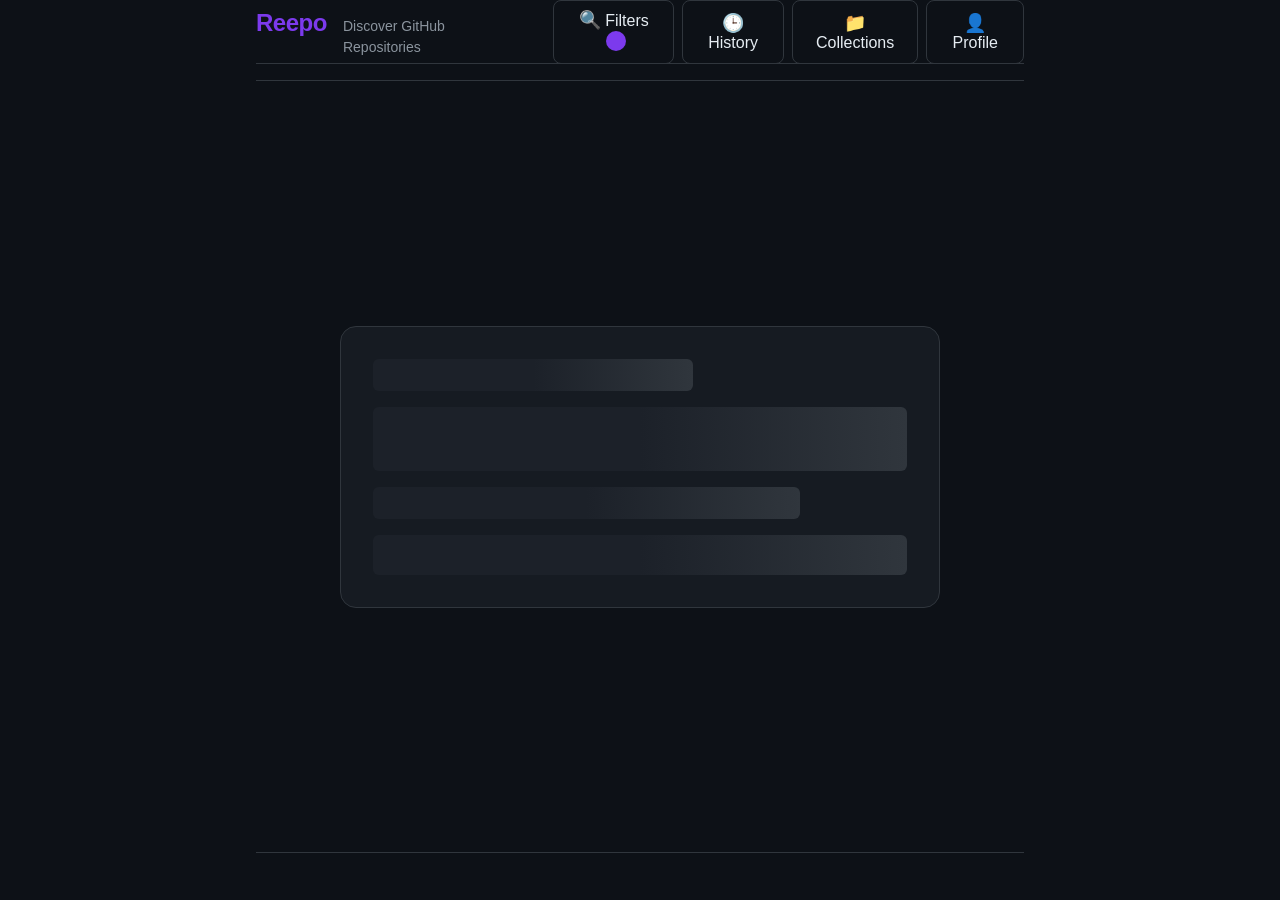
==== index.html @ 9730c46e "Sprint - 8 Final" ====
<!DOCTYPE html>
<html lang="en">
<head>
  <meta charset="UTF-8">
  <meta name="viewport" content="width=device-width, initial-scale=1.0">
  <meta name="description" content="Reepo - Discover GitHub Repositories">
  <title id="page-title">Reepo - Discover GitHub Repositories</title>
  <link rel="stylesheet" href="style.css">
</head>
<body>
  <div class="app-container">
    <header class="app-header" role="banner">
      <div class="header-content">
        <h1 class="app-logo" id="app-logo">Reepo</h1>
        <p class="app-tagline" id="app-tagline">Discover GitHub Repositories</p>
      </div>
      <div class="header-search" id="search-container"></div>
      <nav class="app-nav" role="navigation" aria-label="Main navigation">
        <button class="nav-button" id="filter-toggle-btn" aria-label="Toggle Filters"><span class="nav-icon">🔍</span> Filters <span id="filter-active-count" class="badge"></span></button>
        <button class="nav-button" id="history-toggle-btn" aria-label="Toggle History"><span class="nav-icon">🕒</span> History</button>
        <button class="nav-button" id="collections-btn" aria-label="View Collections"><span class="nav-icon">📁</span> Collections</button>
        <button class="nav-button" id="profile-btn" aria-label="Profile">
          <span class="nav-icon">👤</span> Profile
        </button>
      </nav>
    </header>

    <div id="discovery-mode-container" class="discovery-mode-bar"></div>

    <div class="app-body">
      <div id="filter-panel-container" class="side-panel" style="display:none;"></div>
      <main id="main-content" class="main-content" role="main">
        <div class="card-skeleton" role="status"><div class="skeleton-header"></div><div class="skeleton-description"></div><div class="skeleton-stats"></div><div class="skeleton-actions"></div></div>
      </main>
      <div id="history-panel-container" class="side-panel" style="display:none;"></div>
    </div>

    <div id="notification-container" class="notification-container"></div>
    
    <footer class="app-footer" role="contentinfo"><p class="footer-text" id="footer-text"></p></footer>
  </div>

  <!-- Profile Modal -->
  <div id="profile-modal" class="modal" role="dialog" aria-modal="true" aria-labelledby="profile-title" style="display:none;">
    <div class="modal-content">
      <span class="close-modal" id="close-profile-modal">&times;</span>
      <div id="profile-content"></div>
    </div>
  </div>

  <script type="module" src="js/app.js"></script>
</body>
</html>
---- style.css ----
/* Design Tokens */
:root {
  /* Colors */
  --color-bg: #0d1117;
  --color-surface: #161b22;
  --color-surface-hover: #1c2129;
  --color-border: #30363d;
  --color-text-primary: #e6edf3;
  --color-text-secondary: #8b949e;
  --color-text-tertiary: #6e7681;
  --color-accent: #7c3aed;
  --color-accent-hover: #6d28d9;
  --color-success: #238636;
  --color-warning: #d29922;
  --color-error: #f85149;
  --color-info: #58a6ff;
  
  /* Spacing */
  --spacing-xs: 0.25rem;
  --spacing-sm: 0.5rem;
  --spacing-md: 1rem;
  --spacing-lg: 1.5rem;
  --spacing-xl: 2rem;
  --spacing-2xl: 3rem;
  
  /* Typography */
  --font-family: -apple-system, BlinkMacSystemFont, 'Segoe UI', Roboto, Oxygen, Ubuntu, sans-serif;
  --font-mono: 'SF Mono', 'Fira Code', 'Fira Mono', monospace;
  
  --font-size-xs: 0.75rem;
  --font-size-sm: 0.875rem;
  --font-size-base: 1rem;
  --font-size-lg: 1.125rem;
  --font-size-xl: 1.25rem;
  --font-size-2xl: 1.5rem;
  --font-size-3xl: 2rem;
  
  --line-height-tight: 1.25;
  --line-height-normal: 1.5;
  --line-height-relaxed: 1.75;
  
  /* Border Radius */
  --radius-sm: 0.375rem;
  --radius-md: 0.5rem;
  --radius-lg: 0.75rem;
  --radius-xl: 1rem;
  
  /* Shadows */
  --shadow-surface: 0 1px 3px rgba(0, 0, 0, 0.3);
  --shadow-floating: 0 4px 12px rgba(0, 0, 0, 0.4);
  --shadow-overlay: 0 8px 24px rgba(0, 0, 0, 0.5);
  --shadow-modal: 0 16px 48px rgba(0, 0, 0, 0.6);
  
  /* Animation */
  --animation-duration: 300ms;
  --animation-curve: ease-in-out;
  
  /* Z-Index */
  --z-background: 0;
  --z-surface: 10;
  --z-floating: 20;
  --z-overlay: 30;
  --z-modal: 40;
  
  /* Layout */
  --max-width: 800px;
  --header-height: 4rem;
  --footer-height: 3rem;
}

/* Base Styles */
*, *::before, *::after {
  margin: 0;
  padding: 0;
  box-sizing: border-box;
}

html {
  font-size: 16px;
  -webkit-font-smoothing: antialiased;
  -moz-osx-font-smoothing: grayscale;
}

body {
  font-family: var(--font-family);
  font-size: var(--font-size-base);
  line-height: var(--line-height-normal);
  color: var(--color-text-primary);
  background-color: var(--color-bg);
  min-height: 100vh;
}

/* App Container */
.app-container {
  display: flex;
  flex-direction: column;
  min-height: 100vh;
  max-width: var(--max-width);
  margin: 0 auto;
  padding: 0 var(--spacing-md);
}

/* Header */
.app-header {
  display: flex;
  justify-content: space-between;
  align-items: center;
  height: var(--header-height);
  border-bottom: 1px solid var(--color-border);
  padding: var(--spacing-md) 0;
}

.header-content {
  display: flex;
  align-items: baseline;
  gap: var(--spacing-md);
}

.app-logo {
  font-size: var(--font-size-2xl);
  font-weight: 700;
  color: var(--color-accent);
  letter-spacing: -0.02em;
}

.app-tagline {
  font-size: var(--font-size-sm);
  color: var(--color-text-secondary);
}

.app-nav {
  display: flex;
  gap: var(--spacing-sm);
}

.nav-button {
  position: relative;
  background: none;
  border: 1px solid var(--color-border);
  color: var(--color-text-primary);
  padding: var(--spacing-sm) var(--spacing-md);
  border-radius: var(--radius-md);
  cursor: pointer;
  font-size: var(--font-size-base);
  transition: background-color var(--animation-duration) var(--animation-curve);
}

.nav-button:hover:not(:disabled) {
  background-color: var(--color-surface-hover);
}

.nav-button:disabled {
  opacity: 0.5;
  cursor: not-allowed;
}

/* Nav Button Active */
.nav-button.active {
  background: var(--color-accent);
  color: white;
  border-color: var(--color-accent);
}

.nav-icon {
  font-size: var(--font-size-lg);
}

/* Header Search & Modes */
.header-search { flex: 1; max-width: 300px; margin: 0 var(--spacing-lg); }
.search-bar { display: flex; align-items: center; }
.search-bar .search-input { width: 100%; padding: 0.4rem 0.75rem; background: var(--color-surface); border: 1px solid var(--color-border); border-radius: var(--radius-md); color: var(--color-text-primary); }
.search-clear { background: none; border: none; color: var(--color-text-secondary); cursor: pointer; margin-left: -2rem; z-index: 2; }

.discovery-mode-bar { display: flex; justify-content: center; gap: var(--spacing-sm); padding: var(--spacing-sm) 0; border-bottom: 1px solid var(--color-border); }
.mode-btn.active { background: var(--color-accent); color: white; border-color: var(--color-accent); }

/* App Body Layout & Side Panel */
.app-body { display: flex; flex: 1; gap: var(--spacing-lg); padding: var(--spacing-lg) 0; }
.filter-panel-container { width: 280px; flex-shrink: 0; }
.side-panel { width: 300px; flex-shrink: 0; background: var(--color-surface); border: 1px solid var(--color-border); border-radius: var(--radius-lg); padding: var(--spacing-lg); overflow-y: auto; max-height: calc(100vh - 200px); }
.main-content { flex: 1; display: flex; align-items: center; justify-content: center; padding: var(--spacing-2xl) 0; }

.notification-container {
  position: fixed;
  top: 20px;
  right: 20px;
  z-index: var(--z-modal);
  display: flex;
  flex-direction: column;
  gap: 10px;
}

.reward-toast {
  background: var(--color-surface);
  border: 1px solid var(--color-accent);
  color: var(--color-text-primary);
  padding: 12px 20px;
  border-radius: var(--radius-lg);
  box-shadow: var(--shadow-floating);
  animation: slideIn 0.3s ease;
  font-size: var(--font-size-sm);
}

.reward-toast.fade-out {
  animation: fadeOut 0.5s ease forwards;
}

@keyframes slideIn {
  from { transform: translateX(100%); opacity: 0; }
  to { transform: translateX(0); opacity: 1; }
}

@keyframes fadeOut {
  from { opacity: 1; }
  to { opacity: 0; }
}

/* History Panel */
.history-panel .panel-header { display: flex; justify-content: space-between; align-items: center; margin-bottom: var(--spacing-md); }
.history-list { display: flex; flex-direction: column; gap: var(--spacing-sm); }
.history-item { display: flex; align-items: center; justify-content: space-between; background: var(--color-bg); padding: var(--spacing-sm); border-radius: var(--radius-sm); cursor: pointer; transition: background 0.2s; }
.history-item:hover { background: var(--color-surface-hover); }
.history-item .repo-name { color: var(--color-accent); font-weight: 500; flex: 1; }
.badge-recent { background: var(--color-success); color: white; font-size: var(--font-size-xs); padding: 0.1rem 0.5rem; border-radius: var(--radius-sm); margin-left: var(--spacing-xs); }

/* Filter Panel */
.filter-panel {
  background: var(--color-surface);
  border: 1px solid var(--color-border);
  border-radius: var(--radius-lg);
  padding: var(--spacing-lg);
}

.filter-header {
  display: flex;
  justify-content: space-between;
  align-items: center;
  margin-bottom: var(--spacing-lg);
}

.filter-header h3 {
  font-size: var(--font-size-lg);
  color: var(--color-text-primary);
}

.filter-group {
  margin-bottom: var(--spacing-md);
}

.filter-label {
  display: block;
  font-size: var(--font-size-sm);
  color: var(--color-text-secondary);
  margin-bottom: var(--spacing-xs);
}

.filter-select,
.filter-input {
  width: 100%;
  padding: 0.5rem;
  background: var(--color-bg);
  border: 1px solid var(--color-border);
  border-radius: var(--radius-md);
  color: var(--color-text-primary);
  font-size: var(--font-size-base);
}

.filter-select:focus,
.filter-input:focus {
  outline: 2px solid var(--color-accent);
  outline-offset: 2px;
}

.filter-toggle label {
  display: flex;
  align-items: center;
  gap: var(--spacing-sm);
  cursor: pointer;
}

.filter-toggle input[type="checkbox"] {
  width: 1rem;
  height: 1rem;
  accent-color: var(--color-accent);
}

/* Badge for active filter count */
.badge {
  display: inline-flex;
  align-items: center;
  justify-content: center;
  background: var(--color-accent);
  color: white;
  border-radius: 50%;
  width: 1.25rem;
  height: 1.25rem;
  font-size: var(--font-size-xs);
  font-weight: bold;
  margin-left: var(--spacing-xs);
}

/* Repository Card */
.repository-card {
  background-color: var(--color-surface);
  border: 1px solid var(--color-border);
  border-radius: var(--radius-xl);
  padding: var(--spacing-xl);
  width: 100%;
  max-width: 600px;
  box-shadow: var(--shadow-surface);
  transition: box-shadow var(--animation-duration) var(--animation-curve);
}

.repository-card:hover {
  box-shadow: var(--shadow-floating);
}

.repository-card.empty {
  text-align: center;
  padding: var(--spacing-2xl);
}

.empty-message {
  color: var(--color-text-secondary);
  font-size: var(--font-size-lg);
}

/* Card Header */
.card-header {
  display: flex;
  align-items: center;
  gap: var(--spacing-sm);
  margin-bottom: var(--spacing-md);
  flex-wrap: wrap;
}

.repo-name {
  font-size: var(--font-size-xl);
  font-weight: 600;
  color: var(--color-accent);
}

.repo-owner {
  font-size: var(--font-size-sm);
  color: var(--color-text-secondary);
  background-color: var(--color-bg);
  padding: 0.125rem 0.5rem;
  border-radius: var(--radius-sm);
}

.verification-badge {
  color: var(--color-success);
  font-size: var(--font-size-sm);
  font-weight: bold;
}

/* Description */
.repo-description {
  color: var(--color-text-secondary);
  margin-bottom: var(--spacing-lg);
  line-height: var(--line-height-relaxed);
}

/* Stats */
.repo-stats {
  display: flex;
  flex-wrap: wrap;
  gap: var(--spacing-md);
  margin-bottom: var(--spacing-lg);
}

.stat {
  display: flex;
  align-items: center;
  gap: var(--spacing-xs);
  font-size: var(--font-size-sm);
  color: var(--color-text-secondary);
  background-color: var(--color-bg);
  padding: 0.25rem 0.75rem;
  border-radius: var(--radius-sm);
}

.stat.language {
  color: var(--color-info);
}

.stat.stars {
  color: var(--color-warning);
}

/* Topics */
.repo-topics {
  display: flex;
  flex-wrap: wrap;
  gap: var(--spacing-sm);
  margin-bottom: var(--spacing-lg);
}

.topic-tag {
  font-size: var(--font-size-xs);
  color: var(--color-info);
  background-color: rgba(88, 166, 255, 0.1);
  padding: 0.125rem 0.75rem;
  border-radius: 999px;
  border: 1px solid rgba(88, 166, 255, 0.2);
}

/* Status Indicators */
.status-indicators {
  display: flex;
  flex-wrap: wrap;
  gap: var(--spacing-sm);
  margin-bottom: var(--spacing-lg);
}

.status-badge {
  font-size: var(--font-size-xs);
  padding: 0.125rem 0.5rem;
  border-radius: var(--radius-sm);
  font-weight: 500;
}

.status-badge.archived {
  background-color: rgba(248, 81, 73, 0.1);
  color: var(--color-error);
  border: 1px solid rgba(248, 81, 73, 0.2);
}

.status-badge.fork {
  background-color: rgba(139, 148, 158, 0.1);
  color: var(--color-text-tertiary);
  border: 1px solid rgba(139, 148, 158, 0.2);
}

.status-badge.popular {
  background-color: rgba(210, 153, 34, 0.1);
  color: var(--color-warning);
  border: 1px solid rgba(210, 153, 34, 0.2);
}

/* Template badge */
.status-badge.template {
  background-color: rgba(88, 166, 255, 0.1);
  color: var(--color-info);
  border: 1px solid rgba(88, 166, 255, 0.2);
}

/* Recently updated badge */
.status-badge.recent {
  background-color: rgba(35, 134, 54, 0.1);
  color: var(--color-success);
  border: 1px solid rgba(35, 134, 54, 0.2);
}

/* Card Actions */
.card-actions {
  display: flex;
  flex-wrap: wrap;
  gap: var(--spacing-sm);
}

/* Buttons */
.btn {
  display: inline-flex;
  align-items: center;
  justify-content: center;
  padding: 0.5rem 1rem;
  border-radius: var(--radius-md);
  font-size: var(--font-size-sm);
  font-weight: 500;
  border: 1px solid transparent;
  cursor: pointer;
  transition: all var(--animation-duration) var(--animation-curve);
  text-decoration: none;
  line-height: var(--line-height-tight);
}

.btn:focus-visible {
  outline: 2px solid var(--color-accent);
  outline-offset: 2px;
}

.btn-primary {
  background-color: var(--color-accent);
  color: white;
  border-color: var(--color-accent);
}

.btn-primary:hover {
  background-color: var(--color-accent-hover);
}

.btn-secondary {
  background-color: transparent;
  color: var(--color-text-primary);
  border-color: var(--color-border);
}

.btn-secondary:hover {
  background-color: var(--color-surface-hover);
}

.btn-ghost {
  background-color: transparent;
  color: var(--color-text-secondary);
  border-color: transparent;
}

.btn-ghost:hover {
  color: var(--color-text-primary);
  background-color: var(--color-surface-hover);
}

.btn-small {
  padding: 0.25rem 0.75rem;
  font-size: var(--font-size-xs);
}

.btn-danger {
  color: var(--color-error);
  border-color: var(--color-error);
}

.btn-danger:hover {
  background: rgba(248, 81, 73, 0.1);
}

/* Share button */
.btn[data-action="share-repository"] {
  background: transparent;
  border-color: transparent;
}

/* Saved button state */
.btn.saved {
  background-color: var(--color-success);
  border-color: var(--color-success);
  color: white;
}

/* Active reaction buttons */
.btn.active {
  outline: 2px solid var(--color-accent);
  outline-offset: 2px;
}

/* Keyboard active feedback */
.btn.keyboard-active {
  outline: 3px solid var(--color-accent);
  outline-offset: 2px;
  transform: scale(0.97);
  transition: outline 0.1s ease, transform 0.1s ease;
}

/* Collections View */
.collections-view {
  width: 100%;
  max-width: 800px;
  padding: var(--spacing-lg);
}

.collections-header {
  display: flex;
  justify-content: space-between;
  align-items: center;
  margin-bottom: var(--spacing-lg);
}

.collections-header h2 {
  font-size: var(--font-size-2xl);
  color: var(--color-text-primary);
}

.collections-grid {
  display: grid;
  grid-template-columns: repeat(auto-fill, minmax(250px, 1fr));
  gap: var(--spacing-md);
  margin-bottom: var(--spacing-xl);
}

.collection-card {
  background: var(--color-surface);
  border: 1px solid var(--color-border);
  border-radius: var(--radius-lg);
  padding: var(--spacing-lg);
  cursor: pointer;
  transition: box-shadow var(--animation-duration) var(--animation-curve);
}

.collection-card:hover {
  box-shadow: var(--shadow-floating);
}

.collection-name {
  font-size: var(--font-size-lg);
  font-weight: 600;
  margin-bottom: var(--spacing-sm);
  color: var(--color-accent);
  white-space: nowrap;
  overflow: hidden;
  text-overflow: ellipsis;
}

.collection-stats {
  display: flex;
  gap: var(--spacing-md);
  font-size: var(--font-size-sm);
  color: var(--color-text-secondary);
  margin-bottom: var(--spacing-md);
}

.collection-actions {
  display: flex;
  gap: var(--spacing-xs);
}

/* Search & Sort */
.search-sort-bar {
  display: flex;
  gap: var(--spacing-md);
  margin-bottom: var(--spacing-lg);
  flex-wrap: wrap;
}

.search-input {
  flex: 1;
  min-width: 200px;
  padding: 0.5rem 0.75rem;
  background: var(--color-surface);
  border: 1px solid var(--color-border);
  border-radius: var(--radius-md);
  color: var(--color-text-primary);
  font-size: var(--font-size-base);
}

.search-input:focus {
  outline: 2px solid var(--color-accent);
  outline-offset: 2px;
}

.sort-select {
  padding: 0.5rem 0.75rem;
  background: var(--color-surface);
  border: 1px solid var(--color-border);
  border-radius: var(--radius-md);
  color: var(--color-text-primary);
  font-size: var(--font-size-base);
}

/* Saved Repos List */
.saved-repos-list {
  display: flex;
  flex-direction: column;
  gap: var(--spacing-sm);
}

.saved-repo-item {
  display: flex;
  justify-content: space-between;
  align-items: center;
  background: var(--color-surface);
  border: 1px solid var(--color-border);
  border-radius: var(--radius-md);
  padding: var(--spacing-md);
}

.repo-item-info {
  display: flex;
  gap: var(--spacing-md);
  align-items: center;
  flex-wrap: wrap;
}

.repo-item-info strong {
  color: var(--color-accent);
}

.repo-item-info .repo-owner {
  font-size: var(--font-size-sm);
  color: var(--color-text-secondary);
  background: var(--color-bg);
  padding: 0.125rem 0.5rem;
  border-radius: var(--radius-sm);
}

/* Import/Export */
.import-export-bar {
  display: flex;
  gap: var(--spacing-md);
  margin-bottom: var(--spacing-lg);
}

/* Modal */
.modal {
  position: fixed; top: 0; left: 0; width: 100%; height: 100%;
  background: rgba(0,0,0,0.7); display: flex; align-items: center; justify-content: center;
  z-index: var(--z-modal);
}
.modal-content {
  background: var(--color-surface); border: 1px solid var(--color-border); border-radius: var(--radius-xl);
  padding: var(--spacing-xl); max-width: 600px; width: 90%; max-height: 80vh; overflow-y: auto;
  position: relative;
}
.close-modal {
  position: absolute; top: var(--spacing-sm); right: var(--spacing-md);
  font-size: var(--font-size-2xl); cursor: pointer; color: var(--color-text-secondary);
}

/* Profile View */
.profile-header { text-align: center; margin-bottom: var(--spacing-lg); }
.profile-avatar { font-size: 3rem; display: block; }
.profile-join-date { color: var(--color-text-secondary); font-size: var(--font-size-sm); }
.profile-stats-grid { display: grid; grid-template-columns: repeat(auto-fill, minmax(100px, 1fr)); gap: var(--spacing-sm); margin-bottom: var(--spacing-lg); }
.stat-card { background: var(--color-bg); padding: var(--spacing-md); border-radius: var(--radius-md); text-align: center; }
.stat-value { font-size: var(--font-size-xl); font-weight: bold; color: var(--color-accent); display: block; }
.stat-label { font-size: var(--font-size-xs); color: var(--color-text-secondary); }
.activity-list { margin-top: var(--spacing-sm); }
.activity-item { background: var(--color-bg); padding: var(--spacing-sm); margin-bottom: var(--spacing-xs); border-radius: var(--radius-sm); font-size: var(--font-size-sm); }
.profile-actions { display: flex; gap: var(--spacing-sm); margin-top: var(--spacing-lg); flex-wrap: wrap; }

/* Profile Editor */
.profile-editor { display: flex; flex-direction: column; gap: var(--spacing-md); }
.profile-input { width: 100%; padding: 0.5rem; background: var(--color-bg); border: 1px solid var(--color-border); border-radius: var(--radius-md); color: var(--color-text-primary); }
.avatar-grid { display: flex; flex-wrap: wrap; gap: var(--spacing-sm); }
.avatar-option { font-size: 1.5rem; cursor: pointer; padding: var(--spacing-sm); border-radius: var(--radius-md); border: 2px solid transparent; transition: 0.2s; }
.avatar-option.selected { border-color: var(--color-accent); background: rgba(124,58,237,0.1); }
.profile-editor-buttons { display: flex; gap: var(--spacing-sm); }

/* Skeleton Loading */
.card-skeleton {
  background-color: var(--color-surface);
  border: 1px solid var(--color-border);
  border-radius: var(--radius-xl);
  padding: var(--spacing-xl);
  width: 100%;
  max-width: 600px;
}

.skeleton-header {
  height: 2rem;
  width: 60%;
  background: linear-gradient(90deg, var(--color-surface-hover) 25%, var(--color-border) 50%, var(--color-surface-hover) 75%);
  background-size: 200% 100%;
  animation: shimmer 1.5s infinite;
  border-radius: var(--radius-sm);
  margin-bottom: var(--spacing-md);
}

.skeleton-description {
  height: 4rem;
  width: 100%;
  background: linear-gradient(90deg, var(--color-surface-hover) 25%, var(--color-border) 50%, var(--color-surface-hover) 75%);
  background-size: 200% 100%;
  animation: shimmer 1.5s infinite;
  border-radius: var(--radius-sm);
  margin-bottom: var(--spacing-md);
}

.skeleton-stats {
  height: 2rem;
  width: 80%;
  background: linear-gradient(90deg, var(--color-surface-hover) 25%, var(--color-border) 50%, var(--color-surface-hover) 75%);
  background-size: 200% 100%;
  animation: shimmer 1.5s infinite;
  border-radius: var(--radius-sm);
  margin-bottom: var(--spacing-md);
}

.skeleton-actions {
  height: 2.5rem;
  width: 100%;
  background: linear-gradient(90deg, var(--color-surface-hover) 25%, var(--color-border) 50%, var(--color-surface-hover) 75%);
  background-size: 200% 100%;
  animation: shimmer 1.5s infinite;
  border-radius: var(--radius-sm);
}

@keyframes shimmer {
  0% { background-position: -200% 0; }
  100% { background-position: 200% 0; }
}

/* Empty States */
.empty-state {
  text-align: center;
  padding: var(--spacing-2xl);
  color: var(--color-text-secondary);
  font-size: var(--font-size-lg);
  background: var(--color-surface);
  border-radius: var(--radius-lg);
  border: 1px dashed var(--color-border);
}

/* Error State */
.error-state {
  background-color: var(--color-surface);
  border: 1px solid var(--color-error);
  border-radius: var(--radius-xl);
  padding: var(--spacing-xl);
  text-align: center;
  max-width: 600px;
  width: 100%;
}

.error-state p {
  margin-bottom: var(--spacing-md);
  color: var(--color-text-secondary);
}

.error-details {
  font-size: var(--font-size-sm);
  color: var(--color-error);
  font-family: var(--font-mono);
  background-color: var(--color-bg);
  padding: var(--spacing-sm);
  border-radius: var(--radius-sm);
}

/* Footer */
.app-footer {
  height: var(--footer-height);
  display: flex;
  align-items: center;
  justify-content: center;
  border-top: 1px solid var(--color-border);
  padding: var(--spacing-md) 0;
}

.footer-text {
  font-size: var(--font-size-xs);
  color: var(--color-text-tertiary);
}

/* Responsive */
@media (max-width: 768px) {
  :root {
    --max-width: 100%;
  }
  
  .app-container {
    padding: 0 var(--spacing-sm);
  }
  
  .app-body { flex-direction: column; }
  .filter-panel-container { width: 100%; }
  .side-panel { width: 100%; max-height: none; }
  .header-search { max-width: 100%; margin: var(--spacing-sm) 0; }
  .discovery-mode-bar { flex-wrap: wrap; }

  .repository-card {
    max-width: 100%;
  }
  
  .card-actions {
    flex-direction: column;
  }
  
  .btn {
    width: 100%;
  }
}

@media (max-width: 480px) {
  .header-content {
    flex-direction: column;
    align-items: flex-start;
    gap: var(--spacing-xs);
  }
  
  .app-logo {
    font-size: var(--font-size-xl);
  }
}

/* Accessibility */
@media (prefers-reduced-motion: reduce) {
  *, *::before, *::after {
    animation-duration: 0.01ms !important;
    animation-iteration-count: 1 !important;
    transition-duration: 0.01ms !important;
  }
}

/* Focus Styles */
:focus-visible {
  outline: 2px solid var(--color-accent);
  outline-offset: 2px;
}

/* Selection */
::selection {
  background-color: var(--color-accent);
  color: white;
}
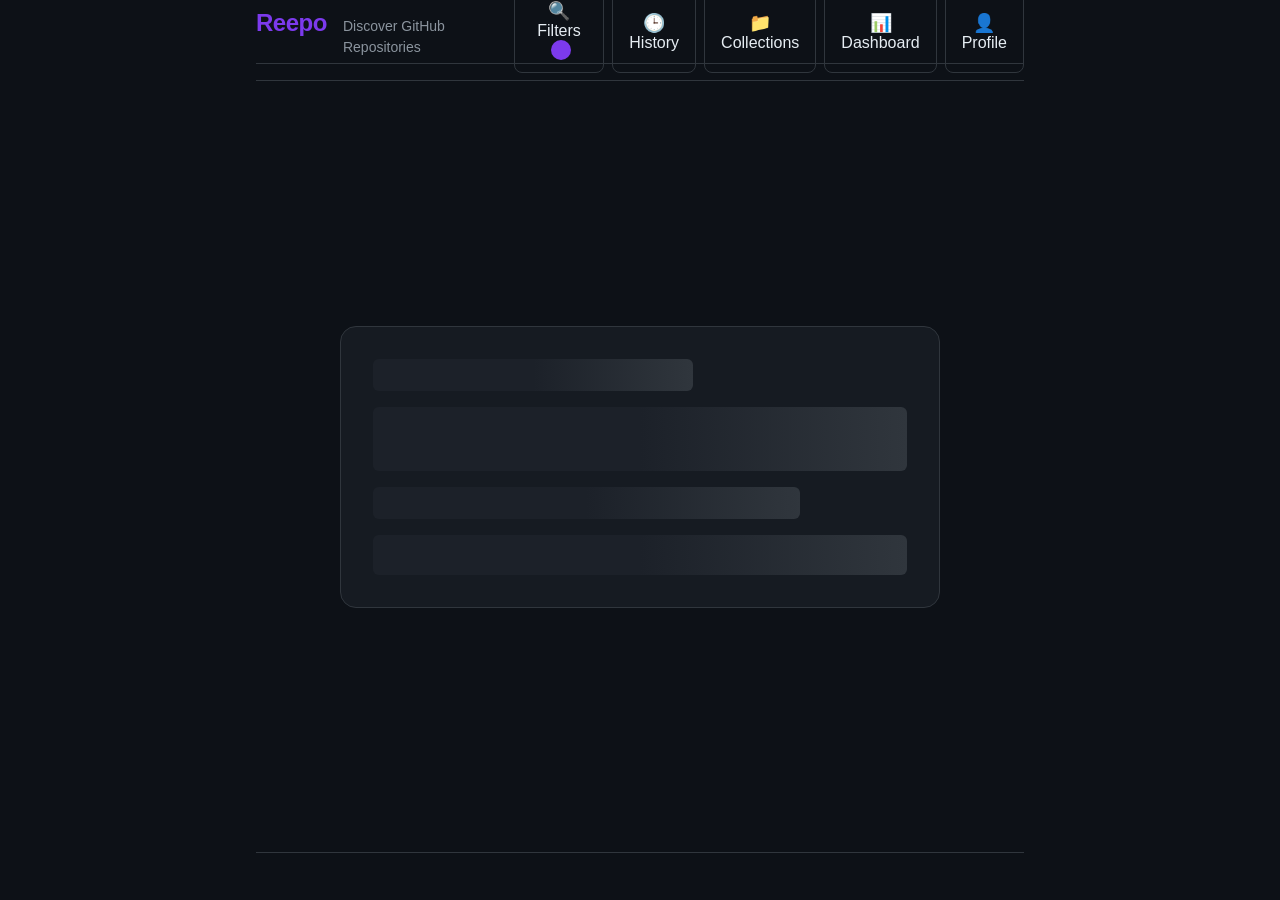
==== commit 31c96389: "Sprint - 9 Final" ====
--- a/index.html
+++ b/index.html
@@ -19,6 +19,9 @@
         <button class="nav-button" id="filter-toggle-btn" aria-label="Toggle Filters"><span class="nav-icon">🔍</span> Filters <span id="filter-active-count" class="badge"></span></button>
         <button class="nav-button" id="history-toggle-btn" aria-label="Toggle History"><span class="nav-icon">🕒</span> History</button>
         <button class="nav-button" id="collections-btn" aria-label="View Collections"><span class="nav-icon">📁</span> Collections</button>
+        <button class="nav-button" id="dashboard-btn" aria-label="Dashboard">
+          <span class="nav-icon">📊</span> Dashboard
+        </button>
         <button class="nav-button" id="profile-btn" aria-label="Profile">
           <span class="nav-icon">👤</span> Profile
         </button>
--- a/style.css
+++ b/style.css
@@ -223,6 +223,105 @@
 .history-item .repo-name { color: var(--color-accent); font-weight: 500; flex: 1; }
 .badge-recent { background: var(--color-success); color: white; font-size: var(--font-size-xs); padding: 0.1rem 0.5rem; border-radius: var(--radius-sm); margin-left: var(--spacing-xs); }
 
+.statistics-dashboard {
+  width: 100%;
+  max-width: 1000px;
+  padding: var(--spacing-lg);
+  margin: 0 auto;
+}
+
+.overview-grid {
+  display: grid;
+  grid-template-columns: repeat(auto-fill, minmax(150px, 1fr));
+  gap: var(--spacing-md);
+  margin-bottom: var(--spacing-xl);
+}
+
+.overview-card {
+  background: var(--color-surface);
+  border: 1px solid var(--color-border);
+  border-radius: var(--radius-lg);
+  padding: var(--spacing-lg);
+  text-align: center;
+}
+
+.overview-value {
+  display: block;
+  font-size: var(--font-size-2xl);
+  font-weight: bold;
+  color: var(--color-accent);
+}
+
+.overview-label {
+  font-size: var(--font-size-sm);
+  color: var(--color-text-secondary);
+}
+
+.lang-bar-container {
+  margin-top: var(--spacing-md);
+}
+
+.lang-row {
+  display: flex;
+  align-items: center;
+  gap: var(--spacing-md);
+  margin-bottom: var(--spacing-sm);
+}
+
+.lang-name {
+  width: 100px;
+  font-weight: 500;
+  color: var(--color-text-primary);
+}
+
+.lang-bar {
+  flex: 1;
+  background: var(--color-bg);
+  height: 20px;
+  border-radius: var(--radius-sm);
+  overflow: hidden;
+}
+
+.lang-fill {
+  height: 100%;
+  background: var(--color-accent);
+  border-radius: var(--radius-sm);
+}
+
+.lang-count {
+  width: 80px;
+  text-align: right;
+  font-size: var(--font-size-sm);
+  color: var(--color-text-secondary);
+}
+
+.insights-grid {
+  display: grid;
+  grid-template-columns: repeat(auto-fill, minmax(180px, 1fr));
+  gap: var(--spacing-md);
+  margin-bottom: var(--spacing-lg);
+}
+
+.insight-card {
+  background: var(--color-surface);
+  border: 1px solid var(--color-border);
+  border-radius: var(--radius-md);
+  padding: var(--spacing-md);
+  text-align: center;
+}
+
+.insight-value {
+  display: block;
+  font-weight: 600;
+  color: var(--color-text-primary);
+  word-break: break-word;
+}
+
+.insight-label {
+  font-size: var(--font-size-xs);
+  color: var(--color-text-secondary);
+}
+
 /* Filter Panel */
 .filter-panel {
   background: var(--color-surface);
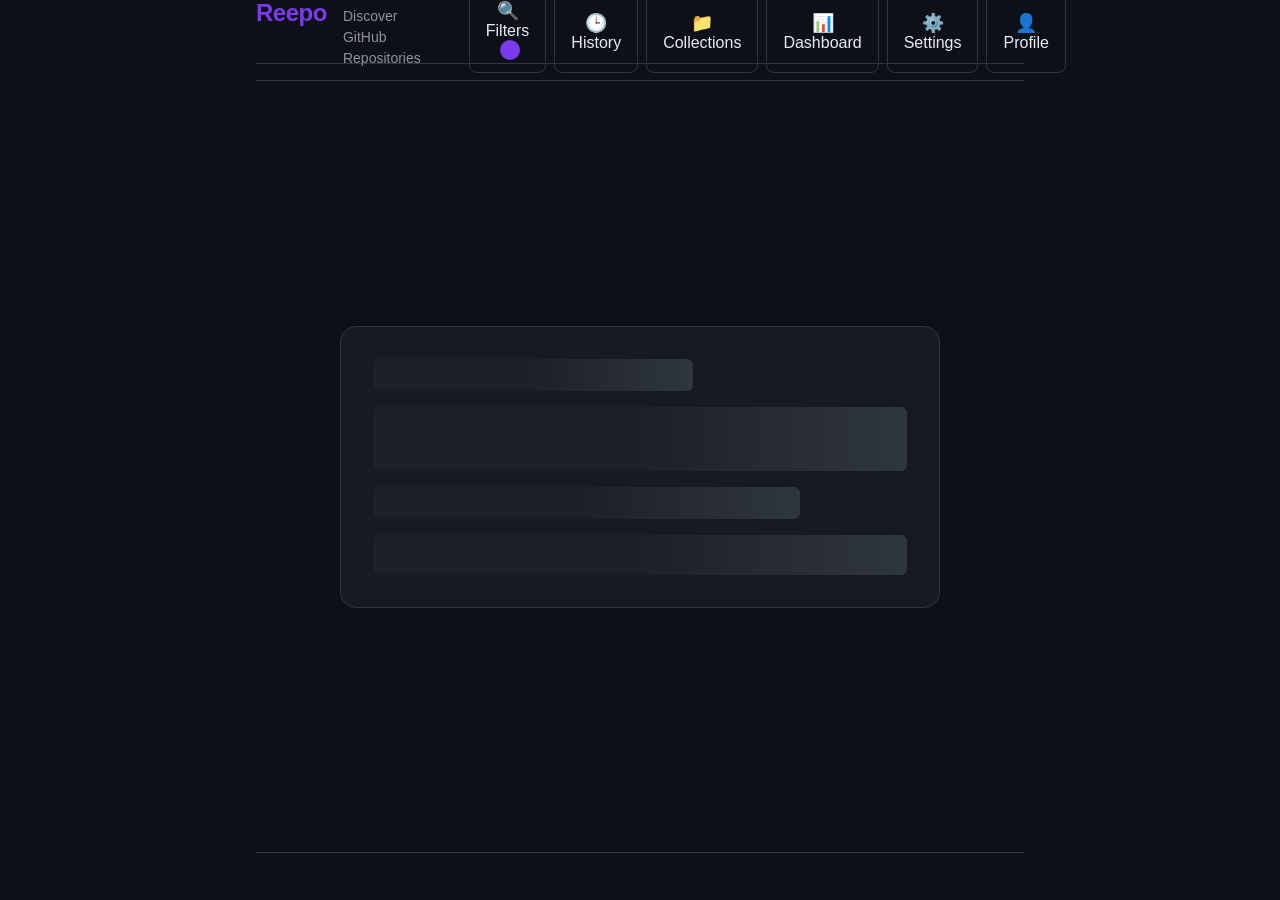
==== commit df5831f1: "Sprint - 10 Final" ====
--- a/index.html
+++ b/index.html
@@ -21,6 +21,9 @@
         <button class="nav-button" id="collections-btn" aria-label="View Collections"><span class="nav-icon">📁</span> Collections</button>
         <button class="nav-button" id="dashboard-btn" aria-label="Dashboard">
           <span class="nav-icon">📊</span> Dashboard
+        </button>
+        <button class="nav-button" id="settings-btn" aria-label="Settings">
+          <span class="nav-icon">⚙️</span> Settings
         </button>
         <button class="nav-button" id="profile-btn" aria-label="Profile">
           <span class="nav-icon">👤</span> Profile
@@ -51,6 +54,13 @@
     </div>
   </div>
 
+  <div id="settings-modal" class="modal" role="dialog" aria-modal="true" aria-labelledby="settings-title" style="display:none;">
+    <div class="modal-content">
+      <span class="close-modal" id="close-settings-modal">&times;</span>
+      <div id="settings-content"></div>
+    </div>
+  </div>
+
   <script type="module" src="js/app.js"></script>
 </body>
 </html>
--- a/style.css
+++ b/style.css
@@ -180,6 +180,40 @@
 .side-panel { width: 300px; flex-shrink: 0; background: var(--color-surface); border: 1px solid var(--color-border); border-radius: var(--radius-lg); padding: var(--spacing-lg); overflow-y: auto; max-height: calc(100vh - 200px); }
 .main-content { flex: 1; display: flex; align-items: center; justify-content: center; padding: var(--spacing-2xl) 0; }
 
+/* Light theme */
+[data-theme="light"] {
+  --color-bg: #ffffff;
+  --color-surface: #f6f8fa;
+  --color-surface-hover: #eef0f2;
+  --color-border: #d0d7de;
+  --color-text-primary: #1f2328;
+  --color-text-secondary: #656d76;
+  --color-text-tertiary: #8b949e;
+  --color-accent: #6f42c1;
+}
+
+/* Accessibility */
+body.large-font { font-size: 18px; }
+body.high-contrast {
+  --color-text-primary: #000;
+  --color-text-secondary: #333;
+  --color-bg: #fff;
+  --color-surface: #eee;
+  --color-border: #000;
+}
+
+/* Settings panel */
+.settings-panel { max-width: 700px; margin: 0 auto; }
+.settings-section { margin-bottom: var(--spacing-xl); }
+.settings-row { display: flex; justify-content: space-between; align-items: center; margin-bottom: var(--spacing-sm); }
+.settings-row label { flex: 1; }
+.settings-row select, .settings-row input[type="checkbox"] { margin-left: var(--spacing-md); }
+.shortcuts-list { background: var(--color-bg); border-radius: var(--radius-md); padding: var(--spacing-md); }
+.shortcut-item { display: flex; justify-content: space-between; margin-bottom: var(--spacing-xs); }
+.shortcut-item kbd { background: var(--color-surface); border: 1px solid var(--color-border); border-radius: 3px; padding: 2px 6px; font-family: monospace; }
+
+.settings-modal-content { max-width: 750px; max-height: 90vh; }
+
 .notification-container {
   position: fixed;
   top: 20px;
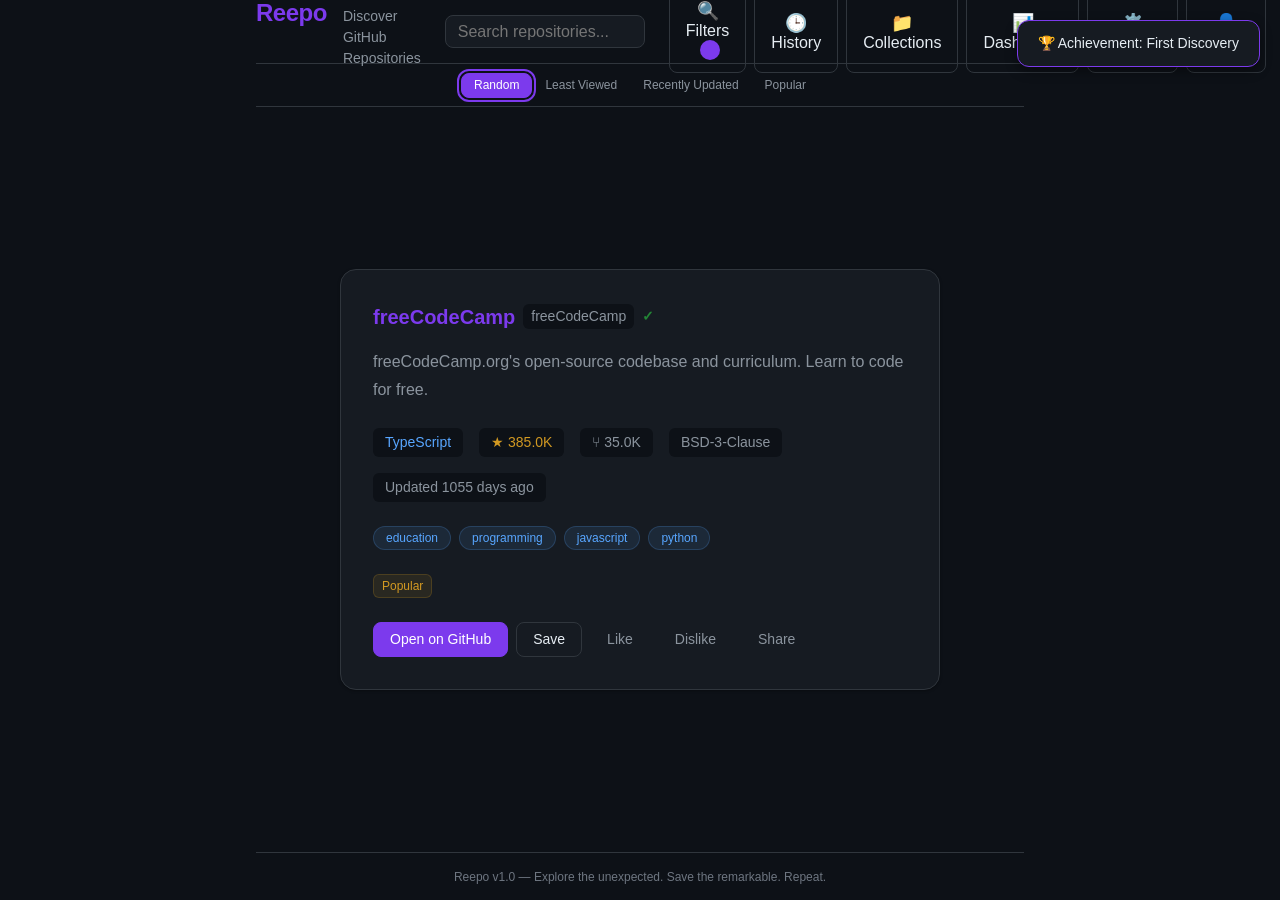
==== commit 8fdd5dd3: "Debugging" ====
--- a/index.html
+++ b/index.html
@@ -3,8 +3,26 @@
 <head>
   <meta charset="UTF-8">
   <meta name="viewport" content="width=device-width, initial-scale=1.0">
-  <meta name="description" content="Reepo - Discover GitHub Repositories">
-  <title id="page-title">Reepo - Discover GitHub Repositories</title>
+  <title>Reepo - Discover GitHub Repositories</title>
+  <meta name="description" content="Discover open-source GitHub repositories through a randomized, rewarding experience.">
+  <meta name="theme-color" content="#7c3aed">
+  <link rel="manifest" href="manifest.json">
+  <link rel="icon" href="assets/icons/icon.svg">
+  <link rel="apple-touch-icon" href="assets/icons/icon.svg">
+
+  <!-- Open Graph -->
+  <meta property="og:title" content="Reepo - Discover GitHub Repositories">
+  <meta property="og:description" content="Randomized discovery, collections, badges and more. Explore the unexpected.">
+  <meta property="og:type" content="website">
+  <meta property="og:url" content="https://reepo.github.io/">
+  <meta property="og:image" content="https://reepo.github.io/assets/icons/icon.svg">
+
+  <!-- Twitter Card -->
+  <meta name="twitter:card" content="summary">
+  <meta name="twitter:title" content="Reepo - Discover GitHub Repositories">
+  <meta name="twitter:description" content="Randomized discovery of GitHub repos with gamification.">
+  <meta name="twitter:image" content="https://reepo.github.io/assets/icons/icon.svg">
+
   <link rel="stylesheet" href="style.css">
 </head>
 <body>
@@ -61,6 +79,13 @@
     </div>
   </div>
 
-  <script type="module" src="js/app.js"></script>
+  <script>
+    if ('serviceWorker' in navigator) {
+      navigator.serviceWorker.getRegistrations().then((registrations) => {
+        registrations.forEach((registration) => registration.unregister());
+      }).catch(() => {});
+    }
+  </script>
+  <script type="module" src="js/app.js?v=20260722"></script>
 </body>
 </html>
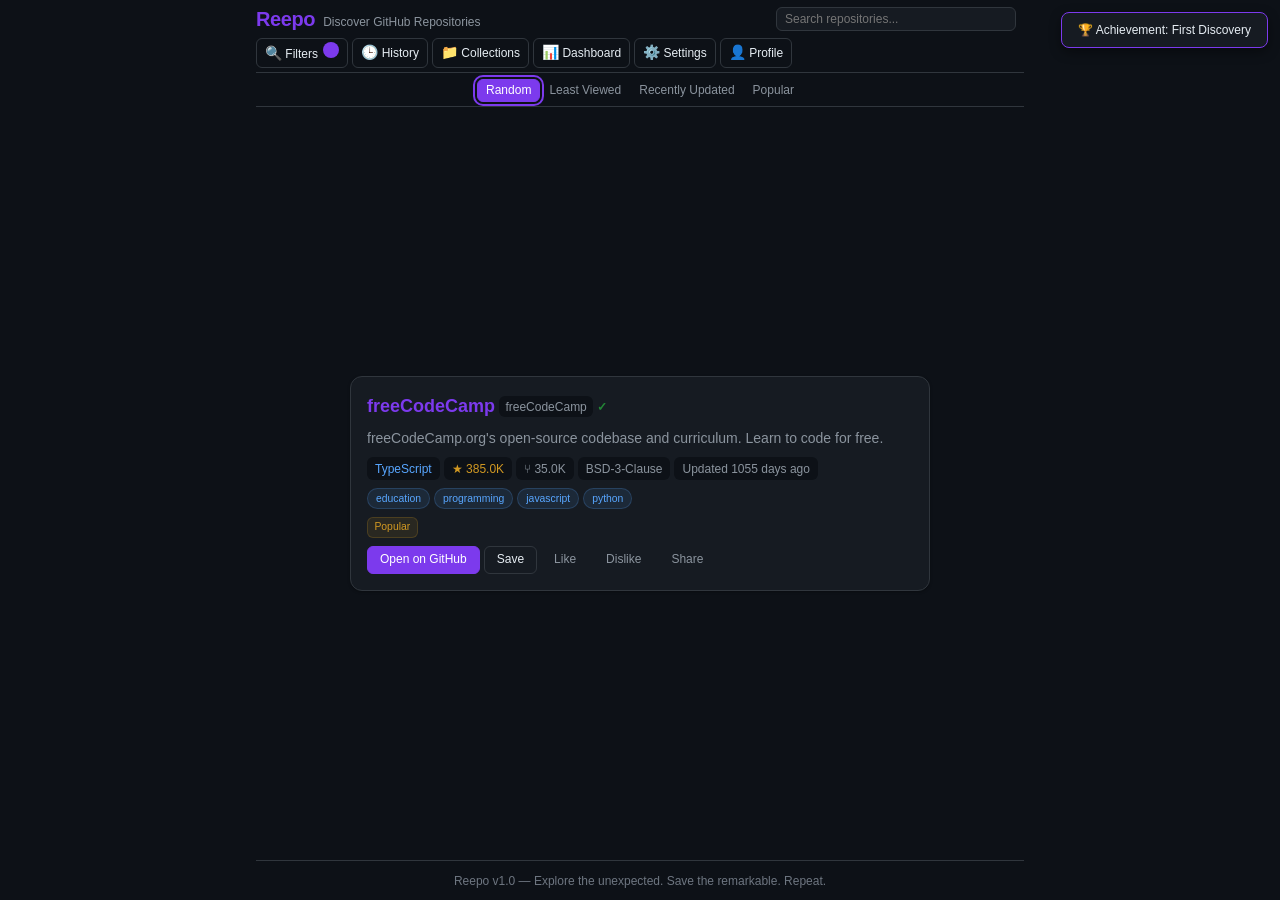
==== commit 4874259e: "Arayüz İyileştirme" ====
--- a/index.html
+++ b/index.html
@@ -73,7 +73,7 @@
   </div>
 
   <div id="settings-modal" class="modal" role="dialog" aria-modal="true" aria-labelledby="settings-title" style="display:none;">
-    <div class="modal-content">
+    <div class="modal-content settings-modal-content">
       <span class="close-modal" id="close-settings-modal">&times;</span>
       <div id="settings-content"></div>
     </div>
--- a/style.css
+++ b/style.css
@@ -64,9 +64,16 @@
   
   /* Layout */
   --max-width: 800px;
-  --header-height: 4rem;
-  --footer-height: 3rem;
-}
+  --header-height: 3rem;
+  --footer-height: 2.5rem;
+}
+
+/* Scrollbar Styles */
+::-webkit-scrollbar { width: 6px; height: 6px; }
+::-webkit-scrollbar-track { background: var(--color-bg); }
+::-webkit-scrollbar-thumb { background: var(--color-border); border-radius: 3px; }
+::-webkit-scrollbar-thumb:hover { background: var(--color-text-tertiary); }
+* { scrollbar-width: thin; scrollbar-color: var(--color-border) var(--color-bg); }
 
 /* Base Styles */
 *, *::before, *::after {
@@ -79,6 +86,8 @@
   font-size: 16px;
   -webkit-font-smoothing: antialiased;
   -moz-osx-font-smoothing: grayscale;
+  scrollbar-width: thin;
+  scrollbar-color: var(--color-border) var(--color-bg);
 }
 
 body {
@@ -100,37 +109,42 @@
   padding: 0 var(--spacing-md);
 }
 
-/* Header */
+/* Header - Thinner, more compact */
 .app-header {
   display: flex;
   justify-content: space-between;
   align-items: center;
-  height: var(--header-height);
+  flex-wrap: wrap;
+  gap: var(--spacing-xs);
+  min-height: var(--header-height);
   border-bottom: 1px solid var(--color-border);
-  padding: var(--spacing-md) 0;
+  padding: var(--spacing-xs) 0;
 }
 
 .header-content {
   display: flex;
   align-items: baseline;
-  gap: var(--spacing-md);
+  gap: var(--spacing-sm);
 }
 
 .app-logo {
-  font-size: var(--font-size-2xl);
+  font-size: var(--font-size-xl);
   font-weight: 700;
   color: var(--color-accent);
   letter-spacing: -0.02em;
+  white-space: nowrap;
 }
 
 .app-tagline {
-  font-size: var(--font-size-sm);
-  color: var(--color-text-secondary);
+  font-size: var(--font-size-xs);
+  color: var(--color-text-secondary);
+  white-space: nowrap;
 }
 
 .app-nav {
   display: flex;
-  gap: var(--spacing-sm);
+  gap: var(--spacing-xs);
+  flex-wrap: wrap;
 }
 
 .nav-button {
@@ -138,11 +152,13 @@
   background: none;
   border: 1px solid var(--color-border);
   color: var(--color-text-primary);
-  padding: var(--spacing-sm) var(--spacing-md);
-  border-radius: var(--radius-md);
+  padding: 0.2rem 0.5rem;
+  border-radius: var(--radius-sm);
   cursor: pointer;
-  font-size: var(--font-size-base);
+  font-size: var(--font-size-xs);
   transition: background-color var(--animation-duration) var(--animation-curve);
+  white-space: nowrap;
+  line-height: 1.4;
 }
 
 .nav-button:hover:not(:disabled) {
@@ -162,23 +178,24 @@
 }
 
 .nav-icon {
-  font-size: var(--font-size-lg);
+  font-size: var(--font-size-sm);
 }
 
 /* Header Search & Modes */
-.header-search { flex: 1; max-width: 300px; margin: 0 var(--spacing-lg); }
+.header-search { flex: 1; max-width: 240px; margin: 0 var(--spacing-sm); }
 .search-bar { display: flex; align-items: center; }
-.search-bar .search-input { width: 100%; padding: 0.4rem 0.75rem; background: var(--color-surface); border: 1px solid var(--color-border); border-radius: var(--radius-md); color: var(--color-text-primary); }
-.search-clear { background: none; border: none; color: var(--color-text-secondary); cursor: pointer; margin-left: -2rem; z-index: 2; }
-
-.discovery-mode-bar { display: flex; justify-content: center; gap: var(--spacing-sm); padding: var(--spacing-sm) 0; border-bottom: 1px solid var(--color-border); }
+.search-bar .search-input { width: 100%; padding: 0.25rem 0.5rem; background: var(--color-surface); border: 1px solid var(--color-border); border-radius: var(--radius-sm); color: var(--color-text-primary); font-size: var(--font-size-xs); }
+.search-clear { background: none; border: none; color: var(--color-text-secondary); cursor: pointer; margin-left: -1.5rem; z-index: 2; font-size: var(--font-size-xs); }
+
+.discovery-mode-bar { display: flex; justify-content: center; gap: var(--spacing-xs); padding: var(--spacing-xs) 0; border-bottom: 1px solid var(--color-border); }
+.discovery-mode-bar .mode-btn { padding: 0.2rem 0.5rem; font-size: var(--font-size-xs); }
 .mode-btn.active { background: var(--color-accent); color: white; border-color: var(--color-accent); }
 
 /* App Body Layout & Side Panel */
-.app-body { display: flex; flex: 1; gap: var(--spacing-lg); padding: var(--spacing-lg) 0; }
-.filter-panel-container { width: 280px; flex-shrink: 0; }
-.side-panel { width: 300px; flex-shrink: 0; background: var(--color-surface); border: 1px solid var(--color-border); border-radius: var(--radius-lg); padding: var(--spacing-lg); overflow-y: auto; max-height: calc(100vh - 200px); }
-.main-content { flex: 1; display: flex; align-items: center; justify-content: center; padding: var(--spacing-2xl) 0; }
+.app-body { display: flex; flex: 1; gap: var(--spacing-sm); padding: var(--spacing-sm) 0; }
+.filter-panel-container { width: 260px; flex-shrink: 0; }
+.side-panel { width: 280px; flex-shrink: 0; background: var(--color-surface); border: 1px solid var(--color-border); border-radius: var(--radius-md); padding: var(--spacing-md); overflow-y: auto; max-height: calc(100vh - var(--header-height) - var(--footer-height) - 3rem); }
+.main-content { flex: 1; display: flex; align-items: center; justify-content: center; padding: var(--spacing-md) 0; }
 
 /* Light theme */
 [data-theme="light"] {
@@ -202,37 +219,40 @@
   --color-border: #000;
 }
 
-/* Settings panel */
-.settings-panel { max-width: 700px; margin: 0 auto; }
-.settings-section { margin-bottom: var(--spacing-xl); }
-.settings-row { display: flex; justify-content: space-between; align-items: center; margin-bottom: var(--spacing-sm); }
+/* Settings panel - compact */
+.settings-panel { max-width: 650px; margin: 0 auto; }
+.settings-panel h2 { font-size: var(--font-size-xl); margin-bottom: var(--spacing-sm); }
+.settings-section { margin-bottom: var(--spacing-md); }
+.settings-section h3 { font-size: var(--font-size-base); margin-bottom: var(--spacing-xs); }
+.settings-row { display: flex; justify-content: space-between; align-items: center; margin-bottom: var(--spacing-xs); font-size: var(--font-size-sm); }
 .settings-row label { flex: 1; }
-.settings-row select, .settings-row input[type="checkbox"] { margin-left: var(--spacing-md); }
-.shortcuts-list { background: var(--color-bg); border-radius: var(--radius-md); padding: var(--spacing-md); }
-.shortcut-item { display: flex; justify-content: space-between; margin-bottom: var(--spacing-xs); }
-.shortcut-item kbd { background: var(--color-surface); border: 1px solid var(--color-border); border-radius: 3px; padding: 2px 6px; font-family: monospace; }
+.settings-row select, .settings-row input[type="checkbox"] { margin-left: var(--spacing-sm); }
+.settings-row select { font-size: var(--font-size-sm); padding: 0.15rem 0.4rem; }
+.shortcuts-list { background: var(--color-bg); border-radius: var(--radius-sm); padding: var(--spacing-sm); }
+.shortcut-item { display: flex; justify-content: space-between; margin-bottom: var(--spacing-xs); font-size: var(--font-size-xs); }
+.shortcut-item kbd { background: var(--color-surface); border: 1px solid var(--color-border); border-radius: 3px; padding: 1px 4px; font-family: monospace; font-size: var(--font-size-xs); }
 
 .settings-modal-content { max-width: 750px; max-height: 90vh; }
 
 .notification-container {
   position: fixed;
-  top: 20px;
-  right: 20px;
+  top: 12px;
+  right: 12px;
   z-index: var(--z-modal);
   display: flex;
   flex-direction: column;
-  gap: 10px;
+  gap: 6px;
 }
 
 .reward-toast {
   background: var(--color-surface);
   border: 1px solid var(--color-accent);
   color: var(--color-text-primary);
-  padding: 12px 20px;
-  border-radius: var(--radius-lg);
+  padding: 8px 16px;
+  border-radius: var(--radius-md);
   box-shadow: var(--shadow-floating);
   animation: slideIn 0.3s ease;
-  font-size: var(--font-size-sm);
+  font-size: var(--font-size-xs);
 }
 
 .reward-toast.fade-out {
@@ -250,68 +270,75 @@
 }
 
 /* History Panel */
-.history-panel .panel-header { display: flex; justify-content: space-between; align-items: center; margin-bottom: var(--spacing-md); }
-.history-list { display: flex; flex-direction: column; gap: var(--spacing-sm); }
-.history-item { display: flex; align-items: center; justify-content: space-between; background: var(--color-bg); padding: var(--spacing-sm); border-radius: var(--radius-sm); cursor: pointer; transition: background 0.2s; }
+.history-panel .panel-header { display: flex; justify-content: space-between; align-items: center; margin-bottom: var(--spacing-sm); }
+.history-panel .panel-header h3 { font-size: var(--font-size-sm); }
+.history-list { display: flex; flex-direction: column; gap: var(--spacing-xs); }
+.history-item { display: flex; align-items: center; justify-content: space-between; background: var(--color-bg); padding: var(--spacing-xs) var(--spacing-sm); border-radius: var(--radius-sm); cursor: pointer; transition: background 0.2s; font-size: var(--font-size-xs); }
 .history-item:hover { background: var(--color-surface-hover); }
-.history-item .repo-name { color: var(--color-accent); font-weight: 500; flex: 1; }
-.badge-recent { background: var(--color-success); color: white; font-size: var(--font-size-xs); padding: 0.1rem 0.5rem; border-radius: var(--radius-sm); margin-left: var(--spacing-xs); }
-
+.history-item .repo-name { color: var(--color-accent); font-weight: 500; flex: 1; font-size: var(--font-size-xs); }
+.history-item .repo-owner { font-size: var(--font-size-xs); }
+.badge-recent { background: var(--color-success); color: white; font-size: 0.6rem; padding: 0.05rem 0.35rem; border-radius: var(--radius-sm); margin-left: var(--spacing-xs); }
+.history-list h4 { font-size: var(--font-size-xs); color: var(--color-text-tertiary); margin: var(--spacing-xs) 0; }
+
+/* Statistics Dashboard - compact to fit screen */
 .statistics-dashboard {
   width: 100%;
-  max-width: 1000px;
-  padding: var(--spacing-lg);
+  max-width: 900px;
+  padding: var(--spacing-md);
   margin: 0 auto;
 }
+.statistics-dashboard h2 { font-size: var(--font-size-xl); margin-bottom: var(--spacing-sm); }
+.statistics-dashboard h3 { font-size: var(--font-size-base); margin-bottom: var(--spacing-xs); }
 
 .overview-grid {
   display: grid;
-  grid-template-columns: repeat(auto-fill, minmax(150px, 1fr));
-  gap: var(--spacing-md);
-  margin-bottom: var(--spacing-xl);
+  grid-template-columns: repeat(auto-fill, minmax(100px, 1fr));
+  gap: var(--spacing-sm);
+  margin-bottom: var(--spacing-md);
 }
 
 .overview-card {
   background: var(--color-surface);
   border: 1px solid var(--color-border);
-  border-radius: var(--radius-lg);
-  padding: var(--spacing-lg);
+  border-radius: var(--radius-md);
+  padding: var(--spacing-sm);
   text-align: center;
 }
 
 .overview-value {
   display: block;
-  font-size: var(--font-size-2xl);
+  font-size: var(--font-size-lg);
   font-weight: bold;
   color: var(--color-accent);
 }
 
 .overview-label {
-  font-size: var(--font-size-sm);
+  font-size: 0.65rem;
   color: var(--color-text-secondary);
 }
 
 .lang-bar-container {
-  margin-top: var(--spacing-md);
+  margin-top: var(--spacing-sm);
 }
 
 .lang-row {
   display: flex;
   align-items: center;
-  gap: var(--spacing-md);
-  margin-bottom: var(--spacing-sm);
+  gap: var(--spacing-sm);
+  margin-bottom: var(--spacing-xs);
 }
 
 .lang-name {
-  width: 100px;
+  width: 80px;
   font-weight: 500;
+  font-size: var(--font-size-xs);
   color: var(--color-text-primary);
 }
 
 .lang-bar {
   flex: 1;
   background: var(--color-bg);
-  height: 20px;
+  height: 14px;
   border-radius: var(--radius-sm);
   overflow: hidden;
 }
@@ -323,79 +350,80 @@
 }
 
 .lang-count {
-  width: 80px;
+  width: 70px;
   text-align: right;
-  font-size: var(--font-size-sm);
+  font-size: var(--font-size-xs);
   color: var(--color-text-secondary);
 }
 
 .insights-grid {
   display: grid;
-  grid-template-columns: repeat(auto-fill, minmax(180px, 1fr));
-  gap: var(--spacing-md);
-  margin-bottom: var(--spacing-lg);
+  grid-template-columns: repeat(auto-fill, minmax(140px, 1fr));
+  gap: var(--spacing-sm);
+  margin-bottom: var(--spacing-md);
 }
 
 .insight-card {
   background: var(--color-surface);
   border: 1px solid var(--color-border);
   border-radius: var(--radius-md);
-  padding: var(--spacing-md);
+  padding: var(--spacing-sm);
   text-align: center;
 }
 
 .insight-value {
   display: block;
   font-weight: 600;
+  font-size: var(--font-size-sm);
   color: var(--color-text-primary);
   word-break: break-word;
 }
 
 .insight-label {
-  font-size: var(--font-size-xs);
-  color: var(--color-text-secondary);
-}
-
-/* Filter Panel */
+  font-size: 0.6rem;
+  color: var(--color-text-secondary);
+}
+
+/* Filter Panel - compact */
 .filter-panel {
   background: var(--color-surface);
   border: 1px solid var(--color-border);
-  border-radius: var(--radius-lg);
-  padding: var(--spacing-lg);
+  border-radius: var(--radius-md);
+  padding: var(--spacing-md);
 }
 
 .filter-header {
   display: flex;
   justify-content: space-between;
   align-items: center;
-  margin-bottom: var(--spacing-lg);
+  margin-bottom: var(--spacing-sm);
 }
 
 .filter-header h3 {
-  font-size: var(--font-size-lg);
+  font-size: var(--font-size-sm);
   color: var(--color-text-primary);
 }
 
 .filter-group {
-  margin-bottom: var(--spacing-md);
+  margin-bottom: var(--spacing-xs);
 }
 
 .filter-label {
   display: block;
-  font-size: var(--font-size-sm);
-  color: var(--color-text-secondary);
-  margin-bottom: var(--spacing-xs);
+  font-size: var(--font-size-xs);
+  color: var(--color-text-secondary);
+  margin-bottom: 2px;
 }
 
 .filter-select,
 .filter-input {
   width: 100%;
-  padding: 0.5rem;
+  padding: 0.3rem 0.4rem;
   background: var(--color-bg);
   border: 1px solid var(--color-border);
-  border-radius: var(--radius-md);
-  color: var(--color-text-primary);
-  font-size: var(--font-size-base);
+  border-radius: var(--radius-sm);
+  color: var(--color-text-primary);
+  font-size: var(--font-size-xs);
 }
 
 .filter-select:focus,
@@ -407,13 +435,14 @@
 .filter-toggle label {
   display: flex;
   align-items: center;
-  gap: var(--spacing-sm);
+  gap: var(--spacing-xs);
   cursor: pointer;
+  font-size: var(--font-size-xs);
 }
 
 .filter-toggle input[type="checkbox"] {
-  width: 1rem;
-  height: 1rem;
+  width: 0.85rem;
+  height: 0.85rem;
   accent-color: var(--color-accent);
 }
 
@@ -425,21 +454,21 @@
   background: var(--color-accent);
   color: white;
   border-radius: 50%;
-  width: 1.25rem;
-  height: 1.25rem;
-  font-size: var(--font-size-xs);
+  width: 1rem;
+  height: 1rem;
+  font-size: 0.6rem;
   font-weight: bold;
-  margin-left: var(--spacing-xs);
-}
-
-/* Repository Card */
+  margin-left: 2px;
+}
+
+/* Repository Card - compact to fit screen */
 .repository-card {
   background-color: var(--color-surface);
   border: 1px solid var(--color-border);
-  border-radius: var(--radius-xl);
-  padding: var(--spacing-xl);
+  border-radius: var(--radius-lg);
+  padding: var(--spacing-md);
   width: 100%;
-  max-width: 600px;
+  max-width: 580px;
   box-shadow: var(--shadow-surface);
   transition: box-shadow var(--animation-duration) var(--animation-curve);
 }
@@ -450,66 +479,67 @@
 
 .repository-card.empty {
   text-align: center;
-  padding: var(--spacing-2xl);
+  padding: var(--spacing-xl);
 }
 
 .empty-message {
   color: var(--color-text-secondary);
-  font-size: var(--font-size-lg);
+  font-size: var(--font-size-base);
 }
 
 /* Card Header */
 .card-header {
   display: flex;
   align-items: center;
-  gap: var(--spacing-sm);
-  margin-bottom: var(--spacing-md);
+  gap: var(--spacing-xs);
+  margin-bottom: var(--spacing-sm);
   flex-wrap: wrap;
 }
 
 .repo-name {
-  font-size: var(--font-size-xl);
+  font-size: var(--font-size-lg);
   font-weight: 600;
   color: var(--color-accent);
 }
 
 .repo-owner {
-  font-size: var(--font-size-sm);
+  font-size: var(--font-size-xs);
   color: var(--color-text-secondary);
   background-color: var(--color-bg);
-  padding: 0.125rem 0.5rem;
+  padding: 0.1rem 0.4rem;
   border-radius: var(--radius-sm);
 }
 
 .verification-badge {
   color: var(--color-success);
-  font-size: var(--font-size-sm);
+  font-size: var(--font-size-xs);
   font-weight: bold;
 }
 
 /* Description */
 .repo-description {
   color: var(--color-text-secondary);
-  margin-bottom: var(--spacing-lg);
-  line-height: var(--line-height-relaxed);
+  margin-bottom: var(--spacing-sm);
+  line-height: var(--line-height-normal);
+  font-size: var(--font-size-sm);
 }
 
 /* Stats */
 .repo-stats {
   display: flex;
   flex-wrap: wrap;
-  gap: var(--spacing-md);
-  margin-bottom: var(--spacing-lg);
+  gap: var(--spacing-xs);
+  margin-bottom: var(--spacing-sm);
 }
 
 .stat {
   display: flex;
   align-items: center;
   gap: var(--spacing-xs);
-  font-size: var(--font-size-sm);
+  font-size: var(--font-size-xs);
   color: var(--color-text-secondary);
   background-color: var(--color-bg);
-  padding: 0.25rem 0.75rem;
+  padding: 0.15rem 0.5rem;
   border-radius: var(--radius-sm);
 }
 
@@ -525,15 +555,15 @@
 .repo-topics {
   display: flex;
   flex-wrap: wrap;
-  gap: var(--spacing-sm);
-  margin-bottom: var(--spacing-lg);
+  gap: var(--spacing-xs);
+  margin-bottom: var(--spacing-sm);
 }
 
 .topic-tag {
-  font-size: var(--font-size-xs);
+  font-size: 0.65rem;
   color: var(--color-info);
   background-color: rgba(88, 166, 255, 0.1);
-  padding: 0.125rem 0.75rem;
+  padding: 0.1rem 0.5rem;
   border-radius: 999px;
   border: 1px solid rgba(88, 166, 255, 0.2);
 }
@@ -542,13 +572,13 @@
 .status-indicators {
   display: flex;
   flex-wrap: wrap;
-  gap: var(--spacing-sm);
-  margin-bottom: var(--spacing-lg);
+  gap: var(--spacing-xs);
+  margin-bottom: var(--spacing-sm);
 }
 
 .status-badge {
-  font-size: var(--font-size-xs);
-  padding: 0.125rem 0.5rem;
+  font-size: 0.65rem;
+  padding: 0.1rem 0.4rem;
   border-radius: var(--radius-sm);
   font-weight: 500;
 }
@@ -589,7 +619,7 @@
 .card-actions {
   display: flex;
   flex-wrap: wrap;
-  gap: var(--spacing-sm);
+  gap: var(--spacing-xs);
 }
 
 /* Buttons */
@@ -597,9 +627,9 @@
   display: inline-flex;
   align-items: center;
   justify-content: center;
-  padding: 0.5rem 1rem;
-  border-radius: var(--radius-md);
-  font-size: var(--font-size-sm);
+  padding: 0.35rem 0.75rem;
+  border-radius: var(--radius-sm);
+  font-size: var(--font-size-xs);
   font-weight: 500;
   border: 1px solid transparent;
   cursor: pointer;
@@ -645,8 +675,8 @@
 }
 
 .btn-small {
-  padding: 0.25rem 0.75rem;
-  font-size: var(--font-size-xs);
+  padding: 0.15rem 0.5rem;
+  font-size: 0.65rem;
 }
 
 .btn-danger {
@@ -685,37 +715,37 @@
   transition: outline 0.1s ease, transform 0.1s ease;
 }
 
-/* Collections View */
+/* Collections View - compact */
 .collections-view {
   width: 100%;
-  max-width: 800px;
-  padding: var(--spacing-lg);
+  max-width: 750px;
+  padding: var(--spacing-md);
 }
 
 .collections-header {
   display: flex;
   justify-content: space-between;
   align-items: center;
-  margin-bottom: var(--spacing-lg);
+  margin-bottom: var(--spacing-sm);
 }
 
 .collections-header h2 {
-  font-size: var(--font-size-2xl);
+  font-size: var(--font-size-xl);
   color: var(--color-text-primary);
 }
 
 .collections-grid {
   display: grid;
-  grid-template-columns: repeat(auto-fill, minmax(250px, 1fr));
-  gap: var(--spacing-md);
-  margin-bottom: var(--spacing-xl);
+  grid-template-columns: repeat(auto-fill, minmax(200px, 1fr));
+  gap: var(--spacing-sm);
+  margin-bottom: var(--spacing-md);
 }
 
 .collection-card {
   background: var(--color-surface);
   border: 1px solid var(--color-border);
-  border-radius: var(--radius-lg);
-  padding: var(--spacing-lg);
+  border-radius: var(--radius-md);
+  padding: var(--spacing-sm);
   cursor: pointer;
   transition: box-shadow var(--animation-duration) var(--animation-curve);
 }
@@ -725,9 +755,9 @@
 }
 
 .collection-name {
-  font-size: var(--font-size-lg);
+  font-size: var(--font-size-sm);
   font-weight: 600;
-  margin-bottom: var(--spacing-sm);
+  margin-bottom: var(--spacing-xs);
   color: var(--color-accent);
   white-space: nowrap;
   overflow: hidden;
@@ -736,10 +766,10 @@
 
 .collection-stats {
   display: flex;
-  gap: var(--spacing-md);
-  font-size: var(--font-size-sm);
-  color: var(--color-text-secondary);
-  margin-bottom: var(--spacing-md);
+  gap: var(--spacing-sm);
+  font-size: var(--font-size-xs);
+  color: var(--color-text-secondary);
+  margin-bottom: var(--spacing-xs);
 }
 
 .collection-actions {
@@ -750,20 +780,20 @@
 /* Search & Sort */
 .search-sort-bar {
   display: flex;
-  gap: var(--spacing-md);
-  margin-bottom: var(--spacing-lg);
+  gap: var(--spacing-sm);
+  margin-bottom: var(--spacing-sm);
   flex-wrap: wrap;
 }
 
 .search-input {
   flex: 1;
-  min-width: 200px;
-  padding: 0.5rem 0.75rem;
+  min-width: 150px;
+  padding: 0.35rem 0.5rem;
   background: var(--color-surface);
   border: 1px solid var(--color-border);
-  border-radius: var(--radius-md);
-  color: var(--color-text-primary);
-  font-size: var(--font-size-base);
+  border-radius: var(--radius-sm);
+  color: var(--color-text-primary);
+  font-size: var(--font-size-xs);
 }
 
 .search-input:focus {
@@ -772,19 +802,19 @@
 }
 
 .sort-select {
-  padding: 0.5rem 0.75rem;
+  padding: 0.35rem 0.5rem;
   background: var(--color-surface);
   border: 1px solid var(--color-border);
-  border-radius: var(--radius-md);
-  color: var(--color-text-primary);
-  font-size: var(--font-size-base);
+  border-radius: var(--radius-sm);
+  color: var(--color-text-primary);
+  font-size: var(--font-size-xs);
 }
 
 /* Saved Repos List */
 .saved-repos-list {
   display: flex;
   flex-direction: column;
-  gap: var(--spacing-sm);
+  gap: var(--spacing-xs);
 }
 
 .saved-repo-item {
@@ -793,114 +823,138 @@
   align-items: center;
   background: var(--color-surface);
   border: 1px solid var(--color-border);
-  border-radius: var(--radius-md);
-  padding: var(--spacing-md);
+  border-radius: var(--radius-sm);
+  padding: var(--spacing-sm);
+  font-size: var(--font-size-xs);
 }
 
 .repo-item-info {
   display: flex;
-  gap: var(--spacing-md);
+  gap: var(--spacing-sm);
   align-items: center;
   flex-wrap: wrap;
 }
 
 .repo-item-info strong {
   color: var(--color-accent);
+  font-size: var(--font-size-xs);
 }
 
 .repo-item-info .repo-owner {
+  font-size: var(--font-size-xs);
+  color: var(--color-text-secondary);
+  background: var(--color-bg);
+  padding: 0.1rem 0.4rem;
+  border-radius: var(--radius-sm);
+}
+
+.saved-repos-container h3 {
   font-size: var(--font-size-sm);
-  color: var(--color-text-secondary);
-  background: var(--color-bg);
-  padding: 0.125rem 0.5rem;
-  border-radius: var(--radius-sm);
+  margin-bottom: var(--spacing-xs);
 }
 
 /* Import/Export */
 .import-export-bar {
   display: flex;
-  gap: var(--spacing-md);
-  margin-bottom: var(--spacing-lg);
-}
-
-/* Modal */
+  gap: var(--spacing-sm);
+  margin-bottom: var(--spacing-sm);
+}
+
+/* Modal - centered with animation */
 .modal {
   position: fixed; top: 0; left: 0; width: 100%; height: 100%;
   background: rgba(0,0,0,0.7); display: flex; align-items: center; justify-content: center;
   z-index: var(--z-modal);
+  animation: modalFadeIn 0.2s ease;
+}
+@keyframes modalFadeIn {
+  from { opacity: 0; }
+  to { opacity: 1; }
 }
 .modal-content {
   background: var(--color-surface); border: 1px solid var(--color-border); border-radius: var(--radius-xl);
-  padding: var(--spacing-xl); max-width: 600px; width: 90%; max-height: 80vh; overflow-y: auto;
+  padding: var(--spacing-lg); max-width: 560px; width: 92%; max-height: 85vh; overflow-y: auto;
   position: relative;
+  animation: modalContentIn 0.25s ease;
+}
+@keyframes modalContentIn {
+  from { transform: scale(0.95) translateY(10px); opacity: 0; }
+  to { transform: scale(1) translateY(0); opacity: 1; }
 }
 .close-modal {
-  position: absolute; top: var(--spacing-sm); right: var(--spacing-md);
-  font-size: var(--font-size-2xl); cursor: pointer; color: var(--color-text-secondary);
-}
-
-/* Profile View */
-.profile-header { text-align: center; margin-bottom: var(--spacing-lg); }
-.profile-avatar { font-size: 3rem; display: block; }
-.profile-join-date { color: var(--color-text-secondary); font-size: var(--font-size-sm); }
-.profile-stats-grid { display: grid; grid-template-columns: repeat(auto-fill, minmax(100px, 1fr)); gap: var(--spacing-sm); margin-bottom: var(--spacing-lg); }
-.stat-card { background: var(--color-bg); padding: var(--spacing-md); border-radius: var(--radius-md); text-align: center; }
-.stat-value { font-size: var(--font-size-xl); font-weight: bold; color: var(--color-accent); display: block; }
-.stat-label { font-size: var(--font-size-xs); color: var(--color-text-secondary); }
-.activity-list { margin-top: var(--spacing-sm); }
-.activity-item { background: var(--color-bg); padding: var(--spacing-sm); margin-bottom: var(--spacing-xs); border-radius: var(--radius-sm); font-size: var(--font-size-sm); }
-.profile-actions { display: flex; gap: var(--spacing-sm); margin-top: var(--spacing-lg); flex-wrap: wrap; }
+  position: absolute; top: var(--spacing-xs); right: var(--spacing-sm);
+  font-size: var(--font-size-xl); cursor: pointer; color: var(--color-text-secondary);
+  line-height: 1;
+  padding: 4px;
+}
+.close-modal:hover {
+  color: var(--color-text-primary);
+}
+
+/* Profile View - compact */
+.profile-header { text-align: center; margin-bottom: var(--spacing-md); }
+.profile-header h2 { font-size: var(--font-size-xl); }
+.profile-avatar { font-size: 2.5rem; display: block; }
+.profile-join-date { color: var(--color-text-secondary); font-size: var(--font-size-xs); }
+.profile-stats-grid { display: grid; grid-template-columns: repeat(auto-fill, minmax(80px, 1fr)); gap: var(--spacing-xs); margin-bottom: var(--spacing-md); }
+.stat-card { background: var(--color-bg); padding: var(--spacing-sm); border-radius: var(--radius-sm); text-align: center; }
+.stat-value { font-size: var(--font-size-base); font-weight: bold; color: var(--color-accent); display: block; }
+.stat-label { font-size: 0.6rem; color: var(--color-text-secondary); }
+.activity-list { margin-top: var(--spacing-xs); }
+.activity-item { background: var(--color-bg); padding: var(--spacing-xs) var(--spacing-sm); margin-bottom: var(--spacing-xs); border-radius: var(--radius-sm); font-size: var(--font-size-xs); }
+.profile-actions { display: flex; gap: var(--spacing-xs); margin-top: var(--spacing-md); flex-wrap: wrap; }
 
 /* Profile Editor */
-.profile-editor { display: flex; flex-direction: column; gap: var(--spacing-md); }
-.profile-input { width: 100%; padding: 0.5rem; background: var(--color-bg); border: 1px solid var(--color-border); border-radius: var(--radius-md); color: var(--color-text-primary); }
-.avatar-grid { display: flex; flex-wrap: wrap; gap: var(--spacing-sm); }
-.avatar-option { font-size: 1.5rem; cursor: pointer; padding: var(--spacing-sm); border-radius: var(--radius-md); border: 2px solid transparent; transition: 0.2s; }
+.profile-editor { display: flex; flex-direction: column; gap: var(--spacing-sm); }
+.profile-editor h3 { font-size: var(--font-size-base); }
+.profile-input { width: 100%; padding: 0.35rem 0.5rem; background: var(--color-bg); border: 1px solid var(--color-border); border-radius: var(--radius-sm); color: var(--color-text-primary); font-size: var(--font-size-sm); }
+.avatar-grid { display: flex; flex-wrap: wrap; gap: var(--spacing-xs); }
+.avatar-option { font-size: 1.25rem; cursor: pointer; padding: var(--spacing-xs); border-radius: var(--radius-sm); border: 2px solid transparent; transition: 0.2s; }
 .avatar-option.selected { border-color: var(--color-accent); background: rgba(124,58,237,0.1); }
-.profile-editor-buttons { display: flex; gap: var(--spacing-sm); }
-
-/* Skeleton Loading */
+.profile-editor-buttons { display: flex; gap: var(--spacing-xs); }
+
+/* Skeleton Loading - compact */
 .card-skeleton {
   background-color: var(--color-surface);
   border: 1px solid var(--color-border);
-  border-radius: var(--radius-xl);
-  padding: var(--spacing-xl);
+  border-radius: var(--radius-lg);
+  padding: var(--spacing-md);
   width: 100%;
-  max-width: 600px;
+  max-width: 580px;
 }
 
 .skeleton-header {
-  height: 2rem;
+  height: 1.5rem;
   width: 60%;
   background: linear-gradient(90deg, var(--color-surface-hover) 25%, var(--color-border) 50%, var(--color-surface-hover) 75%);
   background-size: 200% 100%;
   animation: shimmer 1.5s infinite;
   border-radius: var(--radius-sm);
-  margin-bottom: var(--spacing-md);
+  margin-bottom: var(--spacing-sm);
 }
 
 .skeleton-description {
-  height: 4rem;
+  height: 3rem;
   width: 100%;
   background: linear-gradient(90deg, var(--color-surface-hover) 25%, var(--color-border) 50%, var(--color-surface-hover) 75%);
   background-size: 200% 100%;
   animation: shimmer 1.5s infinite;
   border-radius: var(--radius-sm);
-  margin-bottom: var(--spacing-md);
+  margin-bottom: var(--spacing-sm);
 }
 
 .skeleton-stats {
-  height: 2rem;
+  height: 1.5rem;
   width: 80%;
   background: linear-gradient(90deg, var(--color-surface-hover) 25%, var(--color-border) 50%, var(--color-surface-hover) 75%);
   background-size: 200% 100%;
   animation: shimmer 1.5s infinite;
   border-radius: var(--radius-sm);
-  margin-bottom: var(--spacing-md);
+  margin-bottom: var(--spacing-sm);
 }
 
 .skeleton-actions {
-  height: 2.5rem;
+  height: 2rem;
   width: 100%;
   background: linear-gradient(90deg, var(--color-surface-hover) 25%, var(--color-border) 50%, var(--color-surface-hover) 75%);
   background-size: 200% 100%;
@@ -916,11 +970,11 @@
 /* Empty States */
 .empty-state {
   text-align: center;
-  padding: var(--spacing-2xl);
-  color: var(--color-text-secondary);
-  font-size: var(--font-size-lg);
+  padding: var(--spacing-lg);
+  color: var(--color-text-secondary);
+  font-size: var(--font-size-sm);
   background: var(--color-surface);
-  border-radius: var(--radius-lg);
+  border-radius: var(--radius-md);
   border: 1px dashed var(--color-border);
 }
 
@@ -928,24 +982,25 @@
 .error-state {
   background-color: var(--color-surface);
   border: 1px solid var(--color-error);
-  border-radius: var(--radius-xl);
-  padding: var(--spacing-xl);
+  border-radius: var(--radius-lg);
+  padding: var(--spacing-md);
   text-align: center;
-  max-width: 600px;
+  max-width: 580px;
   width: 100%;
 }
 
 .error-state p {
-  margin-bottom: var(--spacing-md);
-  color: var(--color-text-secondary);
+  margin-bottom: var(--spacing-sm);
+  color: var(--color-text-secondary);
+  font-size: var(--font-size-sm);
 }
 
 .error-details {
-  font-size: var(--font-size-sm);
+  font-size: var(--font-size-xs);
   color: var(--color-error);
   font-family: var(--font-mono);
   background-color: var(--color-bg);
-  padding: var(--spacing-sm);
+  padding: var(--spacing-xs) var(--spacing-sm);
   border-radius: var(--radius-sm);
 }
 
@@ -956,7 +1011,7 @@
   align-items: center;
   justify-content: center;
   border-top: 1px solid var(--color-border);
-  padding: var(--spacing-md) 0;
+  padding: var(--spacing-xs) 0;
 }
 
 .footer-text {
@@ -973,23 +1028,39 @@
   .app-container {
     padding: 0 var(--spacing-sm);
   }
+
+  .app-header {
+    gap: var(--spacing-xs);
+    padding: var(--spacing-xs) 0;
+  }
+
+  .header-content {
+    align-items: center;
+  }
   
   .app-body { flex-direction: column; }
   .filter-panel-container { width: 100%; }
-  .side-panel { width: 100%; max-height: none; }
-  .header-search { max-width: 100%; margin: var(--spacing-sm) 0; }
+  .side-panel { width: 100%; max-height: 40vh; }
+  .header-search { max-width: 100%; margin: var(--spacing-xs) 0; }
+  .header-search .search-input { font-size: var(--font-size-sm); }
   .discovery-mode-bar { flex-wrap: wrap; }
+  .app-nav { flex-wrap: wrap; gap: var(--spacing-xs); }
 
   .repository-card {
     max-width: 100%;
   }
   
   .card-actions {
-    flex-direction: column;
+    flex-direction: row;
+    flex-wrap: wrap;
+  }
+  .card-actions .btn {
+    flex: 1;
+    min-width: 70px;
   }
   
   .btn {
-    width: 100%;
+    width: auto;
   }
 }
 
@@ -997,11 +1068,39 @@
   .header-content {
     flex-direction: column;
     align-items: flex-start;
+    gap: 2px;
+  }
+  
+  .app-logo {
+    font-size: var(--font-size-lg);
+  }
+
+  .app-tagline {
+    font-size: 0.65rem;
+  }
+
+  .app-nav {
+    gap: 2px;
+  }
+
+  .nav-button {
+    padding: 0.15rem 0.35rem;
+    font-size: 0.65rem;
+  }
+
+  .header-search { max-width: 100%; margin: 2px 0; }
+
+  .collection-card {
+    padding: var(--spacing-xs);
+  }
+
+  .statistics-dashboard {
+    padding: var(--spacing-xs);
+  }
+
+  .overview-grid {
+    grid-template-columns: repeat(auto-fill, minmax(80px, 1fr));
     gap: var(--spacing-xs);
-  }
-  
-  .app-logo {
-    font-size: var(--font-size-xl);
   }
 }
 
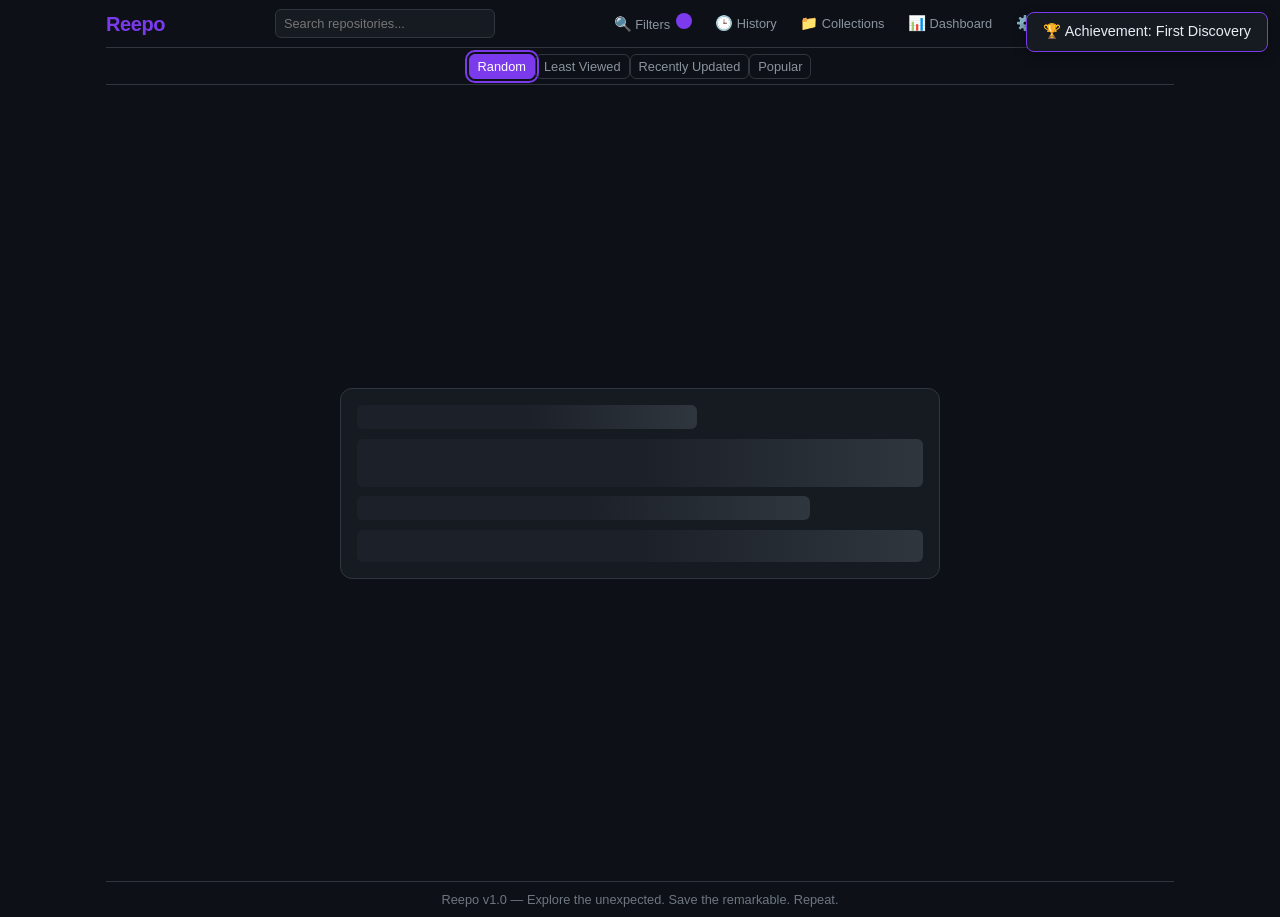
==== commit 7d5213f0: "v1" ====
--- a/index.html
+++ b/index.html
@@ -30,9 +30,9 @@
     <header class="app-header" role="banner">
       <div class="header-content">
         <h1 class="app-logo" id="app-logo">Reepo</h1>
-        <p class="app-tagline" id="app-tagline">Discover GitHub Repositories</p>
       </div>
-      <div class="header-search" id="search-container"></div>
+      <div class="header-search" id="search-container">
+      </div>
       <nav class="app-nav" role="navigation" aria-label="Main navigation">
         <button class="nav-button" id="filter-toggle-btn" aria-label="Toggle Filters"><span class="nav-icon">🔍</span> Filters <span id="filter-active-count" class="badge"></span></button>
         <button class="nav-button" id="history-toggle-btn" aria-label="Toggle History"><span class="nav-icon">🕒</span> History</button>
@@ -52,11 +52,9 @@
     <div id="discovery-mode-container" class="discovery-mode-bar"></div>
 
     <div class="app-body">
-      <div id="filter-panel-container" class="side-panel" style="display:none;"></div>
       <main id="main-content" class="main-content" role="main">
         <div class="card-skeleton" role="status"><div class="skeleton-header"></div><div class="skeleton-description"></div><div class="skeleton-stats"></div><div class="skeleton-actions"></div></div>
       </main>
-      <div id="history-panel-container" class="side-panel" style="display:none;"></div>
     </div>
 
     <div id="notification-container" class="notification-container"></div>
--- a/style.css
+++ b/style.css
@@ -16,21 +16,21 @@
   --color-info: #58a6ff;
   
   /* Spacing */
-  --spacing-xs: 0.25rem;
-  --spacing-sm: 0.5rem;
+  --spacing-xs: 0.35rem;
+  --spacing-sm: 0.6rem;
   --spacing-md: 1rem;
-  --spacing-lg: 1.5rem;
-  --spacing-xl: 2rem;
-  --spacing-2xl: 3rem;
+  --spacing-lg: 1.25rem;
+  --spacing-xl: 1.5rem;
+  --spacing-2xl: 2rem;
   
   /* Typography */
   --font-family: -apple-system, BlinkMacSystemFont, 'Segoe UI', Roboto, Oxygen, Ubuntu, sans-serif;
   --font-mono: 'SF Mono', 'Fira Code', 'Fira Mono', monospace;
-  
-  --font-size-xs: 0.75rem;
-  --font-size-sm: 0.875rem;
+
+  --font-size-xs: 0.8rem;
+  --font-size-sm: 0.9rem;
   --font-size-base: 1rem;
-  --font-size-lg: 1.125rem;
+  --font-size-lg: 1.1rem;
   --font-size-xl: 1.25rem;
   --font-size-2xl: 1.5rem;
   --font-size-3xl: 2rem;
@@ -63,17 +63,25 @@
   --z-modal: 40;
   
   /* Layout */
-  --max-width: 800px;
+  --max-width: 1100px;
   --header-height: 3rem;
-  --footer-height: 2.5rem;
-}
-
-/* Scrollbar Styles */
-::-webkit-scrollbar { width: 6px; height: 6px; }
-::-webkit-scrollbar-track { background: var(--color-bg); }
-::-webkit-scrollbar-thumb { background: var(--color-border); border-radius: 3px; }
+  --footer-height: 2.2rem;
+}
+
+/* ===== Scrollbar Styles - Global ===== */
+::-webkit-scrollbar { width: 8px; height: 8px; }
+::-webkit-scrollbar-track { background: var(--color-bg); border-radius: 4px; }
+::-webkit-scrollbar-thumb { background: var(--color-border); border-radius: 4px; border: 2px solid var(--color-bg); }
 ::-webkit-scrollbar-thumb:hover { background: var(--color-text-tertiary); }
 * { scrollbar-width: thin; scrollbar-color: var(--color-border) var(--color-bg); }
+
+/* All scrollable areas get consistent scrollbar styling */
+.app-body, .side-panel, .modal-content, .history-list, .collections-grid,
+.filter-panel, .settings-panel, .profile-stats-grid, .activity-list,
+.saved-repos-list, .collections-view, .statistics-dashboard {
+  scrollbar-width: thin;
+  scrollbar-color: var(--color-border) transparent;
+}
 
 /* Base Styles */
 *, *::before, *::after {
@@ -97,6 +105,7 @@
   color: var(--color-text-primary);
   background-color: var(--color-bg);
   min-height: 100vh;
+  overflow-x: hidden;
 }
 
 /* App Container */
@@ -109,13 +118,13 @@
   padding: 0 var(--spacing-md);
 }
 
-/* Header - Thinner, more compact */
+/* ===== Header - Thin but readable ===== */
 .app-header {
   display: flex;
   justify-content: space-between;
   align-items: center;
-  flex-wrap: wrap;
-  gap: var(--spacing-xs);
+  flex-wrap: nowrap;
+  gap: var(--spacing-sm);
   min-height: var(--header-height);
   border-bottom: 1px solid var(--color-border);
   padding: var(--spacing-xs) 0;
@@ -124,7 +133,8 @@
 .header-content {
   display: flex;
   align-items: baseline;
-  gap: var(--spacing-sm);
+  gap: var(--spacing-xs);
+  flex-shrink: 0;
 }
 
 .app-logo {
@@ -133,36 +143,35 @@
   color: var(--color-accent);
   letter-spacing: -0.02em;
   white-space: nowrap;
-}
-
-.app-tagline {
-  font-size: var(--font-size-xs);
-  color: var(--color-text-secondary);
-  white-space: nowrap;
-}
-
+  line-height: 1.2;
+}
+
+/* Nav - compact but readable */
 .app-nav {
   display: flex;
   gap: var(--spacing-xs);
-  flex-wrap: wrap;
+  flex-wrap: nowrap;
+  align-items: center;
 }
 
 .nav-button {
   position: relative;
   background: none;
-  border: 1px solid var(--color-border);
-  color: var(--color-text-primary);
-  padding: 0.2rem 0.5rem;
+  border: 1px solid transparent;
+  color: var(--color-text-secondary);
+  padding: 0.25rem 0.5rem;
   border-radius: var(--radius-sm);
   cursor: pointer;
   font-size: var(--font-size-xs);
-  transition: background-color var(--animation-duration) var(--animation-curve);
+  transition: all var(--animation-duration) var(--animation-curve);
   white-space: nowrap;
   line-height: 1.4;
 }
 
 .nav-button:hover:not(:disabled) {
   background-color: var(--color-surface-hover);
+  color: var(--color-text-primary);
+  border-color: var(--color-border);
 }
 
 .nav-button:disabled {
@@ -170,7 +179,6 @@
   cursor: not-allowed;
 }
 
-/* Nav Button Active */
 .nav-button.active {
   background: var(--color-accent);
   color: white;
@@ -181,21 +189,335 @@
   font-size: var(--font-size-sm);
 }
 
-/* Header Search & Modes */
-.header-search { flex: 1; max-width: 240px; margin: 0 var(--spacing-sm); }
+/* Header Search */
+.header-search { 
+  flex: 0 1 220px; 
+  margin: 0 var(--spacing-xs); 
+  min-width: 0;
+}
 .search-bar { display: flex; align-items: center; }
-.search-bar .search-input { width: 100%; padding: 0.25rem 0.5rem; background: var(--color-surface); border: 1px solid var(--color-border); border-radius: var(--radius-sm); color: var(--color-text-primary); font-size: var(--font-size-xs); }
-.search-clear { background: none; border: none; color: var(--color-text-secondary); cursor: pointer; margin-left: -1.5rem; z-index: 2; font-size: var(--font-size-xs); }
-
-.discovery-mode-bar { display: flex; justify-content: center; gap: var(--spacing-xs); padding: var(--spacing-xs) 0; border-bottom: 1px solid var(--color-border); }
-.discovery-mode-bar .mode-btn { padding: 0.2rem 0.5rem; font-size: var(--font-size-xs); }
-.mode-btn.active { background: var(--color-accent); color: white; border-color: var(--color-accent); }
-
-/* App Body Layout & Side Panel */
-.app-body { display: flex; flex: 1; gap: var(--spacing-sm); padding: var(--spacing-sm) 0; }
-.filter-panel-container { width: 260px; flex-shrink: 0; }
-.side-panel { width: 280px; flex-shrink: 0; background: var(--color-surface); border: 1px solid var(--color-border); border-radius: var(--radius-md); padding: var(--spacing-md); overflow-y: auto; max-height: calc(100vh - var(--header-height) - var(--footer-height) - 3rem); }
-.main-content { flex: 1; display: flex; align-items: center; justify-content: center; padding: var(--spacing-md) 0; }
+.search-bar .search-input { 
+  width: 100%; 
+  padding: 0.25rem 0.5rem; 
+  background: var(--color-surface); 
+  border: 1px solid var(--color-border); 
+  border-radius: var(--radius-sm); 
+  color: var(--color-text-primary); 
+  font-size: var(--font-size-xs); 
+  line-height: 1.5;
+}
+.search-clear { 
+  background: none; 
+  border: none; 
+  color: var(--color-text-secondary); 
+  cursor: pointer; 
+  margin-left: -1.5rem; 
+  z-index: 2; 
+  font-size: var(--font-size-xs); 
+  padding: 0;
+  line-height: 1;
+}
+
+/* Discovery Mode Bar */
+.discovery-mode-bar { 
+  display: flex; 
+  justify-content: center; 
+  gap: var(--spacing-xs); 
+  padding: var(--spacing-xs) 0; 
+  border-bottom: 1px solid var(--color-border); 
+  flex-wrap: wrap;
+}
+.discovery-mode-bar .mode-btn { 
+  padding: 0.2rem 0.5rem; 
+  font-size: var(--font-size-xs); 
+  border: 1px solid var(--color-border);
+  background: transparent;
+  color: var(--color-text-secondary);
+  border-radius: var(--radius-sm);
+  cursor: pointer;
+  transition: all var(--animation-duration) var(--animation-curve);
+}
+.discovery-mode-bar .mode-btn:hover {
+  background: var(--color-surface-hover);
+  color: var(--color-text-primary);
+}
+.mode-btn.active { 
+  background: var(--color-accent); 
+  color: white; 
+  border-color: var(--color-accent); 
+}
+
+/* ===== App Body Layout ===== */
+.app-body { 
+  display: flex; 
+  flex: 1; 
+  gap: var(--spacing-sm); 
+  padding: var(--spacing-sm) 0;
+  overflow-y: auto;
+  min-height: 0;
+}
+
+.main-content { 
+  flex: 1; 
+  display: flex; 
+  align-items: center; 
+  justify-content: center; 
+  padding: var(--spacing-sm) 0;
+  min-height: calc(100vh - var(--header-height) - var(--footer-height) - 2.5rem);
+  width: 100%;
+}
+
+/* ===== Home View ===== */
+.home-view {
+  width: 100%;
+  max-width: 700px;
+  margin: 0 auto;
+  display: flex;
+  flex-direction: column;
+  gap: var(--spacing-lg);
+  align-items: center;
+  text-align: center;
+  animation: fadeIn 0.4s ease;
+}
+
+@keyframes fadeIn {
+  from { opacity: 0; transform: translateY(10px); }
+  to { opacity: 1; transform: translateY(0); }
+}
+
+.home-hero {
+  display: flex;
+  flex-direction: column;
+  align-items: center;
+  gap: var(--spacing-sm);
+  padding: var(--spacing-lg) 0;
+}
+
+.home-logo {
+  font-size: 3rem;
+  font-weight: 800;
+  color: var(--color-accent);
+  letter-spacing: -0.03em;
+  line-height: 1.1;
+}
+
+.home-tagline {
+  font-size: var(--font-size-lg);
+  color: var(--color-text-secondary);
+  font-weight: 500;
+}
+
+.home-description {
+  font-size: var(--font-size-sm);
+  color: var(--color-text-tertiary);
+  max-width: 500px;
+  line-height: 1.6;
+}
+
+.home-cta {
+  margin-top: var(--spacing-sm);
+  padding: 0.75rem 2rem;
+  font-size: var(--font-size-base);
+  font-weight: 600;
+  border-radius: var(--radius-lg);
+  gap: var(--spacing-sm);
+  transition: all var(--animation-duration) var(--animation-curve);
+  box-shadow: 0 4px 20px rgba(124, 58, 237, 0.3);
+}
+
+.home-cta:hover {
+  transform: translateY(-2px);
+  box-shadow: 0 6px 25px rgba(124, 58, 237, 0.4);
+}
+
+.cta-icon {
+  font-size: var(--font-size-xl);
+}
+
+/* Quick Stats */
+.home-stats {
+  display: grid;
+  grid-template-columns: repeat(4, 1fr);
+  gap: var(--spacing-sm);
+  width: 100%;
+  max-width: 500px;
+}
+
+.home-stat-card {
+  background: var(--color-surface);
+  border: 1px solid var(--color-border);
+  border-radius: var(--radius-md);
+  padding: var(--spacing-sm);
+  display: flex;
+  flex-direction: column;
+  align-items: center;
+  gap: 2px;
+}
+
+.home-stat-card .stat-icon {
+  font-size: var(--font-size-xl);
+}
+
+.home-stat-card .stat-value {
+  font-size: var(--font-size-lg);
+  font-weight: 700;
+  color: var(--color-accent);
+}
+
+.home-stat-card .stat-label {
+  font-size: 0.6rem;
+  color: var(--color-text-secondary);
+  text-transform: uppercase;
+  letter-spacing: 0.05em;
+}
+
+/* Home Filters Section */
+.home-filters {
+  width: 100%;
+  max-width: 500px;
+  background: var(--color-surface);
+  border: 1px solid var(--color-border);
+  border-radius: var(--radius-lg);
+  overflow: hidden;
+}
+
+.home-filters-toggle {
+  width: 100%;
+  display: flex;
+  justify-content: space-between;
+  align-items: center;
+  padding: var(--spacing-sm) var(--spacing-md);
+  border: none;
+  background: transparent;
+  color: var(--color-text-primary);
+  font-size: var(--font-size-sm);
+  cursor: pointer;
+  transition: background var(--animation-duration) var(--animation-curve);
+  border-radius: 0;
+}
+
+.home-filters-toggle:hover {
+  background: var(--color-surface-hover);
+}
+
+.toggle-arrow {
+  font-size: var(--font-size-xs);
+  color: var(--color-text-tertiary);
+  transition: transform var(--animation-duration) var(--animation-curve);
+}
+
+.home-filters-body {
+  display: none;
+  padding: 0 var(--spacing-md) var(--spacing-md);
+  border-top: 1px solid var(--color-border);
+  padding-top: var(--spacing-sm);
+}
+
+.home-filters-body.open {
+  display: block;
+}
+
+.home-filters-body .filter-group {
+  margin-bottom: var(--spacing-xs);
+}
+
+.home-filters-body .filter-label {
+  font-size: var(--font-size-xs);
+  color: var(--color-text-secondary);
+  margin-bottom: 2px;
+  display: block;
+}
+
+.home-filters-body .filter-select,
+.home-filters-body .filter-input {
+  width: 100%;
+  padding: 0.3rem 0.5rem;
+  background: var(--color-bg);
+  border: 1px solid var(--color-border);
+  border-radius: var(--radius-sm);
+  color: var(--color-text-primary);
+  font-size: var(--font-size-xs);
+  line-height: 1.5;
+}
+
+.home-filters-body .filter-select:focus,
+.home-filters-body .filter-input:focus {
+  outline: 2px solid var(--color-accent);
+  outline-offset: 2px;
+}
+
+.home-filters-body .filter-toggles {
+  display: flex;
+  gap: var(--spacing-md);
+  margin-bottom: var(--spacing-xs);
+}
+
+.home-filters-body .filter-toggle {
+  display: flex;
+  align-items: center;
+  gap: var(--spacing-xs);
+  cursor: pointer;
+  font-size: var(--font-size-xs);
+  color: var(--color-text-primary);
+}
+
+.home-filters-body .filter-toggle input[type="checkbox"] {
+  width: 0.85rem;
+  height: 0.85rem;
+  accent-color: var(--color-accent);
+}
+
+.home-filters-body .filter-actions {
+  display: flex;
+  gap: var(--spacing-xs);
+  margin-top: var(--spacing-sm);
+  justify-content: center;
+}
+
+/* ===== Panel Pages (filter / history) ===== */
+.panel-page {
+  width: 100%;
+  max-width: 600px;
+  margin: 0 auto;
+  background: var(--color-surface);
+  border: 1px solid var(--color-border);
+  border-radius: var(--radius-md);
+  padding: var(--spacing-lg);
+  overflow-y: auto;
+  max-height: calc(100vh - var(--header-height) - var(--footer-height) - 3.5rem);
+  scrollbar-width: thin;
+  scrollbar-color: var(--color-border) transparent;
+}
+
+.panel-page .panel-header {
+  display: flex;
+  justify-content: space-between;
+  align-items: center;
+  margin-bottom: var(--spacing-sm);
+  padding-bottom: var(--spacing-sm);
+  border-bottom: 1px solid var(--color-border);
+}
+
+.panel-page .panel-header h2 {
+  font-size: var(--font-size-xl);
+  color: var(--color-text-primary);
+}
+
+.panel-page .panel-close {
+  background: none;
+  border: 1px solid var(--color-border);
+  color: var(--color-text-secondary);
+  padding: 0.2rem 0.5rem;
+  border-radius: var(--radius-sm);
+  cursor: pointer;
+  font-size: var(--font-size-xs);
+  transition: all var(--animation-duration) var(--animation-curve);
+}
+
+.panel-page .panel-close:hover {
+  background: var(--color-surface-hover);
+  color: var(--color-text-primary);
+}
 
 /* Light theme */
 [data-theme="light"] {
@@ -219,21 +541,62 @@
   --color-border: #000;
 }
 
-/* Settings panel - compact */
-.settings-panel { max-width: 650px; margin: 0 auto; }
-.settings-panel h2 { font-size: var(--font-size-xl); margin-bottom: var(--spacing-sm); }
-.settings-section { margin-bottom: var(--spacing-md); }
-.settings-section h3 { font-size: var(--font-size-base); margin-bottom: var(--spacing-xs); }
-.settings-row { display: flex; justify-content: space-between; align-items: center; margin-bottom: var(--spacing-xs); font-size: var(--font-size-sm); }
+/* ===== Settings Panel ===== */
+.settings-panel { 
+  max-width: 650px; 
+  margin: 0 auto; 
+  padding: 0;
+}
+.settings-panel h2 { 
+  font-size: var(--font-size-xl); 
+  margin-bottom: var(--spacing-sm); 
+}
+.settings-section { 
+  margin-bottom: var(--spacing-sm); 
+}
+.settings-section h3 { 
+  font-size: var(--font-size-base); 
+  margin-bottom: var(--spacing-xs); 
+}
+.settings-row { 
+  display: flex; 
+  justify-content: space-between; 
+  align-items: center; 
+  margin-bottom: var(--spacing-xs); 
+  font-size: var(--font-size-sm); 
+}
 .settings-row label { flex: 1; }
 .settings-row select, .settings-row input[type="checkbox"] { margin-left: var(--spacing-sm); }
-.settings-row select { font-size: var(--font-size-sm); padding: 0.15rem 0.4rem; }
-.shortcuts-list { background: var(--color-bg); border-radius: var(--radius-sm); padding: var(--spacing-sm); }
-.shortcut-item { display: flex; justify-content: space-between; margin-bottom: var(--spacing-xs); font-size: var(--font-size-xs); }
-.shortcut-item kbd { background: var(--color-surface); border: 1px solid var(--color-border); border-radius: 3px; padding: 1px 4px; font-family: monospace; font-size: var(--font-size-xs); }
-
-.settings-modal-content { max-width: 750px; max-height: 90vh; }
-
+.settings-row select { 
+  font-size: var(--font-size-sm); 
+  padding: 0.15rem 0.4rem; 
+}
+.shortcuts-list { 
+  background: var(--color-bg); 
+  border-radius: var(--radius-sm); 
+  padding: var(--spacing-sm); 
+}
+.shortcut-item { 
+  display: flex; 
+  justify-content: space-between; 
+  margin-bottom: var(--spacing-xs); 
+  font-size: var(--font-size-xs); 
+}
+.shortcut-item kbd { 
+  background: var(--color-surface); 
+  border: 1px solid var(--color-border); 
+  border-radius: 3px; 
+  padding: 1px 5px; 
+  font-family: monospace; 
+  font-size: var(--font-size-xs); 
+}
+
+.settings-modal-content { 
+  max-width: 750px; 
+  max-height: 90vh; 
+}
+
+/* ===== Notification Container ===== */
 .notification-container {
   position: fixed;
   top: 12px;
@@ -252,7 +615,8 @@
   border-radius: var(--radius-md);
   box-shadow: var(--shadow-floating);
   animation: slideIn 0.3s ease;
-  font-size: var(--font-size-xs);
+  font-size: var(--font-size-sm);
+  max-width: 360px;
 }
 
 .reward-toast.fade-out {
@@ -269,32 +633,78 @@
   to { opacity: 0; }
 }
 
-/* History Panel */
-.history-panel .panel-header { display: flex; justify-content: space-between; align-items: center; margin-bottom: var(--spacing-sm); }
-.history-panel .panel-header h3 { font-size: var(--font-size-sm); }
-.history-list { display: flex; flex-direction: column; gap: var(--spacing-xs); }
-.history-item { display: flex; align-items: center; justify-content: space-between; background: var(--color-bg); padding: var(--spacing-xs) var(--spacing-sm); border-radius: var(--radius-sm); cursor: pointer; transition: background 0.2s; font-size: var(--font-size-xs); }
-.history-item:hover { background: var(--color-surface-hover); }
-.history-item .repo-name { color: var(--color-accent); font-weight: 500; flex: 1; font-size: var(--font-size-xs); }
-.history-item .repo-owner { font-size: var(--font-size-xs); }
-.badge-recent { background: var(--color-success); color: white; font-size: 0.6rem; padding: 0.05rem 0.35rem; border-radius: var(--radius-sm); margin-left: var(--spacing-xs); }
-.history-list h4 { font-size: var(--font-size-xs); color: var(--color-text-tertiary); margin: var(--spacing-xs) 0; }
-
-/* Statistics Dashboard - compact to fit screen */
+/* ===== History Panel (page version) ===== */
+.history-panel-page .history-list { 
+  display: flex; 
+  flex-direction: column; 
+  gap: var(--spacing-xs); 
+}
+.history-panel-page .history-item { 
+  display: flex; 
+  align-items: center; 
+  justify-content: space-between; 
+  background: var(--color-bg); 
+  padding: var(--spacing-xs) var(--spacing-sm); 
+  border-radius: var(--radius-sm); 
+  cursor: pointer; 
+  transition: background 0.2s; 
+  font-size: var(--font-size-xs); 
+  gap: var(--spacing-xs);
+}
+.history-panel-page .history-item:hover { background: var(--color-surface-hover); }
+.history-panel-page .history-item .repo-name { 
+  color: var(--color-accent); 
+  font-weight: 500; 
+  flex: 1; 
+  font-size: var(--font-size-xs); 
+  overflow: hidden;
+  text-overflow: ellipsis;
+  white-space: nowrap;
+}
+.history-panel-page .history-item .repo-owner { 
+  font-size: var(--font-size-xs); 
+  color: var(--color-text-tertiary);
+  flex-shrink: 0;
+}
+.history-panel-page .history-item .stat.stars {
+  font-size: var(--font-size-xs);
+  flex-shrink: 0;
+}
+.history-panel-page .badge-recent { 
+  background: var(--color-success); 
+  color: white; 
+  font-size: 0.6rem; 
+  padding: 0.05rem 0.35rem; 
+  border-radius: var(--radius-sm); 
+  flex-shrink: 0;
+}
+.history-panel-page h4 { 
+  font-size: var(--font-size-xs); 
+  color: var(--color-text-tertiary); 
+  margin: var(--spacing-xs) 0; 
+}
+
+/* ===== Statistics Dashboard ===== */
 .statistics-dashboard {
   width: 100%;
-  max-width: 900px;
-  padding: var(--spacing-md);
+  max-width: 960px;
+  padding: var(--spacing-sm);
   margin: 0 auto;
 }
-.statistics-dashboard h2 { font-size: var(--font-size-xl); margin-bottom: var(--spacing-sm); }
-.statistics-dashboard h3 { font-size: var(--font-size-base); margin-bottom: var(--spacing-xs); }
+.statistics-dashboard h2 { 
+  font-size: var(--font-size-xl); 
+  margin-bottom: var(--spacing-sm); 
+}
+.statistics-dashboard h3 { 
+  font-size: var(--font-size-base); 
+  margin-bottom: var(--spacing-xs); 
+}
 
 .overview-grid {
   display: grid;
-  grid-template-columns: repeat(auto-fill, minmax(100px, 1fr));
-  gap: var(--spacing-sm);
-  margin-bottom: var(--spacing-md);
+  grid-template-columns: repeat(auto-fill, minmax(110px, 1fr));
+  gap: var(--spacing-xs);
+  margin-bottom: var(--spacing-sm);
 }
 
 .overview-card {
@@ -318,13 +728,13 @@
 }
 
 .lang-bar-container {
-  margin-top: var(--spacing-sm);
+  margin-top: var(--spacing-xs);
 }
 
 .lang-row {
   display: flex;
   align-items: center;
-  gap: var(--spacing-sm);
+  gap: var(--spacing-xs);
   margin-bottom: var(--spacing-xs);
 }
 
@@ -359,8 +769,8 @@
 .insights-grid {
   display: grid;
   grid-template-columns: repeat(auto-fill, minmax(140px, 1fr));
-  gap: var(--spacing-sm);
-  margin-bottom: var(--spacing-md);
+  gap: var(--spacing-xs);
+  margin-bottom: var(--spacing-sm);
 }
 
 .insight-card {
@@ -384,28 +794,29 @@
   color: var(--color-text-secondary);
 }
 
-/* Filter Panel - compact */
-.filter-panel {
-  background: var(--color-surface);
-  border: 1px solid var(--color-border);
-  border-radius: var(--radius-md);
-  padding: var(--spacing-md);
-}
-
-.filter-header {
+/* ===== Filter Panel (page version) ===== */
+.filter-panel-page {
+  width: 100%;
+  max-width: 500px;
+  margin: 0 auto;
+}
+
+.filter-panel-page .filter-header {
   display: flex;
   justify-content: space-between;
   align-items: center;
   margin-bottom: var(--spacing-sm);
-}
-
-.filter-header h3 {
-  font-size: var(--font-size-sm);
+  padding-bottom: var(--spacing-sm);
+  border-bottom: 1px solid var(--color-border);
+}
+
+.filter-panel-page .filter-header h3 {
+  font-size: var(--font-size-lg);
   color: var(--color-text-primary);
 }
 
 .filter-group {
-  margin-bottom: var(--spacing-xs);
+  margin-bottom: var(--spacing-sm);
 }
 
 .filter-label {
@@ -418,12 +829,13 @@
 .filter-select,
 .filter-input {
   width: 100%;
-  padding: 0.3rem 0.4rem;
+  padding: 0.35rem 0.5rem;
   background: var(--color-bg);
   border: 1px solid var(--color-border);
   border-radius: var(--radius-sm);
   color: var(--color-text-primary);
   font-size: var(--font-size-xs);
+  line-height: 1.5;
 }
 
 .filter-select:focus,
@@ -461,14 +873,14 @@
   margin-left: 2px;
 }
 
-/* Repository Card - compact to fit screen */
+/* ===== Repository Card ===== */
 .repository-card {
   background-color: var(--color-surface);
   border: 1px solid var(--color-border);
   border-radius: var(--radius-lg);
   padding: var(--spacing-md);
   width: 100%;
-  max-width: 580px;
+  max-width: 600px;
   box-shadow: var(--shadow-surface);
   transition: box-shadow var(--animation-duration) var(--animation-curve);
 }
@@ -479,7 +891,7 @@
 
 .repository-card.empty {
   text-align: center;
-  padding: var(--spacing-xl);
+  padding: var(--spacing-lg);
 }
 
 .empty-message {
@@ -560,7 +972,7 @@
 }
 
 .topic-tag {
-  font-size: 0.65rem;
+  font-size: 0.7rem;
   color: var(--color-info);
   background-color: rgba(88, 166, 255, 0.1);
   padding: 0.1rem 0.5rem;
@@ -577,7 +989,7 @@
 }
 
 .status-badge {
-  font-size: 0.65rem;
+  font-size: 0.7rem;
   padding: 0.1rem 0.4rem;
   border-radius: var(--radius-sm);
   font-weight: 500;
@@ -601,14 +1013,12 @@
   border: 1px solid rgba(210, 153, 34, 0.2);
 }
 
-/* Template badge */
 .status-badge.template {
   background-color: rgba(88, 166, 255, 0.1);
   color: var(--color-info);
   border: 1px solid rgba(88, 166, 255, 0.2);
 }
 
-/* Recently updated badge */
 .status-badge.recent {
   background-color: rgba(35, 134, 54, 0.1);
   color: var(--color-success);
@@ -622,12 +1032,12 @@
   gap: var(--spacing-xs);
 }
 
-/* Buttons */
+/* ===== Buttons ===== */
 .btn {
   display: inline-flex;
   align-items: center;
   justify-content: center;
-  padding: 0.35rem 0.75rem;
+  padding: 0.35rem 0.7rem;
   border-radius: var(--radius-sm);
   font-size: var(--font-size-xs);
   font-weight: 500;
@@ -675,8 +1085,8 @@
 }
 
 .btn-small {
-  padding: 0.15rem 0.5rem;
-  font-size: 0.65rem;
+  padding: 0.15rem 0.4rem;
+  font-size: 0.7rem;
 }
 
 .btn-danger {
@@ -715,11 +1125,11 @@
   transition: outline 0.1s ease, transform 0.1s ease;
 }
 
-/* Collections View - compact */
+/* ===== Collections View ===== */
 .collections-view {
   width: 100%;
-  max-width: 750px;
-  padding: var(--spacing-md);
+  max-width: 800px;
+  padding: var(--spacing-sm);
 }
 
 .collections-header {
@@ -736,9 +1146,9 @@
 
 .collections-grid {
   display: grid;
-  grid-template-columns: repeat(auto-fill, minmax(200px, 1fr));
-  gap: var(--spacing-sm);
-  margin-bottom: var(--spacing-md);
+  grid-template-columns: repeat(auto-fill, minmax(220px, 1fr));
+  gap: var(--spacing-xs);
+  margin-bottom: var(--spacing-sm);
 }
 
 .collection-card {
@@ -788,12 +1198,13 @@
 .search-input {
   flex: 1;
   min-width: 150px;
-  padding: 0.35rem 0.5rem;
+  padding: 0.3rem 0.5rem;
   background: var(--color-surface);
   border: 1px solid var(--color-border);
   border-radius: var(--radius-sm);
   color: var(--color-text-primary);
   font-size: var(--font-size-xs);
+  line-height: 1.5;
 }
 
 .search-input:focus {
@@ -802,12 +1213,13 @@
 }
 
 .sort-select {
-  padding: 0.35rem 0.5rem;
+  padding: 0.3rem 0.5rem;
   background: var(--color-surface);
   border: 1px solid var(--color-border);
   border-radius: var(--radius-sm);
   color: var(--color-text-primary);
   font-size: var(--font-size-xs);
+  line-height: 1.5;
 }
 
 /* Saved Repos List */
@@ -826,6 +1238,7 @@
   border-radius: var(--radius-sm);
   padding: var(--spacing-sm);
   font-size: var(--font-size-xs);
+  gap: var(--spacing-sm);
 }
 
 .repo-item-info {
@@ -833,18 +1246,23 @@
   gap: var(--spacing-sm);
   align-items: center;
   flex-wrap: wrap;
+  flex: 1;
+  min-width: 0;
 }
 
 .repo-item-info strong {
   color: var(--color-accent);
   font-size: var(--font-size-xs);
+  overflow: hidden;
+  text-overflow: ellipsis;
+  white-space: nowrap;
 }
 
 .repo-item-info .repo-owner {
   font-size: var(--font-size-xs);
   color: var(--color-text-secondary);
   background: var(--color-bg);
-  padding: 0.1rem 0.4rem;
+  padding: 0.05rem 0.4rem;
   border-radius: var(--radius-sm);
 }
 
@@ -860,67 +1278,164 @@
   margin-bottom: var(--spacing-sm);
 }
 
-/* Modal - centered with animation */
+/* ===== Modal - Perfectly Centered ===== */
 .modal {
-  position: fixed; top: 0; left: 0; width: 100%; height: 100%;
-  background: rgba(0,0,0,0.7); display: flex; align-items: center; justify-content: center;
+  position: fixed; 
+  top: 0; 
+  left: 0; 
+  width: 100%; 
+  height: 100%;
+  background: rgba(0,0,0,0.7); 
+  display: flex; 
+  align-items: center; 
+  justify-content: center;
   z-index: var(--z-modal);
   animation: modalFadeIn 0.2s ease;
+  padding: var(--spacing-md);
 }
 @keyframes modalFadeIn {
   from { opacity: 0; }
   to { opacity: 1; }
 }
 .modal-content {
-  background: var(--color-surface); border: 1px solid var(--color-border); border-radius: var(--radius-xl);
-  padding: var(--spacing-lg); max-width: 560px; width: 92%; max-height: 85vh; overflow-y: auto;
+  background: var(--color-surface); 
+  border: 1px solid var(--color-border); 
+  border-radius: var(--radius-xl);
+  padding: var(--spacing-lg);
+  max-width: 580px; 
+  width: 100%; 
+  max-height: 85vh; 
+  overflow-y: auto;
   position: relative;
   animation: modalContentIn 0.25s ease;
+  margin: auto;
 }
 @keyframes modalContentIn {
   from { transform: scale(0.95) translateY(10px); opacity: 0; }
   to { transform: scale(1) translateY(0); opacity: 1; }
 }
 .close-modal {
-  position: absolute; top: var(--spacing-xs); right: var(--spacing-sm);
-  font-size: var(--font-size-xl); cursor: pointer; color: var(--color-text-secondary);
+  position: absolute; 
+  top: var(--spacing-xs); 
+  right: var(--spacing-sm);
+  font-size: var(--font-size-xl); 
+  cursor: pointer; 
+  color: var(--color-text-secondary);
   line-height: 1;
-  padding: 4px;
+  padding: 4px 8px;
+  border-radius: var(--radius-sm);
+  transition: all 0.2s;
+  z-index: 1;
 }
 .close-modal:hover {
   color: var(--color-text-primary);
-}
-
-/* Profile View - compact */
-.profile-header { text-align: center; margin-bottom: var(--spacing-md); }
-.profile-header h2 { font-size: var(--font-size-xl); }
-.profile-avatar { font-size: 2.5rem; display: block; }
-.profile-join-date { color: var(--color-text-secondary); font-size: var(--font-size-xs); }
-.profile-stats-grid { display: grid; grid-template-columns: repeat(auto-fill, minmax(80px, 1fr)); gap: var(--spacing-xs); margin-bottom: var(--spacing-md); }
-.stat-card { background: var(--color-bg); padding: var(--spacing-sm); border-radius: var(--radius-sm); text-align: center; }
-.stat-value { font-size: var(--font-size-base); font-weight: bold; color: var(--color-accent); display: block; }
-.stat-label { font-size: 0.6rem; color: var(--color-text-secondary); }
-.activity-list { margin-top: var(--spacing-xs); }
-.activity-item { background: var(--color-bg); padding: var(--spacing-xs) var(--spacing-sm); margin-bottom: var(--spacing-xs); border-radius: var(--radius-sm); font-size: var(--font-size-xs); }
-.profile-actions { display: flex; gap: var(--spacing-xs); margin-top: var(--spacing-md); flex-wrap: wrap; }
+  background: var(--color-surface-hover);
+}
+
+/* ===== Profile View ===== */
+.profile-header { 
+  text-align: center; 
+  margin-bottom: var(--spacing-sm); 
+}
+.profile-header h2 { 
+  font-size: var(--font-size-xl); 
+}
+.profile-avatar { 
+  font-size: 2.5rem; 
+  display: block; 
+  margin-bottom: var(--spacing-xs);
+}
+.profile-join-date { 
+  color: var(--color-text-secondary); 
+  font-size: var(--font-size-xs); 
+}
+.profile-stats-grid { 
+  display: grid; 
+  grid-template-columns: repeat(auto-fill, minmax(80px, 1fr)); 
+  gap: var(--spacing-xs); 
+  margin-bottom: var(--spacing-sm); 
+}
+.stat-card { 
+  background: var(--color-bg); 
+  padding: var(--spacing-xs); 
+  border-radius: var(--radius-sm); 
+  text-align: center; 
+}
+.stat-value { 
+  font-size: var(--font-size-base); 
+  font-weight: bold; 
+  color: var(--color-accent); 
+  display: block; 
+}
+.stat-label { 
+  font-size: 0.6rem; 
+  color: var(--color-text-secondary); 
+}
+.activity-list { 
+  margin-top: var(--spacing-xs); 
+}
+.activity-item { 
+  background: var(--color-bg); 
+  padding: var(--spacing-xs) var(--spacing-sm); 
+  margin-bottom: var(--spacing-xs); 
+  border-radius: var(--radius-sm); 
+  font-size: var(--font-size-xs); 
+}
+.profile-actions { 
+  display: flex; 
+  gap: var(--spacing-xs); 
+  margin-top: var(--spacing-sm); 
+  flex-wrap: wrap; 
+}
 
 /* Profile Editor */
-.profile-editor { display: flex; flex-direction: column; gap: var(--spacing-sm); }
-.profile-editor h3 { font-size: var(--font-size-base); }
-.profile-input { width: 100%; padding: 0.35rem 0.5rem; background: var(--color-bg); border: 1px solid var(--color-border); border-radius: var(--radius-sm); color: var(--color-text-primary); font-size: var(--font-size-sm); }
-.avatar-grid { display: flex; flex-wrap: wrap; gap: var(--spacing-xs); }
-.avatar-option { font-size: 1.25rem; cursor: pointer; padding: var(--spacing-xs); border-radius: var(--radius-sm); border: 2px solid transparent; transition: 0.2s; }
-.avatar-option.selected { border-color: var(--color-accent); background: rgba(124,58,237,0.1); }
-.profile-editor-buttons { display: flex; gap: var(--spacing-xs); }
-
-/* Skeleton Loading - compact */
+.profile-editor { 
+  display: flex; 
+  flex-direction: column; 
+  gap: var(--spacing-sm); 
+}
+.profile-editor h3 { 
+  font-size: var(--font-size-base); 
+}
+.profile-input { 
+  width: 100%; 
+  padding: 0.35rem 0.5rem; 
+  background: var(--color-bg); 
+  border: 1px solid var(--color-border); 
+  border-radius: var(--radius-sm); 
+  color: var(--color-text-primary); 
+  font-size: var(--font-size-sm); 
+}
+.avatar-grid { 
+  display: flex; 
+  flex-wrap: wrap; 
+  gap: var(--spacing-xs); 
+}
+.avatar-option { 
+  font-size: 1.25rem; 
+  cursor: pointer; 
+  padding: var(--spacing-xs); 
+  border-radius: var(--radius-sm); 
+  border: 2px solid transparent; 
+  transition: 0.2s; 
+}
+.avatar-option.selected { 
+  border-color: var(--color-accent); 
+  background: rgba(124,58,237,0.1); 
+}
+.profile-editor-buttons { 
+  display: flex; 
+  gap: var(--spacing-xs); 
+}
+
+/* ===== Skeleton Loading ===== */
 .card-skeleton {
   background-color: var(--color-surface);
   border: 1px solid var(--color-border);
   border-radius: var(--radius-lg);
   padding: var(--spacing-md);
   width: 100%;
-  max-width: 580px;
+  max-width: 600px;
 }
 
 .skeleton-header {
@@ -970,7 +1485,7 @@
 /* Empty States */
 .empty-state {
   text-align: center;
-  padding: var(--spacing-lg);
+  padding: var(--spacing-md);
   color: var(--color-text-secondary);
   font-size: var(--font-size-sm);
   background: var(--color-surface);
@@ -985,7 +1500,7 @@
   border-radius: var(--radius-lg);
   padding: var(--spacing-md);
   text-align: center;
-  max-width: 580px;
+  max-width: 600px;
   width: 100%;
 }
 
@@ -1019,10 +1534,26 @@
   color: var(--color-text-tertiary);
 }
 
-/* Responsive */
+/* ===== Responsive ===== */
+@media (max-width: 900px) {
+  .app-header {
+    flex-wrap: wrap;
+  }
+  .app-nav {
+    flex-wrap: wrap;
+  }
+  .header-search { 
+    flex: 1 1 100%; 
+    order: 10;
+    max-width: 100%;
+    margin: var(--spacing-xs) 0;
+  }
+}
+
 @media (max-width: 768px) {
   :root {
     --max-width: 100%;
+    --header-height: 2.6rem;
   }
   
   .app-container {
@@ -1038,13 +1569,29 @@
     align-items: center;
   }
   
-  .app-body { flex-direction: column; }
-  .filter-panel-container { width: 100%; }
-  .side-panel { width: 100%; max-height: 40vh; }
-  .header-search { max-width: 100%; margin: var(--spacing-xs) 0; }
-  .header-search .search-input { font-size: var(--font-size-sm); }
-  .discovery-mode-bar { flex-wrap: wrap; }
-  .app-nav { flex-wrap: wrap; gap: var(--spacing-xs); }
+  .app-body { 
+    flex-direction: column; 
+    overflow-y: visible;
+  }
+  
+  .main-content {
+    min-height: auto;
+  }
+  
+  .header-search { 
+    max-width: 100%; 
+    margin: var(--spacing-xs) 0; 
+  }
+  .header-search .search-input { 
+    font-size: var(--font-size-sm); 
+  }
+  .discovery-mode-bar { 
+    flex-wrap: wrap; 
+  }
+  .app-nav { 
+    flex-wrap: wrap; 
+    gap: var(--spacing-xs); 
+  }
 
   .repository-card {
     max-width: 100%;
@@ -1062,33 +1609,50 @@
   .btn {
     width: auto;
   }
+
+  .modal-content {
+    max-width: 100%;
+    width: 95%;
+    margin: var(--spacing-sm);
+    max-height: 90vh;
+  }
+
+  .panel-page {
+    max-width: 100%;
+    max-height: none;
+  }
+
+  .home-stats {
+    grid-template-columns: repeat(2, 1fr);
+  }
+
+  .home-logo {
+    font-size: 2.5rem;
+  }
 }
 
 @media (max-width: 480px) {
-  .header-content {
-    flex-direction: column;
-    align-items: flex-start;
-    gap: 2px;
+  :root {
+    --header-height: 2.4rem;
   }
   
   .app-logo {
     font-size: var(--font-size-lg);
   }
 
-  .app-tagline {
-    font-size: 0.65rem;
-  }
-
   .app-nav {
     gap: 2px;
   }
 
   .nav-button {
-    padding: 0.15rem 0.35rem;
-    font-size: 0.65rem;
-  }
-
-  .header-search { max-width: 100%; margin: 2px 0; }
+    padding: 0.15rem 0.3rem;
+    font-size: 0.7rem;
+  }
+
+  .header-search { 
+    max-width: 100%; 
+    margin: 2px 0; 
+  }
 
   .collection-card {
     padding: var(--spacing-xs);
@@ -1102,9 +1666,26 @@
     grid-template-columns: repeat(auto-fill, minmax(80px, 1fr));
     gap: var(--spacing-xs);
   }
-}
-
-/* Accessibility */
+
+  .repository-card {
+    padding: var(--spacing-sm);
+  }
+
+  .home-logo {
+    font-size: 2rem;
+  }
+
+  .home-cta {
+    padding: 0.6rem 1.5rem;
+    font-size: var(--font-size-sm);
+  }
+
+  .home-stats {
+    grid-template-columns: repeat(2, 1fr);
+  }
+}
+
+/* ===== Accessibility ===== */
 @media (prefers-reduced-motion: reduce) {
   *, *::before, *::after {
     animation-duration: 0.01ms !important;
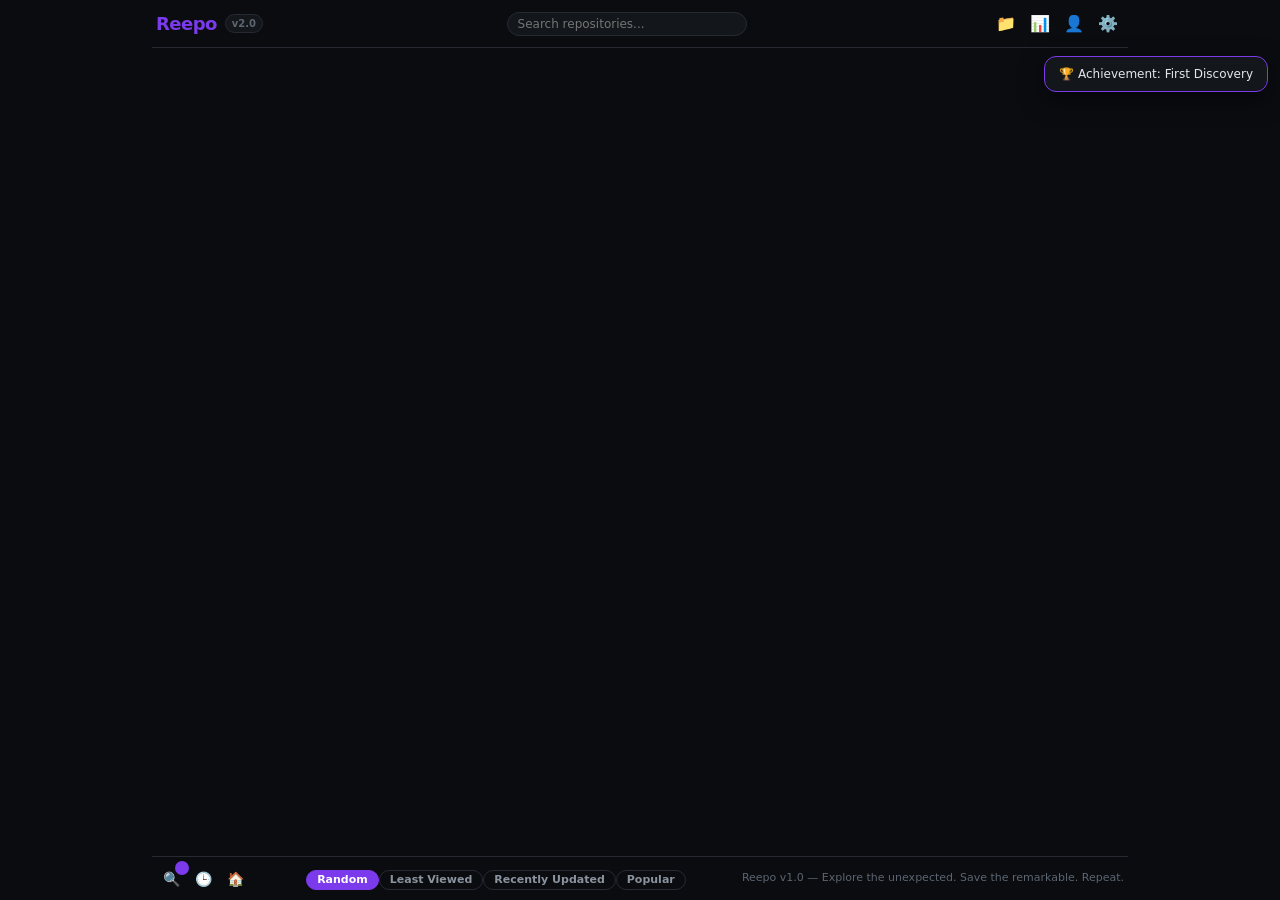
==== commit 89e29666: "v3" ====
--- a/index.html
+++ b/index.html
@@ -3,74 +3,65 @@
 <head>
   <meta charset="UTF-8">
   <meta name="viewport" content="width=device-width, initial-scale=1.0">
-  <title>Reepo - Discover GitHub Repositories</title>
-  <meta name="description" content="Discover open-source GitHub repositories through a randomized, rewarding experience.">
+  <title>Reepo - Random GitHub Repo Discovery</title>
+  <meta name="description" content="Discover random GitHub repositories in a fun, gamified way. Spin, explore, collect.">
   <meta name="theme-color" content="#7c3aed">
   <link rel="manifest" href="manifest.json">
   <link rel="icon" href="assets/icons/icon.svg">
   <link rel="apple-touch-icon" href="assets/icons/icon.svg">
-
-  <!-- Open Graph -->
-  <meta property="og:title" content="Reepo - Discover GitHub Repositories">
-  <meta property="og:description" content="Randomized discovery, collections, badges and more. Explore the unexpected.">
-  <meta property="og:type" content="website">
-  <meta property="og:url" content="https://reepo.github.io/">
-  <meta property="og:image" content="https://reepo.github.io/assets/icons/icon.svg">
-
-  <!-- Twitter Card -->
-  <meta name="twitter:card" content="summary">
-  <meta name="twitter:title" content="Reepo - Discover GitHub Repositories">
-  <meta name="twitter:description" content="Randomized discovery of GitHub repos with gamification.">
-  <meta name="twitter:image" content="https://reepo.github.io/assets/icons/icon.svg">
-
   <link rel="stylesheet" href="style.css">
 </head>
 <body>
   <div class="app-container">
-    <header class="app-header" role="banner">
-      <div class="header-content">
-        <h1 class="app-logo" id="app-logo">Reepo</h1>
+    <!-- Top Bar -->
+    <header class="app-header">
+      <div class="header-left">
+        <h1 class="app-logo">Reepo</h1>
+        <span class="header-badge">v2.0</span>
       </div>
-      <div class="header-search" id="search-container">
+      <div class="header-center">
+        <div id="search-container"></div>
       </div>
-      <nav class="app-nav" role="navigation" aria-label="Main navigation">
-        <button class="nav-button" id="filter-toggle-btn" aria-label="Toggle Filters"><span class="nav-icon">🔍</span> Filters <span id="filter-active-count" class="badge"></span></button>
-        <button class="nav-button" id="history-toggle-btn" aria-label="Toggle History"><span class="nav-icon">🕒</span> History</button>
-        <button class="nav-button" id="collections-btn" aria-label="View Collections"><span class="nav-icon">📁</span> Collections</button>
-        <button class="nav-button" id="dashboard-btn" aria-label="Dashboard">
-          <span class="nav-icon">📊</span> Dashboard
-        </button>
-        <button class="nav-button" id="settings-btn" aria-label="Settings">
-          <span class="nav-icon">⚙️</span> Settings
-        </button>
-        <button class="nav-button" id="profile-btn" aria-label="Profile">
-          <span class="nav-icon">👤</span> Profile
-        </button>
+      <nav class="app-nav">
+        <button class="nav-btn" id="collections-btn" title="Collections"><span>📁</span></button>
+        <button class="nav-btn" id="dashboard-btn" title="Stats"><span>📊</span></button>
+        <button class="nav-btn" id="profile-btn" title="Profile"><span>👤</span></button>
+        <button class="nav-btn" id="settings-btn" title="Settings"><span>⚙️</span></button>
       </nav>
     </header>
 
-    <div id="discovery-mode-container" class="discovery-mode-bar"></div>
-
+    <!-- Main Game Area -->
     <div class="app-body">
-      <main id="main-content" class="main-content" role="main">
-        <div class="card-skeleton" role="status"><div class="skeleton-header"></div><div class="skeleton-description"></div><div class="skeleton-stats"></div><div class="skeleton-actions"></div></div>
-      </main>
+      <main id="main-content" class="main-content"></main>
     </div>
 
+    <!-- Bottom Notification Area -->
     <div id="notification-container" class="notification-container"></div>
     
-    <footer class="app-footer" role="contentinfo"><p class="footer-text" id="footer-text"></p></footer>
+    <!-- Bottom Footer Bar -->
+    <footer class="app-footer">
+      <div class="footer-left">
+        <button class="footer-btn" id="filter-toggle-btn" title="Filters">🔍 <span id="filter-active-count" class="badge"></span></button>
+        <button class="footer-btn" id="history-toggle-btn" title="History">🕒</button>
+        <button class="footer-btn" id="home-btn" title="Home">🏠</button>
+      </div>
+      <div class="footer-center">
+        <div id="discovery-mode-container" class="discovery-mode-bar"></div>
+      </div>
+      <div class="footer-right">
+        <p class="footer-text" id="footer-text"></p>
+      </div>
+    </footer>
   </div>
 
-  <!-- Profile Modal -->
-  <div id="profile-modal" class="modal" role="dialog" aria-modal="true" aria-labelledby="profile-title" style="display:none;">
+  <!-- Modals -->
+  <div id="profile-modal" class="modal" style="display:none;">
     <div class="modal-content">
       <span class="close-modal" id="close-profile-modal">&times;</span>
       <div id="profile-content"></div>
     </div>
   </div>
-
-  <div id="settings-modal" class="modal" role="dialog" aria-modal="true" aria-labelledby="settings-title" style="display:none;">
+  <div id="settings-modal" class="modal" style="display:none;">
     <div class="modal-content settings-modal-content">
       <span class="close-modal" id="close-settings-modal">&times;</span>
       <div id="settings-content"></div>
@@ -79,8 +70,8 @@
 
   <script>
     if ('serviceWorker' in navigator) {
-      navigator.serviceWorker.getRegistrations().then((registrations) => {
-        registrations.forEach((registration) => registration.unregister());
+      navigator.serviceWorker.getRegistrations().then(registrations => {
+        registrations.forEach(r => r.unregister());
       }).catch(() => {});
     }
   </script>
--- a/style.css
+++ b/style.css
@@ -1,864 +1,280 @@
-/* Design Tokens */
+/* ===== Design Tokens ===== */
 :root {
-  /* Colors */
-  --color-bg: #0d1117;
-  --color-surface: #161b22;
-  --color-surface-hover: #1c2129;
-  --color-border: #30363d;
-  --color-text-primary: #e6edf3;
-  --color-text-secondary: #8b949e;
-  --color-text-tertiary: #6e7681;
+  --color-bg: #0a0c10;
+  --color-surface: #13161b;
+  --color-surface-hover: #1a1f26;
+  --color-border: #252a33;
+  --color-text: #e4e7eb;
+  --color-text-muted: #8b949e;
+  --color-text-dim: #5c6570;
   --color-accent: #7c3aed;
+  --color-accent-glow: rgba(124, 58, 237, 0.4);
   --color-accent-hover: #6d28d9;
-  --color-success: #238636;
-  --color-warning: #d29922;
-  --color-error: #f85149;
-  --color-info: #58a6ff;
-  
-  /* Spacing */
-  --spacing-xs: 0.35rem;
-  --spacing-sm: 0.6rem;
-  --spacing-md: 1rem;
-  --spacing-lg: 1.25rem;
-  --spacing-xl: 1.5rem;
-  --spacing-2xl: 2rem;
-  
-  /* Typography */
-  --font-family: -apple-system, BlinkMacSystemFont, 'Segoe UI', Roboto, Oxygen, Ubuntu, sans-serif;
-  --font-mono: 'SF Mono', 'Fira Code', 'Fira Mono', monospace;
-
-  --font-size-xs: 0.8rem;
-  --font-size-sm: 0.9rem;
-  --font-size-base: 1rem;
-  --font-size-lg: 1.1rem;
-  --font-size-xl: 1.25rem;
-  --font-size-2xl: 1.5rem;
-  --font-size-3xl: 2rem;
-  
-  --line-height-tight: 1.25;
-  --line-height-normal: 1.5;
-  --line-height-relaxed: 1.75;
-  
-  /* Border Radius */
-  --radius-sm: 0.375rem;
-  --radius-md: 0.5rem;
-  --radius-lg: 0.75rem;
-  --radius-xl: 1rem;
-  
-  /* Shadows */
-  --shadow-surface: 0 1px 3px rgba(0, 0, 0, 0.3);
-  --shadow-floating: 0 4px 12px rgba(0, 0, 0, 0.4);
-  --shadow-overlay: 0 8px 24px rgba(0, 0, 0, 0.5);
-  --shadow-modal: 0 16px 48px rgba(0, 0, 0, 0.6);
-  
-  /* Animation */
-  --animation-duration: 300ms;
-  --animation-curve: ease-in-out;
-  
-  /* Z-Index */
-  --z-background: 0;
-  --z-surface: 10;
-  --z-floating: 20;
-  --z-overlay: 30;
-  --z-modal: 40;
-  
-  /* Layout */
-  --max-width: 1100px;
-  --header-height: 3rem;
-  --footer-height: 2.2rem;
-}
-
-/* ===== Scrollbar Styles - Global ===== */
-::-webkit-scrollbar { width: 8px; height: 8px; }
-::-webkit-scrollbar-track { background: var(--color-bg); border-radius: 4px; }
-::-webkit-scrollbar-thumb { background: var(--color-border); border-radius: 4px; border: 2px solid var(--color-bg); }
-::-webkit-scrollbar-thumb:hover { background: var(--color-text-tertiary); }
-* { scrollbar-width: thin; scrollbar-color: var(--color-border) var(--color-bg); }
-
-/* All scrollable areas get consistent scrollbar styling */
-.app-body, .side-panel, .modal-content, .history-list, .collections-grid,
-.filter-panel, .settings-panel, .profile-stats-grid, .activity-list,
-.saved-repos-list, .collections-view, .statistics-dashboard {
-  scrollbar-width: thin;
-  scrollbar-color: var(--color-border) transparent;
-}
-
-/* Base Styles */
-*, *::before, *::after {
-  margin: 0;
-  padding: 0;
-  box-sizing: border-box;
-}
+  --color-success: #22c55e;
+  --color-warning: #eab308;
+  --color-error: #ef4444;
+  --color-info: #3b82f6;
+  --color-gold: #f59e0b;
+  --color-silver: #9ca3af;
+  --color-bronze: #d97706;
+
+  --font: 'Inter', -apple-system, BlinkMacSystemFont, 'Segoe UI', system-ui, sans-serif;
+  --font-mono: 'JetBrains Mono', 'SF Mono', 'Fira Code', monospace;
+
+  --radius-sm: 8px;
+  --radius-md: 12px;
+  --radius-lg: 16px;
+  --radius-xl: 24px;
+  --radius-full: 9999px;
+
+  --shadow-sm: 0 1px 2px rgba(0,0,0,0.3);
+  --shadow-md: 0 4px 12px rgba(0,0,0,0.4);
+  --shadow-lg: 0 8px 24px rgba(0,0,0,0.5);
+  --shadow-glow: 0 0 20px var(--color-accent-glow);
+
+  --header-h: 48px;
+  --footer-h: 44px;
+}
+
+/* ===== Reset & Base ===== */
+*, *::before, *::after { margin: 0; padding: 0; box-sizing: border-box; }
 
 html {
   font-size: 16px;
   -webkit-font-smoothing: antialiased;
-  -moz-osx-font-smoothing: grayscale;
   scrollbar-width: thin;
-  scrollbar-color: var(--color-border) var(--color-bg);
+  scrollbar-color: var(--color-border) transparent;
 }
 
 body {
-  font-family: var(--font-family);
-  font-size: var(--font-size-base);
-  line-height: var(--line-height-normal);
-  color: var(--color-text-primary);
-  background-color: var(--color-bg);
+  font-family: var(--font);
+  font-size: 15px;
+  line-height: 1.5;
+  color: var(--color-text);
+  background: var(--color-bg);
   min-height: 100vh;
-  overflow-x: hidden;
-}
-
-/* App Container */
+  overflow: hidden;
+}
+
+/* ===== Scrollbar ===== */
+::-webkit-scrollbar { width: 6px; }
+::-webkit-scrollbar-track { background: transparent; }
+::-webkit-scrollbar-thumb { background: var(--color-border); border-radius: 3px; }
+::-webkit-scrollbar-thumb:hover { background: var(--color-text-dim); }
+
+/* ===== App Container ===== */
 .app-container {
   display: flex;
   flex-direction: column;
-  min-height: 100vh;
-  max-width: var(--max-width);
+  height: 100vh;
+  max-width: 1000px;
   margin: 0 auto;
-  padding: 0 var(--spacing-md);
-}
-
-/* ===== Header - Thin but readable ===== */
+  padding: 0 12px;
+}
+
+/* ===== Header ===== */
 .app-header {
   display: flex;
+  align-items: center;
   justify-content: space-between;
-  align-items: center;
-  flex-wrap: nowrap;
-  gap: var(--spacing-sm);
-  min-height: var(--header-height);
+  height: var(--header-h);
   border-bottom: 1px solid var(--color-border);
-  padding: var(--spacing-xs) 0;
-}
-
-.header-content {
-  display: flex;
-  align-items: baseline;
-  gap: var(--spacing-xs);
+  padding: 0 4px;
   flex-shrink: 0;
 }
 
+.header-left {
+  display: flex;
+  align-items: center;
+  gap: 8px;
+}
+
 .app-logo {
-  font-size: var(--font-size-xl);
-  font-weight: 700;
-  color: var(--color-accent);
-  letter-spacing: -0.02em;
-  white-space: nowrap;
-  line-height: 1.2;
-}
-
-/* Nav - compact but readable */
-.app-nav {
-  display: flex;
-  gap: var(--spacing-xs);
-  flex-wrap: nowrap;
-  align-items: center;
-}
-
-.nav-button {
-  position: relative;
-  background: none;
-  border: 1px solid transparent;
-  color: var(--color-text-secondary);
-  padding: 0.25rem 0.5rem;
-  border-radius: var(--radius-sm);
-  cursor: pointer;
-  font-size: var(--font-size-xs);
-  transition: all var(--animation-duration) var(--animation-curve);
-  white-space: nowrap;
-  line-height: 1.4;
-}
-
-.nav-button:hover:not(:disabled) {
-  background-color: var(--color-surface-hover);
-  color: var(--color-text-primary);
-  border-color: var(--color-border);
-}
-
-.nav-button:disabled {
-  opacity: 0.5;
-  cursor: not-allowed;
-}
-
-.nav-button.active {
-  background: var(--color-accent);
-  color: white;
-  border-color: var(--color-accent);
-}
-
-.nav-icon {
-  font-size: var(--font-size-sm);
-}
-
-/* Header Search */
-.header-search { 
-  flex: 0 1 220px; 
-  margin: 0 var(--spacing-xs); 
-  min-width: 0;
-}
-.search-bar { display: flex; align-items: center; }
-.search-bar .search-input { 
-  width: 100%; 
-  padding: 0.25rem 0.5rem; 
-  background: var(--color-surface); 
-  border: 1px solid var(--color-border); 
-  border-radius: var(--radius-sm); 
-  color: var(--color-text-primary); 
-  font-size: var(--font-size-xs); 
-  line-height: 1.5;
-}
-.search-clear { 
-  background: none; 
-  border: none; 
-  color: var(--color-text-secondary); 
-  cursor: pointer; 
-  margin-left: -1.5rem; 
-  z-index: 2; 
-  font-size: var(--font-size-xs); 
-  padding: 0;
-  line-height: 1;
-}
-
-/* Discovery Mode Bar */
-.discovery-mode-bar { 
-  display: flex; 
-  justify-content: center; 
-  gap: var(--spacing-xs); 
-  padding: var(--spacing-xs) 0; 
-  border-bottom: 1px solid var(--color-border); 
-  flex-wrap: wrap;
-}
-.discovery-mode-bar .mode-btn { 
-  padding: 0.2rem 0.5rem; 
-  font-size: var(--font-size-xs); 
-  border: 1px solid var(--color-border);
-  background: transparent;
-  color: var(--color-text-secondary);
-  border-radius: var(--radius-sm);
-  cursor: pointer;
-  transition: all var(--animation-duration) var(--animation-curve);
-}
-.discovery-mode-bar .mode-btn:hover {
-  background: var(--color-surface-hover);
-  color: var(--color-text-primary);
-}
-.mode-btn.active { 
-  background: var(--color-accent); 
-  color: white; 
-  border-color: var(--color-accent); 
-}
-
-/* ===== App Body Layout ===== */
-.app-body { 
-  display: flex; 
-  flex: 1; 
-  gap: var(--spacing-sm); 
-  padding: var(--spacing-sm) 0;
-  overflow-y: auto;
-  min-height: 0;
-}
-
-.main-content { 
-  flex: 1; 
-  display: flex; 
-  align-items: center; 
-  justify-content: center; 
-  padding: var(--spacing-sm) 0;
-  min-height: calc(100vh - var(--header-height) - var(--footer-height) - 2.5rem);
-  width: 100%;
-}
-
-/* ===== Home View ===== */
-.home-view {
-  width: 100%;
-  max-width: 700px;
-  margin: 0 auto;
-  display: flex;
-  flex-direction: column;
-  gap: var(--spacing-lg);
-  align-items: center;
-  text-align: center;
-  animation: fadeIn 0.4s ease;
-}
-
-@keyframes fadeIn {
-  from { opacity: 0; transform: translateY(10px); }
-  to { opacity: 1; transform: translateY(0); }
-}
-
-.home-hero {
-  display: flex;
-  flex-direction: column;
-  align-items: center;
-  gap: var(--spacing-sm);
-  padding: var(--spacing-lg) 0;
-}
-
-.home-logo {
-  font-size: 3rem;
+  font-size: 18px;
   font-weight: 800;
   color: var(--color-accent);
   letter-spacing: -0.03em;
-  line-height: 1.1;
-}
-
-.home-tagline {
-  font-size: var(--font-size-lg);
-  color: var(--color-text-secondary);
-  font-weight: 500;
-}
-
-.home-description {
-  font-size: var(--font-size-sm);
-  color: var(--color-text-tertiary);
-  max-width: 500px;
-  line-height: 1.6;
-}
-
-.home-cta {
-  margin-top: var(--spacing-sm);
-  padding: 0.75rem 2rem;
-  font-size: var(--font-size-base);
+  cursor: pointer;
+  -webkit-user-select: none;
+  user-select: none;
+}
+
+.header-badge {
+  font-size: 10px;
   font-weight: 600;
-  border-radius: var(--radius-lg);
-  gap: var(--spacing-sm);
-  transition: all var(--animation-duration) var(--animation-curve);
-  box-shadow: 0 4px 20px rgba(124, 58, 237, 0.3);
-}
-
-.home-cta:hover {
-  transform: translateY(-2px);
-  box-shadow: 0 6px 25px rgba(124, 58, 237, 0.4);
-}
-
-.cta-icon {
-  font-size: var(--font-size-xl);
-}
-
-/* Quick Stats */
-.home-stats {
-  display: grid;
-  grid-template-columns: repeat(4, 1fr);
-  gap: var(--spacing-sm);
-  width: 100%;
-  max-width: 500px;
-}
-
-.home-stat-card {
-  background: var(--color-surface);
-  border: 1px solid var(--color-border);
-  border-radius: var(--radius-md);
-  padding: var(--spacing-sm);
-  display: flex;
-  flex-direction: column;
-  align-items: center;
+  color: var(--color-text-dim);
+  background: var(--color-surface);
+  border: 1px solid var(--color-border);
+  padding: 1px 6px;
+  border-radius: var(--radius-full);
+}
+
+.header-center {
+  flex: 1;
+  max-width: 240px;
+  margin: 0 12px;
+}
+
+.header-center .search-bar {
+  display: flex;
+  align-items: center;
+}
+.header-center .search-input {
+  width: 100%;
+  padding: 4px 10px;
+  background: var(--color-surface);
+  border: 1px solid var(--color-border);
+  border-radius: var(--radius-full);
+  color: var(--color-text);
+  font-size: 12px;
+  font-family: var(--font);
+  outline: none;
+  transition: border-color 0.2s;
+}
+.header-center .search-input:focus {
+  border-color: var(--color-accent);
+}
+.header-center .search-clear {
+  background: none;
+  border: none;
+  color: var(--color-text-dim);
+  cursor: pointer;
+  margin-left: -24px;
+  font-size: 12px;
+  z-index: 1;
+}
+
+.app-nav {
+  display: flex;
   gap: 2px;
 }
 
-.home-stat-card .stat-icon {
-  font-size: var(--font-size-xl);
-}
-
-.home-stat-card .stat-value {
-  font-size: var(--font-size-lg);
-  font-weight: 700;
-  color: var(--color-accent);
-}
-
-.home-stat-card .stat-label {
-  font-size: 0.6rem;
-  color: var(--color-text-secondary);
-  text-transform: uppercase;
-  letter-spacing: 0.05em;
-}
-
-/* Home Filters Section */
-.home-filters {
-  width: 100%;
-  max-width: 500px;
-  background: var(--color-surface);
-  border: 1px solid var(--color-border);
-  border-radius: var(--radius-lg);
+.nav-btn {
+  width: 32px;
+  height: 32px;
+  display: flex;
+  align-items: center;
+  justify-content: center;
+  background: transparent;
+  border: 1px solid transparent;
+  border-radius: var(--radius-sm);
+  cursor: pointer;
+  font-size: 16px;
+  transition: all 0.2s;
+  color: var(--color-text-muted);
+}
+.nav-btn:hover {
+  background: var(--color-surface-hover);
+  border-color: var(--color-border);
+  color: var(--color-text);
+}
+.nav-btn.active {
+  background: var(--color-accent);
+  border-color: var(--color-accent);
+  color: white;
+}
+
+/* ===== Main Game Area ===== */
+.app-body {
+  flex: 1;
+  display: flex;
   overflow: hidden;
-}
-
-.home-filters-toggle {
-  width: 100%;
-  display: flex;
+  min-height: 0;
+}
+
+.main-content {
+  flex: 1;
+  display: flex;
+  align-items: center;
+  justify-content: center;
+  overflow-y: auto;
+  padding: 8px 0;
+}
+
+/* ===== Footer ===== */
+.app-footer {
+  display: flex;
+  align-items: center;
   justify-content: space-between;
-  align-items: center;
-  padding: var(--spacing-sm) var(--spacing-md);
-  border: none;
+  height: var(--footer-h);
+  border-top: 1px solid var(--color-border);
+  padding: 0 4px;
+  flex-shrink: 0;
+  gap: 8px;
+}
+
+.footer-left {
+  display: flex;
+  gap: 2px;
+  flex-shrink: 0;
+}
+
+.footer-btn {
+  width: 30px;
+  height: 30px;
+  display: flex;
+  align-items: center;
+  justify-content: center;
   background: transparent;
-  color: var(--color-text-primary);
-  font-size: var(--font-size-sm);
-  cursor: pointer;
-  transition: background var(--animation-duration) var(--animation-curve);
-  border-radius: 0;
-}
-
-.home-filters-toggle:hover {
+  border: 1px solid transparent;
+  border-radius: var(--radius-sm);
+  cursor: pointer;
+  font-size: 14px;
+  transition: all 0.2s;
+  position: relative;
+}
+.footer-btn:hover {
   background: var(--color-surface-hover);
-}
-
-.toggle-arrow {
-  font-size: var(--font-size-xs);
-  color: var(--color-text-tertiary);
-  transition: transform var(--animation-duration) var(--animation-curve);
-}
-
-.home-filters-body {
-  display: none;
-  padding: 0 var(--spacing-md) var(--spacing-md);
-  border-top: 1px solid var(--color-border);
-  padding-top: var(--spacing-sm);
-}
-
-.home-filters-body.open {
-  display: block;
-}
-
-.home-filters-body .filter-group {
-  margin-bottom: var(--spacing-xs);
-}
-
-.home-filters-body .filter-label {
-  font-size: var(--font-size-xs);
-  color: var(--color-text-secondary);
-  margin-bottom: 2px;
-  display: block;
-}
-
-.home-filters-body .filter-select,
-.home-filters-body .filter-input {
-  width: 100%;
-  padding: 0.3rem 0.5rem;
-  background: var(--color-bg);
-  border: 1px solid var(--color-border);
-  border-radius: var(--radius-sm);
-  color: var(--color-text-primary);
-  font-size: var(--font-size-xs);
-  line-height: 1.5;
-}
-
-.home-filters-body .filter-select:focus,
-.home-filters-body .filter-input:focus {
-  outline: 2px solid var(--color-accent);
-  outline-offset: 2px;
-}
-
-.home-filters-body .filter-toggles {
-  display: flex;
-  gap: var(--spacing-md);
-  margin-bottom: var(--spacing-xs);
-}
-
-.home-filters-body .filter-toggle {
-  display: flex;
-  align-items: center;
-  gap: var(--spacing-xs);
-  cursor: pointer;
-  font-size: var(--font-size-xs);
-  color: var(--color-text-primary);
-}
-
-.home-filters-body .filter-toggle input[type="checkbox"] {
-  width: 0.85rem;
-  height: 0.85rem;
-  accent-color: var(--color-accent);
-}
-
-.home-filters-body .filter-actions {
-  display: flex;
-  gap: var(--spacing-xs);
-  margin-top: var(--spacing-sm);
+  border-color: var(--color-border);
+}
+.footer-btn.active {
+  background: var(--color-accent);
+  border-color: var(--color-accent);
+}
+
+.footer-center {
+  flex: 1;
+  display: flex;
   justify-content: center;
-}
-
-/* ===== Panel Pages (filter / history) ===== */
-.panel-page {
-  width: 100%;
-  max-width: 600px;
-  margin: 0 auto;
-  background: var(--color-surface);
-  border: 1px solid var(--color-border);
-  border-radius: var(--radius-md);
-  padding: var(--spacing-lg);
-  overflow-y: auto;
-  max-height: calc(100vh - var(--header-height) - var(--footer-height) - 3.5rem);
-  scrollbar-width: thin;
-  scrollbar-color: var(--color-border) transparent;
-}
-
-.panel-page .panel-header {
-  display: flex;
-  justify-content: space-between;
-  align-items: center;
-  margin-bottom: var(--spacing-sm);
-  padding-bottom: var(--spacing-sm);
-  border-bottom: 1px solid var(--color-border);
-}
-
-.panel-page .panel-header h2 {
-  font-size: var(--font-size-xl);
-  color: var(--color-text-primary);
-}
-
-.panel-page .panel-close {
-  background: none;
-  border: 1px solid var(--color-border);
-  color: var(--color-text-secondary);
-  padding: 0.2rem 0.5rem;
-  border-radius: var(--radius-sm);
-  cursor: pointer;
-  font-size: var(--font-size-xs);
-  transition: all var(--animation-duration) var(--animation-curve);
-}
-
-.panel-page .panel-close:hover {
+  overflow: hidden;
+}
+
+.discovery-mode-bar {
+  display: flex;
+  gap: 2px;
+}
+.discovery-mode-bar .mode-btn {
+  padding: 2px 10px;
+  font-size: 11px;
+  font-family: var(--font);
+  background: transparent;
+  border: 1px solid var(--color-border);
+  color: var(--color-text-muted);
+  border-radius: var(--radius-full);
+  cursor: pointer;
+  transition: all 0.2s;
+  white-space: nowrap;
+}
+.discovery-mode-bar .mode-btn:hover {
   background: var(--color-surface-hover);
-  color: var(--color-text-primary);
-}
-
-/* Light theme */
-[data-theme="light"] {
-  --color-bg: #ffffff;
-  --color-surface: #f6f8fa;
-  --color-surface-hover: #eef0f2;
-  --color-border: #d0d7de;
-  --color-text-primary: #1f2328;
-  --color-text-secondary: #656d76;
-  --color-text-tertiary: #8b949e;
-  --color-accent: #6f42c1;
-}
-
-/* Accessibility */
-body.large-font { font-size: 18px; }
-body.high-contrast {
-  --color-text-primary: #000;
-  --color-text-secondary: #333;
-  --color-bg: #fff;
-  --color-surface: #eee;
-  --color-border: #000;
-}
-
-/* ===== Settings Panel ===== */
-.settings-panel { 
-  max-width: 650px; 
-  margin: 0 auto; 
-  padding: 0;
-}
-.settings-panel h2 { 
-  font-size: var(--font-size-xl); 
-  margin-bottom: var(--spacing-sm); 
-}
-.settings-section { 
-  margin-bottom: var(--spacing-sm); 
-}
-.settings-section h3 { 
-  font-size: var(--font-size-base); 
-  margin-bottom: var(--spacing-xs); 
-}
-.settings-row { 
-  display: flex; 
-  justify-content: space-between; 
-  align-items: center; 
-  margin-bottom: var(--spacing-xs); 
-  font-size: var(--font-size-sm); 
-}
-.settings-row label { flex: 1; }
-.settings-row select, .settings-row input[type="checkbox"] { margin-left: var(--spacing-sm); }
-.settings-row select { 
-  font-size: var(--font-size-sm); 
-  padding: 0.15rem 0.4rem; 
-}
-.shortcuts-list { 
-  background: var(--color-bg); 
-  border-radius: var(--radius-sm); 
-  padding: var(--spacing-sm); 
-}
-.shortcut-item { 
-  display: flex; 
-  justify-content: space-between; 
-  margin-bottom: var(--spacing-xs); 
-  font-size: var(--font-size-xs); 
-}
-.shortcut-item kbd { 
-  background: var(--color-surface); 
-  border: 1px solid var(--color-border); 
-  border-radius: 3px; 
-  padding: 1px 5px; 
-  font-family: monospace; 
-  font-size: var(--font-size-xs); 
-}
-
-.settings-modal-content { 
-  max-width: 750px; 
-  max-height: 90vh; 
-}
-
-/* ===== Notification Container ===== */
-.notification-container {
-  position: fixed;
-  top: 12px;
-  right: 12px;
-  z-index: var(--z-modal);
-  display: flex;
-  flex-direction: column;
-  gap: 6px;
-}
-
-.reward-toast {
-  background: var(--color-surface);
-  border: 1px solid var(--color-accent);
-  color: var(--color-text-primary);
-  padding: 8px 16px;
-  border-radius: var(--radius-md);
-  box-shadow: var(--shadow-floating);
-  animation: slideIn 0.3s ease;
-  font-size: var(--font-size-sm);
-  max-width: 360px;
-}
-
-.reward-toast.fade-out {
-  animation: fadeOut 0.5s ease forwards;
-}
-
-@keyframes slideIn {
-  from { transform: translateX(100%); opacity: 0; }
-  to { transform: translateX(0); opacity: 1; }
-}
-
-@keyframes fadeOut {
-  from { opacity: 1; }
-  to { opacity: 0; }
-}
-
-/* ===== History Panel (page version) ===== */
-.history-panel-page .history-list { 
-  display: flex; 
-  flex-direction: column; 
-  gap: var(--spacing-xs); 
-}
-.history-panel-page .history-item { 
-  display: flex; 
-  align-items: center; 
-  justify-content: space-between; 
-  background: var(--color-bg); 
-  padding: var(--spacing-xs) var(--spacing-sm); 
-  border-radius: var(--radius-sm); 
-  cursor: pointer; 
-  transition: background 0.2s; 
-  font-size: var(--font-size-xs); 
-  gap: var(--spacing-xs);
-}
-.history-panel-page .history-item:hover { background: var(--color-surface-hover); }
-.history-panel-page .history-item .repo-name { 
-  color: var(--color-accent); 
-  font-weight: 500; 
-  flex: 1; 
-  font-size: var(--font-size-xs); 
-  overflow: hidden;
-  text-overflow: ellipsis;
+  color: var(--color-text);
+}
+.discovery-mode-bar .mode-btn.active {
+  background: var(--color-accent);
+  border-color: var(--color-accent);
+  color: white;
+}
+
+.footer-right {
+  flex-shrink: 0;
+}
+.footer-text {
+  font-size: 11px;
+  color: var(--color-text-dim);
   white-space: nowrap;
 }
-.history-panel-page .history-item .repo-owner { 
-  font-size: var(--font-size-xs); 
-  color: var(--color-text-tertiary);
-  flex-shrink: 0;
-}
-.history-panel-page .history-item .stat.stars {
-  font-size: var(--font-size-xs);
-  flex-shrink: 0;
-}
-.history-panel-page .badge-recent { 
-  background: var(--color-success); 
-  color: white; 
-  font-size: 0.6rem; 
-  padding: 0.05rem 0.35rem; 
-  border-radius: var(--radius-sm); 
-  flex-shrink: 0;
-}
-.history-panel-page h4 { 
-  font-size: var(--font-size-xs); 
-  color: var(--color-text-tertiary); 
-  margin: var(--spacing-xs) 0; 
-}
-
-/* ===== Statistics Dashboard ===== */
-.statistics-dashboard {
-  width: 100%;
-  max-width: 960px;
-  padding: var(--spacing-sm);
-  margin: 0 auto;
-}
-.statistics-dashboard h2 { 
-  font-size: var(--font-size-xl); 
-  margin-bottom: var(--spacing-sm); 
-}
-.statistics-dashboard h3 { 
-  font-size: var(--font-size-base); 
-  margin-bottom: var(--spacing-xs); 
-}
-
-.overview-grid {
-  display: grid;
-  grid-template-columns: repeat(auto-fill, minmax(110px, 1fr));
-  gap: var(--spacing-xs);
-  margin-bottom: var(--spacing-sm);
-}
-
-.overview-card {
-  background: var(--color-surface);
-  border: 1px solid var(--color-border);
-  border-radius: var(--radius-md);
-  padding: var(--spacing-sm);
-  text-align: center;
-}
-
-.overview-value {
-  display: block;
-  font-size: var(--font-size-lg);
-  font-weight: bold;
-  color: var(--color-accent);
-}
-
-.overview-label {
-  font-size: 0.65rem;
-  color: var(--color-text-secondary);
-}
-
-.lang-bar-container {
-  margin-top: var(--spacing-xs);
-}
-
-.lang-row {
-  display: flex;
-  align-items: center;
-  gap: var(--spacing-xs);
-  margin-bottom: var(--spacing-xs);
-}
-
-.lang-name {
-  width: 80px;
-  font-weight: 500;
-  font-size: var(--font-size-xs);
-  color: var(--color-text-primary);
-}
-
-.lang-bar {
-  flex: 1;
-  background: var(--color-bg);
-  height: 14px;
-  border-radius: var(--radius-sm);
-  overflow: hidden;
-}
-
-.lang-fill {
-  height: 100%;
-  background: var(--color-accent);
-  border-radius: var(--radius-sm);
-}
-
-.lang-count {
-  width: 70px;
-  text-align: right;
-  font-size: var(--font-size-xs);
-  color: var(--color-text-secondary);
-}
-
-.insights-grid {
-  display: grid;
-  grid-template-columns: repeat(auto-fill, minmax(140px, 1fr));
-  gap: var(--spacing-xs);
-  margin-bottom: var(--spacing-sm);
-}
-
-.insight-card {
-  background: var(--color-surface);
-  border: 1px solid var(--color-border);
-  border-radius: var(--radius-md);
-  padding: var(--spacing-sm);
-  text-align: center;
-}
-
-.insight-value {
-  display: block;
-  font-weight: 600;
-  font-size: var(--font-size-sm);
-  color: var(--color-text-primary);
-  word-break: break-word;
-}
-
-.insight-label {
-  font-size: 0.6rem;
-  color: var(--color-text-secondary);
-}
-
-/* ===== Filter Panel (page version) ===== */
-.filter-panel-page {
-  width: 100%;
-  max-width: 500px;
-  margin: 0 auto;
-}
-
-.filter-panel-page .filter-header {
-  display: flex;
-  justify-content: space-between;
-  align-items: center;
-  margin-bottom: var(--spacing-sm);
-  padding-bottom: var(--spacing-sm);
-  border-bottom: 1px solid var(--color-border);
-}
-
-.filter-panel-page .filter-header h3 {
-  font-size: var(--font-size-lg);
-  color: var(--color-text-primary);
-}
-
-.filter-group {
-  margin-bottom: var(--spacing-sm);
-}
-
-.filter-label {
-  display: block;
-  font-size: var(--font-size-xs);
-  color: var(--color-text-secondary);
-  margin-bottom: 2px;
-}
-
-.filter-select,
-.filter-input {
-  width: 100%;
-  padding: 0.35rem 0.5rem;
-  background: var(--color-bg);
-  border: 1px solid var(--color-border);
-  border-radius: var(--radius-sm);
-  color: var(--color-text-primary);
-  font-size: var(--font-size-xs);
-  line-height: 1.5;
-}
-
-.filter-select:focus,
-.filter-input:focus {
-  outline: 2px solid var(--color-accent);
-  outline-offset: 2px;
-}
-
-.filter-toggle label {
-  display: flex;
-  align-items: center;
-  gap: var(--spacing-xs);
-  cursor: pointer;
-  font-size: var(--font-size-xs);
-}
-
-.filter-toggle input[type="checkbox"] {
-  width: 0.85rem;
-  height: 0.85rem;
-  accent-color: var(--color-accent);
-}
-
-/* Badge for active filter count */
+
+/* ===== Badge ===== */
 .badge {
   display: inline-flex;
   align-items: center;
@@ -866,170 +282,355 @@
   background: var(--color-accent);
   color: white;
   border-radius: 50%;
-  width: 1rem;
-  height: 1rem;
-  font-size: 0.6rem;
-  font-weight: bold;
-  margin-left: 2px;
-}
-
-/* ===== Repository Card ===== */
-.repository-card {
-  background-color: var(--color-surface);
+  width: 14px;
+  height: 14px;
+  font-size: 9px;
+  font-weight: 700;
+  position: absolute;
+  top: -4px;
+  right: -4px;
+}
+
+/* ===== HOME VIEW - Game Hub ===== */
+.home-view {
+  width: 100%;
+  max-width: 520px;
+  display: flex;
+  flex-direction: column;
+  align-items: center;
+  gap: 20px;
+  padding: 12px 0;
+  animation: homeIn 0.5s ease;
+}
+
+@keyframes homeIn {
+  from { opacity: 0; transform: translateY(20px) scale(0.98); }
+  to { opacity: 1; transform: translateY(0) scale(1); }
+}
+
+/* Game Header */
+.home-game-header {
+  text-align: center;
+  display: flex;
+  flex-direction: column;
+  align-items: center;
+  gap: 4px;
+}
+
+.home-game-title {
+  font-size: 42px;
+  font-weight: 900;
+  background: linear-gradient(135deg, var(--color-accent), #a855f7, #c084fc);
+  -webkit-background-clip: text;
+  -webkit-text-fill-color: transparent;
+  background-clip: text;
+  letter-spacing: -0.04em;
+  line-height: 1;
+}
+
+.home-game-subtitle {
+  font-size: 14px;
+  color: var(--color-text-muted);
+  font-weight: 500;
+}
+
+/* Player Stats Bar */
+.home-player-bar {
+  display: flex;
+  align-items: center;
+  gap: 16px;
+  background: var(--color-surface);
   border: 1px solid var(--color-border);
   border-radius: var(--radius-lg);
-  padding: var(--spacing-md);
-  width: 100%;
-  max-width: 600px;
-  box-shadow: var(--shadow-surface);
-  transition: box-shadow var(--animation-duration) var(--animation-curve);
-}
-
-.repository-card:hover {
-  box-shadow: var(--shadow-floating);
-}
-
-.repository-card.empty {
+  padding: 10px 18px;
+  width: 100%;
+}
+
+.player-level {
+  display: flex;
+  align-items: center;
+  gap: 8px;
+}
+
+.level-badge {
+  width: 36px;
+  height: 36px;
+  background: linear-gradient(135deg, var(--color-accent), #a855f7);
+  border-radius: var(--radius-sm);
+  display: flex;
+  align-items: center;
+  justify-content: center;
+  font-size: 16px;
+  font-weight: 800;
+  color: white;
+}
+
+.level-info {
+  display: flex;
+  flex-direction: column;
+}
+.level-label {
+  font-size: 10px;
+  color: var(--color-text-dim);
+  text-transform: uppercase;
+  letter-spacing: 0.05em;
+}
+.level-number {
+  font-size: 18px;
+  font-weight: 700;
+  color: var(--color-text);
+  line-height: 1.2;
+}
+
+.player-xp {
+  flex: 1;
+  display: flex;
+  flex-direction: column;
+  gap: 3px;
+}
+.xp-top {
+  display: flex;
+  justify-content: space-between;
+  font-size: 11px;
+}
+.xp-label { color: var(--color-text-dim); }
+.xp-value { color: var(--color-accent); font-weight: 600; }
+.xp-bar {
+  height: 4px;
+  background: var(--color-bg);
+  border-radius: var(--radius-full);
+  overflow: hidden;
+}
+.xp-fill {
+  height: 100%;
+  background: linear-gradient(90deg, var(--color-accent), #a855f7);
+  border-radius: var(--radius-full);
+  transition: width 0.5s ease;
+}
+
+.player-streak {
+  display: flex;
+  align-items: center;
+  gap: 4px;
+  font-size: 13px;
+  color: var(--color-warning);
+  font-weight: 600;
+  padding: 4px 10px;
+  background: rgba(234, 179, 8, 0.1);
+  border-radius: var(--radius-full);
+  border: 1px solid rgba(234, 179, 8, 0.2);
+}
+
+/* SPIN Button - Main CTA */
+.home-spin-area {
+  position: relative;
+  display: flex;
+  flex-direction: column;
+  align-items: center;
+  gap: 8px;
+}
+
+.home-spin-btn {
+  width: 180px;
+  height: 180px;
+  border-radius: 50%;
+  background: linear-gradient(135deg, var(--color-accent), #6d28d9, var(--color-accent));
+  border: 3px solid rgba(255,255,255,0.1);
+  color: white;
+  font-size: 18px;
+  font-weight: 700;
+  font-family: var(--font);
+  cursor: pointer;
+  display: flex;
+  flex-direction: column;
+  align-items: center;
+  justify-content: center;
+  gap: 4px;
+  transition: all 0.3s ease;
+  box-shadow: 0 0 30px var(--color-accent-glow), inset 0 0 30px rgba(0,0,0,0.3);
+  position: relative;
+  -webkit-user-select: none;
+  user-select: none;
+}
+
+.home-spin-btn::before {
+  content: '';
+  position: absolute;
+  inset: -6px;
+  border-radius: 50%;
+  background: conic-gradient(var(--color-accent), #a855f7, #c084fc, var(--color-accent));
+  z-index: -1;
+  opacity: 0.5;
+  animation: spinRing 3s linear infinite;
+}
+
+@keyframes spinRing {
+  to { transform: rotate(360deg); }
+}
+
+.home-spin-btn:hover {
+  transform: scale(1.05);
+  box-shadow: 0 0 50px var(--color-accent-glow), inset 0 0 30px rgba(0,0,0,0.3);
+}
+
+.home-spin-btn:active {
+  transform: scale(0.97);
+}
+
+.spin-icon {
+  font-size: 36px;
+  line-height: 1;
+}
+
+.spin-label {
+  font-size: 14px;
+  letter-spacing: 0.05em;
+}
+
+.spin-hint {
+  font-size: 12px;
+  color: var(--color-text-dim);
+}
+.spin-hint kbd {
+  display: inline-block;
+  background: var(--color-surface);
+  border: 1px solid var(--color-border);
+  border-radius: 4px;
+  padding: 1px 6px;
+  font-family: var(--font-mono);
+  font-size: 11px;
+  color: var(--color-text);
+}
+
+/* Quick Stats Grid */
+.home-stats-grid {
+  display: grid;
+  grid-template-columns: repeat(4, 1fr);
+  gap: 8px;
+  width: 100%;
+}
+
+.home-stat-item {
+  background: var(--color-surface);
+  border: 1px solid var(--color-border);
+  border-radius: var(--radius-md);
+  padding: 10px 6px;
+  display: flex;
+  flex-direction: column;
+  align-items: center;
+  gap: 2px;
   text-align: center;
-  padding: var(--spacing-lg);
-}
-
-.empty-message {
-  color: var(--color-text-secondary);
-  font-size: var(--font-size-base);
-}
-
-/* Card Header */
-.card-header {
-  display: flex;
-  align-items: center;
-  gap: var(--spacing-xs);
-  margin-bottom: var(--spacing-sm);
+}
+
+.stat-item-icon {
+  font-size: 18px;
+}
+.stat-item-value {
+  font-size: 16px;
+  font-weight: 700;
+  color: var(--color-text);
+}
+.stat-item-label {
+  font-size: 9px;
+  color: var(--color-text-dim);
+  text-transform: uppercase;
+  letter-spacing: 0.04em;
+}
+
+/* Filters Toggle */
+.home-filters-toggle {
+  width: 100%;
+  display: flex;
+  align-items: center;
+  justify-content: center;
+  gap: 6px;
+  padding: 8px;
+  background: var(--color-surface);
+  border: 1px dashed var(--color-border);
+  border-radius: var(--radius-md);
+  color: var(--color-text-muted);
+  font-size: 12px;
+  font-family: var(--font);
+  cursor: pointer;
+  transition: all 0.2s;
+}
+.home-filters-toggle:hover {
+  border-color: var(--color-accent);
+  color: var(--color-accent);
+  background: rgba(124, 58, 237, 0.05);
+}
+
+.home-filters-body {
+  display: none;
+  width: 100%;
+  background: var(--color-surface);
+  border: 1px solid var(--color-border);
+  border-radius: var(--radius-md);
+  padding: 14px;
+  flex-direction: column;
+  gap: 10px;
+}
+.home-filters-body.open { display: flex; }
+
+.home-filters-body .filter-row {
+  display: grid;
+  grid-template-columns: 1fr 1fr;
+  gap: 8px;
+}
+
+.home-filters-body .filter-group {
+  display: flex;
+  flex-direction: column;
+  gap: 3px;
+}
+
+.home-filters-body .filter-label {
+  font-size: 11px;
+  color: var(--color-text-dim);
+}
+
+.home-filters-body .filter-select,
+.home-filters-body .filter-input {
+  padding: 6px 8px;
+  background: var(--color-bg);
+  border: 1px solid var(--color-border);
+  border-radius: var(--radius-sm);
+  color: var(--color-text);
+  font-size: 12px;
+  font-family: var(--font);
+  outline: none;
+  transition: border-color 0.2s;
+}
+.home-filters-body .filter-select:focus,
+.home-filters-body .filter-input:focus {
+  border-color: var(--color-accent);
+}
+
+.home-filters-body .filter-toggles {
+  display: flex;
+  gap: 12px;
   flex-wrap: wrap;
 }
 
-.repo-name {
-  font-size: var(--font-size-lg);
-  font-weight: 600;
-  color: var(--color-accent);
-}
-
-.repo-owner {
-  font-size: var(--font-size-xs);
-  color: var(--color-text-secondary);
-  background-color: var(--color-bg);
-  padding: 0.1rem 0.4rem;
-  border-radius: var(--radius-sm);
-}
-
-.verification-badge {
-  color: var(--color-success);
-  font-size: var(--font-size-xs);
-  font-weight: bold;
-}
-
-/* Description */
-.repo-description {
-  color: var(--color-text-secondary);
-  margin-bottom: var(--spacing-sm);
-  line-height: var(--line-height-normal);
-  font-size: var(--font-size-sm);
-}
-
-/* Stats */
-.repo-stats {
-  display: flex;
-  flex-wrap: wrap;
-  gap: var(--spacing-xs);
-  margin-bottom: var(--spacing-sm);
-}
-
-.stat {
-  display: flex;
-  align-items: center;
-  gap: var(--spacing-xs);
-  font-size: var(--font-size-xs);
-  color: var(--color-text-secondary);
-  background-color: var(--color-bg);
-  padding: 0.15rem 0.5rem;
-  border-radius: var(--radius-sm);
-}
-
-.stat.language {
-  color: var(--color-info);
-}
-
-.stat.stars {
-  color: var(--color-warning);
-}
-
-/* Topics */
-.repo-topics {
-  display: flex;
-  flex-wrap: wrap;
-  gap: var(--spacing-xs);
-  margin-bottom: var(--spacing-sm);
-}
-
-.topic-tag {
-  font-size: 0.7rem;
-  color: var(--color-info);
-  background-color: rgba(88, 166, 255, 0.1);
-  padding: 0.1rem 0.5rem;
-  border-radius: 999px;
-  border: 1px solid rgba(88, 166, 255, 0.2);
-}
-
-/* Status Indicators */
-.status-indicators {
-  display: flex;
-  flex-wrap: wrap;
-  gap: var(--spacing-xs);
-  margin-bottom: var(--spacing-sm);
-}
-
-.status-badge {
-  font-size: 0.7rem;
-  padding: 0.1rem 0.4rem;
-  border-radius: var(--radius-sm);
-  font-weight: 500;
-}
-
-.status-badge.archived {
-  background-color: rgba(248, 81, 73, 0.1);
-  color: var(--color-error);
-  border: 1px solid rgba(248, 81, 73, 0.2);
-}
-
-.status-badge.fork {
-  background-color: rgba(139, 148, 158, 0.1);
-  color: var(--color-text-tertiary);
-  border: 1px solid rgba(139, 148, 158, 0.2);
-}
-
-.status-badge.popular {
-  background-color: rgba(210, 153, 34, 0.1);
-  color: var(--color-warning);
-  border: 1px solid rgba(210, 153, 34, 0.2);
-}
-
-.status-badge.template {
-  background-color: rgba(88, 166, 255, 0.1);
-  color: var(--color-info);
-  border: 1px solid rgba(88, 166, 255, 0.2);
-}
-
-.status-badge.recent {
-  background-color: rgba(35, 134, 54, 0.1);
-  color: var(--color-success);
-  border: 1px solid rgba(35, 134, 54, 0.2);
-}
-
-/* Card Actions */
-.card-actions {
-  display: flex;
-  flex-wrap: wrap;
-  gap: var(--spacing-xs);
+.home-filters-body .filter-toggle {
+  display: flex;
+  align-items: center;
+  gap: 6px;
+  font-size: 12px;
+  color: var(--color-text-muted);
+  cursor: pointer;
+}
+.home-filters-body .filter-toggle input[type="checkbox"] {
+  accent-color: var(--color-accent);
+  width: 14px;
+  height: 14px;
+}
+
+.home-filters-body .filter-actions {
+  display: flex;
+  gap: 8px;
+  justify-content: center;
+  margin-top: 4px;
 }
 
 /* ===== Buttons ===== */
@@ -1037,671 +638,540 @@
   display: inline-flex;
   align-items: center;
   justify-content: center;
-  padding: 0.35rem 0.7rem;
+  gap: 6px;
+  padding: 8px 16px;
   border-radius: var(--radius-sm);
-  font-size: var(--font-size-xs);
-  font-weight: 500;
+  font-size: 13px;
+  font-weight: 600;
+  font-family: var(--font);
   border: 1px solid transparent;
   cursor: pointer;
-  transition: all var(--animation-duration) var(--animation-curve);
+  transition: all 0.2s;
   text-decoration: none;
-  line-height: var(--line-height-tight);
-}
-
-.btn:focus-visible {
-  outline: 2px solid var(--color-accent);
-  outline-offset: 2px;
-}
+  line-height: 1.3;
+}
+.btn:focus-visible { outline: 2px solid var(--color-accent); outline-offset: 2px; }
 
 .btn-primary {
-  background-color: var(--color-accent);
+  background: var(--color-accent);
   color: white;
   border-color: var(--color-accent);
 }
-
-.btn-primary:hover {
-  background-color: var(--color-accent-hover);
-}
+.btn-primary:hover { background: var(--color-accent-hover); }
 
 .btn-secondary {
-  background-color: transparent;
-  color: var(--color-text-primary);
+  background: transparent;
+  color: var(--color-text);
   border-color: var(--color-border);
 }
-
-.btn-secondary:hover {
-  background-color: var(--color-surface-hover);
-}
+.btn-secondary:hover { background: var(--color-surface-hover); }
 
 .btn-ghost {
-  background-color: transparent;
-  color: var(--color-text-secondary);
+  background: transparent;
+  color: var(--color-text-muted);
   border-color: transparent;
 }
-
-.btn-ghost:hover {
-  color: var(--color-text-primary);
-  background-color: var(--color-surface-hover);
-}
+.btn-ghost:hover { color: var(--color-text); background: var(--color-surface-hover); }
 
 .btn-small {
-  padding: 0.15rem 0.4rem;
-  font-size: 0.7rem;
+  padding: 4px 10px;
+  font-size: 11px;
 }
 
 .btn-danger {
   color: var(--color-error);
   border-color: var(--color-error);
 }
-
-.btn-danger:hover {
-  background: rgba(248, 81, 73, 0.1);
-}
-
-/* Share button */
-.btn[data-action="share-repository"] {
-  background: transparent;
-  border-color: transparent;
-}
-
-/* Saved button state */
-.btn.saved {
-  background-color: var(--color-success);
-  border-color: var(--color-success);
+.btn-danger:hover { background: rgba(239, 68, 68, 0.1); }
+
+/* ===== Repository Card ===== */
+.repository-card {
+  background: var(--color-surface);
+  border: 1px solid var(--color-border);
+  border-radius: var(--radius-lg);
+  padding: 20px;
+  width: 100%;
+  max-width: 560px;
+  box-shadow: var(--shadow-md);
+  animation: cardIn 0.4s ease;
+}
+
+@keyframes cardIn {
+  from { opacity: 0; transform: translateY(10px); }
+  to { opacity: 1; transform: translateY(0); }
+}
+
+.repository-card.empty {
+  text-align: center;
+  padding: 40px 20px;
+}
+
+.card-header {
+  display: flex;
+  align-items: center;
+  gap: 8px;
+  margin-bottom: 10px;
+  flex-wrap: wrap;
+}
+
+.repo-name {
+  font-size: 18px;
+  font-weight: 700;
+  color: var(--color-accent);
+}
+
+.repo-owner {
+  font-size: 12px;
+  color: var(--color-text-muted);
+  background: var(--color-bg);
+  padding: 2px 8px;
+  border-radius: var(--radius-sm);
+}
+
+.repo-description {
+  color: var(--color-text-muted);
+  margin-bottom: 12px;
+  line-height: 1.5;
+  font-size: 14px;
+}
+
+.repo-stats {
+  display: flex;
+  flex-wrap: wrap;
+  gap: 6px;
+  margin-bottom: 10px;
+}
+
+.stat {
+  display: flex;
+  align-items: center;
+  gap: 4px;
+  font-size: 12px;
+  color: var(--color-text-muted);
+  background: var(--color-bg);
+  padding: 3px 8px;
+  border-radius: var(--radius-sm);
+}
+.stat.language { color: var(--color-info); }
+.stat.stars { color: var(--color-warning); }
+
+.repo-topics {
+  display: flex;
+  flex-wrap: wrap;
+  gap: 4px;
+  margin-bottom: 10px;
+}
+
+.topic-tag {
+  font-size: 11px;
+  color: var(--color-info);
+  background: rgba(59, 130, 246, 0.1);
+  padding: 2px 8px;
+  border-radius: var(--radius-full);
+  border: 1px solid rgba(59, 130, 246, 0.2);
+}
+
+.status-indicators {
+  display: flex;
+  flex-wrap: wrap;
+  gap: 4px;
+  margin-bottom: 10px;
+}
+
+.status-badge {
+  font-size: 11px;
+  padding: 2px 8px;
+  border-radius: var(--radius-sm);
+  font-weight: 500;
+}
+.status-badge.archived { background: rgba(239,68,68,0.1); color: var(--color-error); border: 1px solid rgba(239,68,68,0.2); }
+.status-badge.fork { background: rgba(139,148,158,0.1); color: var(--color-text-dim); border: 1px solid rgba(139,148,158,0.2); }
+.status-badge.popular { background: rgba(234,179,8,0.1); color: var(--color-warning); border: 1px solid rgba(234,179,8,0.2); }
+.status-badge.template { background: rgba(59,130,246,0.1); color: var(--color-info); border: 1px solid rgba(59,130,246,0.2); }
+.status-badge.recent { background: rgba(34,197,94,0.1); color: var(--color-success); border: 1px solid rgba(34,197,94,0.2); }
+
+.card-actions {
+  display: flex;
+  flex-wrap: wrap;
+  gap: 4px;
+}
+
+/* ===== Panel Pages ===== */
+.panel-page {
+  width: 100%;
+  max-width: 480px;
+  margin: 0 auto;
+  background: var(--color-surface);
+  border: 1px solid var(--color-border);
+  border-radius: var(--radius-lg);
+  padding: 16px;
+  max-height: calc(100vh - var(--header-h) - var(--footer-h) - 24px);
+  overflow-y: auto;
+}
+
+.panel-page .panel-header {
+  display: flex;
+  justify-content: space-between;
+  align-items: center;
+  margin-bottom: 12px;
+  padding-bottom: 10px;
+  border-bottom: 1px solid var(--color-border);
+}
+.panel-page .panel-header h2 {
+  font-size: 16px;
+  font-weight: 700;
+}
+.panel-page .panel-close {
+  background: none;
+  border: 1px solid var(--color-border);
+  color: var(--color-text-muted);
+  padding: 3px 8px;
+  border-radius: var(--radius-sm);
+  cursor: pointer;
+  font-size: 11px;
+  font-family: var(--font);
+  transition: all 0.2s;
+}
+.panel-page .panel-close:hover {
+  background: var(--color-surface-hover);
+  color: var(--color-text);
+}
+
+/* ===== History ===== */
+.history-panel-page .history-list {
+  display: flex;
+  flex-direction: column;
+  gap: 4px;
+}
+.history-panel-page .history-item {
+  display: flex;
+  align-items: center;
+  justify-content: space-between;
+  background: var(--color-bg);
+  padding: 6px 10px;
+  border-radius: var(--radius-sm);
+  cursor: pointer;
+  transition: background 0.2s;
+  font-size: 12px;
+  gap: 8px;
+}
+.history-panel-page .history-item:hover { background: var(--color-surface-hover); }
+.history-panel-page .history-item .repo-name {
+  color: var(--color-accent);
+  font-weight: 500;
+  flex: 1;
+  font-size: 12px;
+  overflow: hidden;
+  text-overflow: ellipsis;
+  white-space: nowrap;
+}
+.history-panel-page .history-item .repo-owner {
+  font-size: 11px;
+  color: var(--color-text-dim);
+  flex-shrink: 0;
+}
+.history-panel-page .badge-recent {
+  background: var(--color-success);
   color: white;
-}
-
-/* Active reaction buttons */
-.btn.active {
-  outline: 2px solid var(--color-accent);
-  outline-offset: 2px;
-}
-
-/* Keyboard active feedback */
-.btn.keyboard-active {
-  outline: 3px solid var(--color-accent);
-  outline-offset: 2px;
-  transform: scale(0.97);
-  transition: outline 0.1s ease, transform 0.1s ease;
+  font-size: 9px;
+  padding: 1px 6px;
+  border-radius: var(--radius-sm);
+  flex-shrink: 0;
+}
+.history-panel-page h4 {
+  font-size: 11px;
+  color: var(--color-text-dim);
+  margin: 6px 0 2px;
+}
+
+/* ===== Filter Panel ===== */
+.filter-panel-page .filter-header {
+  display: flex;
+  justify-content: space-between;
+  align-items: center;
+  margin-bottom: 12px;
+  padding-bottom: 10px;
+  border-bottom: 1px solid var(--color-border);
+}
+.filter-panel-page .filter-header h3 {
+  font-size: 16px;
+  font-weight: 700;
+}
+.filter-group {
+  margin-bottom: 8px;
+}
+.filter-label {
+  display: block;
+  font-size: 11px;
+  color: var(--color-text-dim);
+  margin-bottom: 2px;
+}
+.filter-select, .filter-input {
+  width: 100%;
+  padding: 6px 8px;
+  background: var(--color-bg);
+  border: 1px solid var(--color-border);
+  border-radius: var(--radius-sm);
+  color: var(--color-text);
+  font-size: 12px;
+  font-family: var(--font);
+  outline: none;
+}
+.filter-select:focus, .filter-input:focus {
+  border-color: var(--color-accent);
+}
+.filter-toggle label {
+  display: flex;
+  align-items: center;
+  gap: 6px;
+  cursor: pointer;
+  font-size: 12px;
+}
+.filter-toggle input[type="checkbox"] {
+  accent-color: var(--color-accent);
+  width: 14px;
+  height: 14px;
 }
 
 /* ===== Collections View ===== */
 .collections-view {
   width: 100%;
-  max-width: 800px;
-  padding: var(--spacing-sm);
-}
-
+  max-width: 600px;
+  padding: 4px;
+}
 .collections-header {
   display: flex;
   justify-content: space-between;
   align-items: center;
-  margin-bottom: var(--spacing-sm);
-}
-
-.collections-header h2 {
-  font-size: var(--font-size-xl);
-  color: var(--color-text-primary);
-}
-
+  margin-bottom: 10px;
+}
+.collections-header h2 { font-size: 18px; font-weight: 700; }
 .collections-grid {
   display: grid;
-  grid-template-columns: repeat(auto-fill, minmax(220px, 1fr));
-  gap: var(--spacing-xs);
-  margin-bottom: var(--spacing-sm);
-}
-
+  grid-template-columns: repeat(auto-fill, minmax(180px, 1fr));
+  gap: 8px;
+  margin-bottom: 12px;
+}
 .collection-card {
   background: var(--color-surface);
   border: 1px solid var(--color-border);
   border-radius: var(--radius-md);
-  padding: var(--spacing-sm);
-  cursor: pointer;
-  transition: box-shadow var(--animation-duration) var(--animation-curve);
-}
-
-.collection-card:hover {
-  box-shadow: var(--shadow-floating);
-}
-
+  padding: 12px;
+  cursor: pointer;
+  transition: box-shadow 0.2s;
+}
+.collection-card:hover { box-shadow: var(--shadow-md); }
 .collection-name {
-  font-size: var(--font-size-sm);
+  font-size: 13px;
   font-weight: 600;
-  margin-bottom: var(--spacing-xs);
+  margin-bottom: 4px;
   color: var(--color-accent);
   white-space: nowrap;
   overflow: hidden;
   text-overflow: ellipsis;
 }
-
 .collection-stats {
   display: flex;
-  gap: var(--spacing-sm);
-  font-size: var(--font-size-xs);
-  color: var(--color-text-secondary);
-  margin-bottom: var(--spacing-xs);
-}
-
-.collection-actions {
-  display: flex;
-  gap: var(--spacing-xs);
-}
-
-/* Search & Sort */
-.search-sort-bar {
-  display: flex;
-  gap: var(--spacing-sm);
-  margin-bottom: var(--spacing-sm);
-  flex-wrap: wrap;
-}
-
-.search-input {
-  flex: 1;
-  min-width: 150px;
-  padding: 0.3rem 0.5rem;
-  background: var(--color-surface);
-  border: 1px solid var(--color-border);
-  border-radius: var(--radius-sm);
-  color: var(--color-text-primary);
-  font-size: var(--font-size-xs);
-  line-height: 1.5;
-}
-
-.search-input:focus {
-  outline: 2px solid var(--color-accent);
-  outline-offset: 2px;
-}
-
-.sort-select {
-  padding: 0.3rem 0.5rem;
-  background: var(--color-surface);
-  border: 1px solid var(--color-border);
-  border-radius: var(--radius-sm);
-  color: var(--color-text-primary);
-  font-size: var(--font-size-xs);
-  line-height: 1.5;
-}
-
-/* Saved Repos List */
-.saved-repos-list {
-  display: flex;
-  flex-direction: column;
-  gap: var(--spacing-xs);
-}
-
-.saved-repo-item {
-  display: flex;
-  justify-content: space-between;
-  align-items: center;
-  background: var(--color-surface);
-  border: 1px solid var(--color-border);
-  border-radius: var(--radius-sm);
-  padding: var(--spacing-sm);
-  font-size: var(--font-size-xs);
-  gap: var(--spacing-sm);
-}
-
-.repo-item-info {
-  display: flex;
-  gap: var(--spacing-sm);
-  align-items: center;
-  flex-wrap: wrap;
-  flex: 1;
-  min-width: 0;
-}
-
-.repo-item-info strong {
+  gap: 8px;
+  font-size: 11px;
+  color: var(--color-text-muted);
+  margin-bottom: 4px;
+}
+.collection-actions { display: flex; gap: 4px; }
+
+/* ===== Statistics Dashboard ===== */
+.statistics-dashboard {
+  width: 100%;
+  max-width: 600px;
+  padding: 4px;
+}
+.statistics-dashboard h2 { font-size: 18px; font-weight: 700; margin-bottom: 10px; }
+.statistics-dashboard h3 { font-size: 14px; font-weight: 600; margin-bottom: 6px; }
+.overview-grid {
+  display: grid;
+  grid-template-columns: repeat(auto-fill, minmax(90px, 1fr));
+  gap: 6px;
+  margin-bottom: 12px;
+}
+.overview-card {
+  background: var(--color-surface);
+  border: 1px solid var(--color-border);
+  border-radius: var(--radius-md);
+  padding: 8px;
+  text-align: center;
+}
+.overview-value {
+  display: block;
+  font-size: 16px;
+  font-weight: 700;
   color: var(--color-accent);
-  font-size: var(--font-size-xs);
-  overflow: hidden;
-  text-overflow: ellipsis;
-  white-space: nowrap;
-}
-
-.repo-item-info .repo-owner {
-  font-size: var(--font-size-xs);
-  color: var(--color-text-secondary);
-  background: var(--color-bg);
-  padding: 0.05rem 0.4rem;
-  border-radius: var(--radius-sm);
-}
-
-.saved-repos-container h3 {
-  font-size: var(--font-size-sm);
-  margin-bottom: var(--spacing-xs);
-}
-
-/* Import/Export */
-.import-export-bar {
-  display: flex;
-  gap: var(--spacing-sm);
-  margin-bottom: var(--spacing-sm);
-}
-
-/* ===== Modal - Perfectly Centered ===== */
+}
+.overview-label {
+  font-size: 9px;
+  color: var(--color-text-dim);
+}
+
+/* ===== Modal ===== */
 .modal {
-  position: fixed; 
-  top: 0; 
-  left: 0; 
-  width: 100%; 
-  height: 100%;
-  background: rgba(0,0,0,0.7); 
-  display: flex; 
-  align-items: center; 
-  justify-content: center;
-  z-index: var(--z-modal);
-  animation: modalFadeIn 0.2s ease;
-  padding: var(--spacing-md);
-}
-@keyframes modalFadeIn {
-  from { opacity: 0; }
-  to { opacity: 1; }
-}
+  position: fixed; top: 0; left: 0; width: 100%; height: 100%;
+  background: rgba(0,0,0,0.7);
+  display: flex; align-items: center; justify-content: center;
+  z-index: 100;
+  animation: modalFade 0.2s ease;
+  padding: 16px;
+}
+@keyframes modalFade { from { opacity: 0; } to { opacity: 1; } }
 .modal-content {
-  background: var(--color-surface); 
-  border: 1px solid var(--color-border); 
+  background: var(--color-surface);
+  border: 1px solid var(--color-border);
   border-radius: var(--radius-xl);
-  padding: var(--spacing-lg);
-  max-width: 580px; 
-  width: 100%; 
-  max-height: 85vh; 
+  padding: 20px;
+  max-width: 500px;
+  width: 100%;
+  max-height: 80vh;
   overflow-y: auto;
   position: relative;
-  animation: modalContentIn 0.25s ease;
-  margin: auto;
-}
-@keyframes modalContentIn {
+  animation: modalSlide 0.25s ease;
+}
+@keyframes modalSlide {
   from { transform: scale(0.95) translateY(10px); opacity: 0; }
   to { transform: scale(1) translateY(0); opacity: 1; }
 }
 .close-modal {
-  position: absolute; 
-  top: var(--spacing-xs); 
-  right: var(--spacing-sm);
-  font-size: var(--font-size-xl); 
-  cursor: pointer; 
-  color: var(--color-text-secondary);
-  line-height: 1;
-  padding: 4px 8px;
-  border-radius: var(--radius-sm);
+  position: absolute; top: 8px; right: 12px;
+  font-size: 20px; cursor: pointer; color: var(--color-text-dim);
+  line-height: 1; padding: 4px 8px; border-radius: var(--radius-sm);
   transition: all 0.2s;
-  z-index: 1;
-}
-.close-modal:hover {
-  color: var(--color-text-primary);
-  background: var(--color-surface-hover);
-}
-
-/* ===== Profile View ===== */
-.profile-header { 
-  text-align: center; 
-  margin-bottom: var(--spacing-sm); 
-}
-.profile-header h2 { 
-  font-size: var(--font-size-xl); 
-}
-.profile-avatar { 
-  font-size: 2.5rem; 
-  display: block; 
-  margin-bottom: var(--spacing-xs);
-}
-.profile-join-date { 
-  color: var(--color-text-secondary); 
-  font-size: var(--font-size-xs); 
-}
-.profile-stats-grid { 
-  display: grid; 
-  grid-template-columns: repeat(auto-fill, minmax(80px, 1fr)); 
-  gap: var(--spacing-xs); 
-  margin-bottom: var(--spacing-sm); 
-}
-.stat-card { 
-  background: var(--color-bg); 
-  padding: var(--spacing-xs); 
-  border-radius: var(--radius-sm); 
-  text-align: center; 
-}
-.stat-value { 
-  font-size: var(--font-size-base); 
-  font-weight: bold; 
-  color: var(--color-accent); 
-  display: block; 
-}
-.stat-label { 
-  font-size: 0.6rem; 
-  color: var(--color-text-secondary); 
-}
-.activity-list { 
-  margin-top: var(--spacing-xs); 
-}
-.activity-item { 
-  background: var(--color-bg); 
-  padding: var(--spacing-xs) var(--spacing-sm); 
-  margin-bottom: var(--spacing-xs); 
-  border-radius: var(--radius-sm); 
-  font-size: var(--font-size-xs); 
-}
-.profile-actions { 
-  display: flex; 
-  gap: var(--spacing-xs); 
-  margin-top: var(--spacing-sm); 
-  flex-wrap: wrap; 
-}
-
-/* Profile Editor */
-.profile-editor { 
-  display: flex; 
-  flex-direction: column; 
-  gap: var(--spacing-sm); 
-}
-.profile-editor h3 { 
-  font-size: var(--font-size-base); 
-}
-.profile-input { 
-  width: 100%; 
-  padding: 0.35rem 0.5rem; 
-  background: var(--color-bg); 
-  border: 1px solid var(--color-border); 
-  border-radius: var(--radius-sm); 
-  color: var(--color-text-primary); 
-  font-size: var(--font-size-sm); 
-}
-.avatar-grid { 
-  display: flex; 
-  flex-wrap: wrap; 
-  gap: var(--spacing-xs); 
-}
-.avatar-option { 
-  font-size: 1.25rem; 
-  cursor: pointer; 
-  padding: var(--spacing-xs); 
-  border-radius: var(--radius-sm); 
-  border: 2px solid transparent; 
-  transition: 0.2s; 
-}
-.avatar-option.selected { 
-  border-color: var(--color-accent); 
-  background: rgba(124,58,237,0.1); 
-}
-.profile-editor-buttons { 
-  display: flex; 
-  gap: var(--spacing-xs); 
-}
-
-/* ===== Skeleton Loading ===== */
+}
+.close-modal:hover { color: var(--color-text); background: var(--color-surface-hover); }
+
+/* ===== Skeleton ===== */
 .card-skeleton {
-  background-color: var(--color-surface);
+  background: var(--color-surface);
   border: 1px solid var(--color-border);
   border-radius: var(--radius-lg);
-  padding: var(--spacing-md);
-  width: 100%;
-  max-width: 600px;
-}
-
-.skeleton-header {
-  height: 1.5rem;
-  width: 60%;
-  background: linear-gradient(90deg, var(--color-surface-hover) 25%, var(--color-border) 50%, var(--color-surface-hover) 75%);
-  background-size: 200% 100%;
-  animation: shimmer 1.5s infinite;
-  border-radius: var(--radius-sm);
-  margin-bottom: var(--spacing-sm);
-}
-
-.skeleton-description {
-  height: 3rem;
-  width: 100%;
-  background: linear-gradient(90deg, var(--color-surface-hover) 25%, var(--color-border) 50%, var(--color-surface-hover) 75%);
-  background-size: 200% 100%;
-  animation: shimmer 1.5s infinite;
-  border-radius: var(--radius-sm);
-  margin-bottom: var(--spacing-sm);
-}
-
-.skeleton-stats {
-  height: 1.5rem;
-  width: 80%;
-  background: linear-gradient(90deg, var(--color-surface-hover) 25%, var(--color-border) 50%, var(--color-surface-hover) 75%);
-  background-size: 200% 100%;
-  animation: shimmer 1.5s infinite;
-  border-radius: var(--radius-sm);
-  margin-bottom: var(--spacing-sm);
-}
-
-.skeleton-actions {
-  height: 2rem;
-  width: 100%;
-  background: linear-gradient(90deg, var(--color-surface-hover) 25%, var(--color-border) 50%, var(--color-surface-hover) 75%);
-  background-size: 200% 100%;
-  animation: shimmer 1.5s infinite;
-  border-radius: var(--radius-sm);
-}
-
-@keyframes shimmer {
-  0% { background-position: -200% 0; }
-  100% { background-position: 200% 0; }
-}
-
-/* Empty States */
+  padding: 20px;
+  width: 100%;
+  max-width: 560px;
+}
+.skeleton-header { height: 20px; width: 60%; background: var(--color-surface-hover); border-radius: var(--radius-sm); margin-bottom: 10px; animation: pulse 1.5s infinite; }
+.skeleton-description { height: 40px; width: 100%; background: var(--color-surface-hover); border-radius: var(--radius-sm); margin-bottom: 10px; animation: pulse 1.5s infinite; }
+.skeleton-stats { height: 20px; width: 80%; background: var(--color-surface-hover); border-radius: var(--radius-sm); margin-bottom: 10px; animation: pulse 1.5s infinite; }
+.skeleton-actions { height: 28px; width: 100%; background: var(--color-surface-hover); border-radius: var(--radius-sm); animation: pulse 1.5s infinite; }
+@keyframes pulse { 0%, 100% { opacity: 0.5; } 50% { opacity: 1; } }
+
+/* ===== Empty & Error ===== */
 .empty-state {
   text-align: center;
-  padding: var(--spacing-md);
-  color: var(--color-text-secondary);
-  font-size: var(--font-size-sm);
+  padding: 20px;
+  color: var(--color-text-muted);
+  font-size: 13px;
   background: var(--color-surface);
   border-radius: var(--radius-md);
   border: 1px dashed var(--color-border);
 }
-
-/* Error State */
 .error-state {
-  background-color: var(--color-surface);
+  background: var(--color-surface);
   border: 1px solid var(--color-error);
   border-radius: var(--radius-lg);
-  padding: var(--spacing-md);
+  padding: 20px;
   text-align: center;
-  max-width: 600px;
-  width: 100%;
-}
-
-.error-state p {
-  margin-bottom: var(--spacing-sm);
-  color: var(--color-text-secondary);
-  font-size: var(--font-size-sm);
-}
-
-.error-details {
-  font-size: var(--font-size-xs);
-  color: var(--color-error);
-  font-family: var(--font-mono);
-  background-color: var(--color-bg);
-  padding: var(--spacing-xs) var(--spacing-sm);
-  border-radius: var(--radius-sm);
-}
-
-/* Footer */
-.app-footer {
-  height: var(--footer-height);
-  display: flex;
-  align-items: center;
-  justify-content: center;
-  border-top: 1px solid var(--color-border);
-  padding: var(--spacing-xs) 0;
-}
-
-.footer-text {
-  font-size: var(--font-size-xs);
-  color: var(--color-text-tertiary);
+  max-width: 560px;
+  width: 100%;
+}
+.error-state p { margin-bottom: 8px; color: var(--color-text-muted); font-size: 13px; }
+.error-details { font-size: 12px; color: var(--color-error); font-family: var(--font-mono); background: var(--color-bg); padding: 6px 10px; border-radius: var(--radius-sm); }
+
+/* ===== Notification ===== */
+.notification-container {
+  position: fixed;
+  top: 56px;
+  right: 12px;
+  z-index: 100;
+  display: flex;
+  flex-direction: column;
+  gap: 4px;
+}
+.reward-toast {
+  background: var(--color-surface);
+  border: 1px solid var(--color-accent);
+  color: var(--color-text);
+  padding: 8px 14px;
+  border-radius: var(--radius-md);
+  box-shadow: var(--shadow-lg);
+  animation: toastIn 0.3s ease;
+  font-size: 12px;
+  max-width: 300px;
+}
+.reward-toast.fade-out { animation: toastOut 0.4s ease forwards; }
+@keyframes toastIn { from { transform: translateX(100%); opacity: 0; } to { transform: translateX(0); opacity: 1; } }
+@keyframes toastOut { from { opacity: 1; } to { opacity: 0; transform: translateX(50px); } }
+
+/* ===== Profile ===== */
+.profile-header { text-align: center; margin-bottom: 12px; }
+.profile-header h2 { font-size: 18px; }
+.profile-avatar { font-size: 40px; display: block; margin-bottom: 6px; }
+.profile-join-date { color: var(--color-text-dim); font-size: 12px; }
+.profile-stats-grid {
+  display: grid;
+  grid-template-columns: repeat(auto-fill, minmax(70px, 1fr));
+  gap: 6px;
+  margin-bottom: 12px;
+}
+.stat-card { background: var(--color-bg); padding: 8px; border-radius: var(--radius-sm); text-align: center; }
+.stat-value { font-size: 15px; font-weight: 700; color: var(--color-accent); display: block; }
+.stat-label { font-size: 9px; color: var(--color-text-dim); }
+.activity-list { margin-top: 6px; }
+.activity-item { background: var(--color-bg); padding: 6px 10px; margin-bottom: 4px; border-radius: var(--radius-sm); font-size: 12px; }
+.profile-actions { display: flex; gap: 6px; margin-top: 10px; flex-wrap: wrap; }
+
+/* ===== Settings ===== */
+.settings-panel { max-width: 500px; margin: 0 auto; }
+.settings-panel h2 { font-size: 18px; margin-bottom: 10px; }
+.settings-section { margin-bottom: 12px; }
+.settings-section h3 { font-size: 14px; margin-bottom: 6px; }
+.settings-row { display: flex; justify-content: space-between; align-items: center; margin-bottom: 4px; font-size: 13px; }
+.settings-row label { flex: 1; }
+.settings-row select, .settings-row input[type="checkbox"] { margin-left: 8px; }
+.settings-row select { font-size: 12px; padding: 3px 6px; background: var(--color-bg); border: 1px solid var(--color-border); border-radius: var(--radius-sm); color: var(--color-text); }
+.shortcuts-list { background: var(--color-bg); border-radius: var(--radius-sm); padding: 8px; }
+.shortcut-item { display: flex; justify-content: space-between; margin-bottom: 4px; font-size: 12px; }
+.shortcut-item kbd { background: var(--color-surface); border: 1px solid var(--color-border); border-radius: 3px; padding: 1px 5px; font-family: var(--font-mono); font-size: 11px; }
+
+/* ===== Light Theme ===== */
+[data-theme="light"] {
+  --color-bg: #f8f9fa;
+  --color-surface: #ffffff;
+  --color-surface-hover: #f0f1f3;
+  --color-border: #d1d5db;
+  --color-text: #1f2937;
+  --color-text-muted: #6b7280;
+  --color-text-dim: #9ca3af;
+  --color-accent: #7c3aed;
+  --color-accent-glow: rgba(124, 58, 237, 0.2);
 }
 
 /* ===== Responsive ===== */
-@media (max-width: 900px) {
-  .app-header {
-    flex-wrap: wrap;
-  }
-  .app-nav {
-    flex-wrap: wrap;
-  }
-  .header-search { 
-    flex: 1 1 100%; 
-    order: 10;
-    max-width: 100%;
-    margin: var(--spacing-xs) 0;
-  }
-}
-
 @media (max-width: 768px) {
-  :root {
-    --max-width: 100%;
-    --header-height: 2.6rem;
-  }
-  
-  .app-container {
-    padding: 0 var(--spacing-sm);
-  }
-
-  .app-header {
-    gap: var(--spacing-xs);
-    padding: var(--spacing-xs) 0;
-  }
-
-  .header-content {
-    align-items: center;
-  }
-  
-  .app-body { 
-    flex-direction: column; 
-    overflow-y: visible;
-  }
-  
-  .main-content {
-    min-height: auto;
-  }
-  
-  .header-search { 
-    max-width: 100%; 
-    margin: var(--spacing-xs) 0; 
-  }
-  .header-search .search-input { 
-    font-size: var(--font-size-sm); 
-  }
-  .discovery-mode-bar { 
-    flex-wrap: wrap; 
-  }
-  .app-nav { 
-    flex-wrap: wrap; 
-    gap: var(--spacing-xs); 
-  }
-
-  .repository-card {
-    max-width: 100%;
-  }
-  
-  .card-actions {
-    flex-direction: row;
-    flex-wrap: wrap;
-  }
-  .card-actions .btn {
-    flex: 1;
-    min-width: 70px;
-  }
-  
-  .btn {
-    width: auto;
-  }
-
-  .modal-content {
-    max-width: 100%;
-    width: 95%;
-    margin: var(--spacing-sm);
-    max-height: 90vh;
-  }
-
-  .panel-page {
-    max-width: 100%;
-    max-height: none;
-  }
-
-  .home-stats {
-    grid-template-columns: repeat(2, 1fr);
-  }
-
-  .home-logo {
-    font-size: 2.5rem;
-  }
+  .app-container { padding: 0 8px; }
+  .header-center { max-width: 140px; }
+  .home-game-title { font-size: 32px; }
+  .home-spin-btn { width: 140px; height: 140px; }
+  .spin-icon { font-size: 28px; }
+  .home-stats-grid { grid-template-columns: repeat(2, 1fr); }
+  .home-filters-body .filter-row { grid-template-columns: 1fr; }
+  .footer-center { overflow-x: auto; }
+  .discovery-mode-bar { flex-wrap: nowrap; }
 }
 
 @media (max-width: 480px) {
-  :root {
-    --header-height: 2.4rem;
-  }
-  
-  .app-logo {
-    font-size: var(--font-size-lg);
-  }
-
-  .app-nav {
-    gap: 2px;
-  }
-
-  .nav-button {
-    padding: 0.15rem 0.3rem;
-    font-size: 0.7rem;
-  }
-
-  .header-search { 
-    max-width: 100%; 
-    margin: 2px 0; 
-  }
-
-  .collection-card {
-    padding: var(--spacing-xs);
-  }
-
-  .statistics-dashboard {
-    padding: var(--spacing-xs);
-  }
-
-  .overview-grid {
-    grid-template-columns: repeat(auto-fill, minmax(80px, 1fr));
-    gap: var(--spacing-xs);
-  }
-
-  .repository-card {
-    padding: var(--spacing-sm);
-  }
-
-  .home-logo {
-    font-size: 2rem;
-  }
-
-  .home-cta {
-    padding: 0.6rem 1.5rem;
-    font-size: var(--font-size-sm);
-  }
-
-  .home-stats {
-    grid-template-columns: repeat(2, 1fr);
-  }
-}
-
-/* ===== Accessibility ===== */
-@media (prefers-reduced-motion: reduce) {
-  *, *::before, *::after {
-    animation-duration: 0.01ms !important;
-    animation-iteration-count: 1 !important;
-    transition-duration: 0.01ms !important;
-  }
-}
-
-/* Focus Styles */
-:focus-visible {
-  outline: 2px solid var(--color-accent);
-  outline-offset: 2px;
-}
-
-/* Selection */
-::selection {
-  background-color: var(--color-accent);
-  color: white;
+  .app-logo { font-size: 16px; }
+  .header-badge { display: none; }
+  .header-center { max-width: 100px; }
+  .home-game-title { font-size: 28px; }
+  .home-spin-btn { width: 120px; height: 120px; }
+  .spin-icon { font-size: 24px; }
+  .spin-label { font-size: 12px; }
+  .home-player-bar { flex-wrap: wrap; gap: 8px; }
+  .player-streak { font-size: 11px; padding: 2px 8px; }
 }
